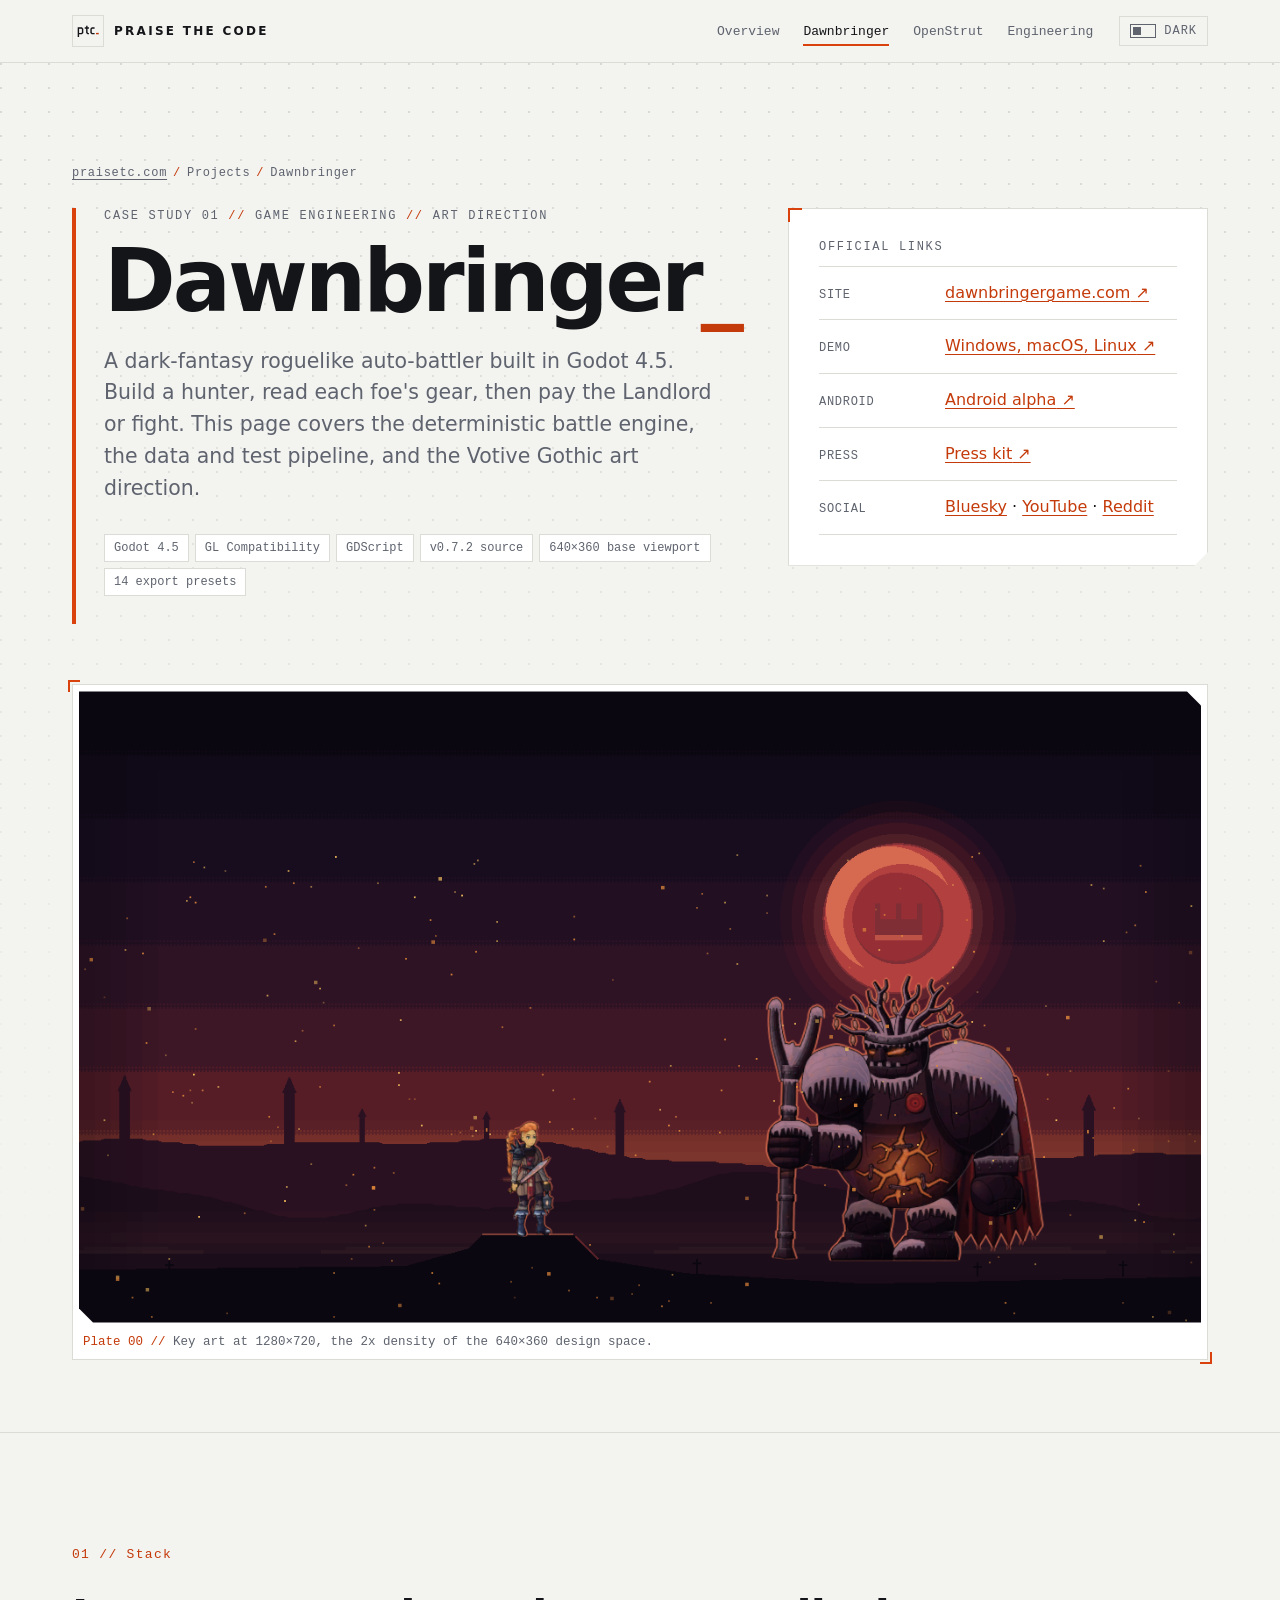
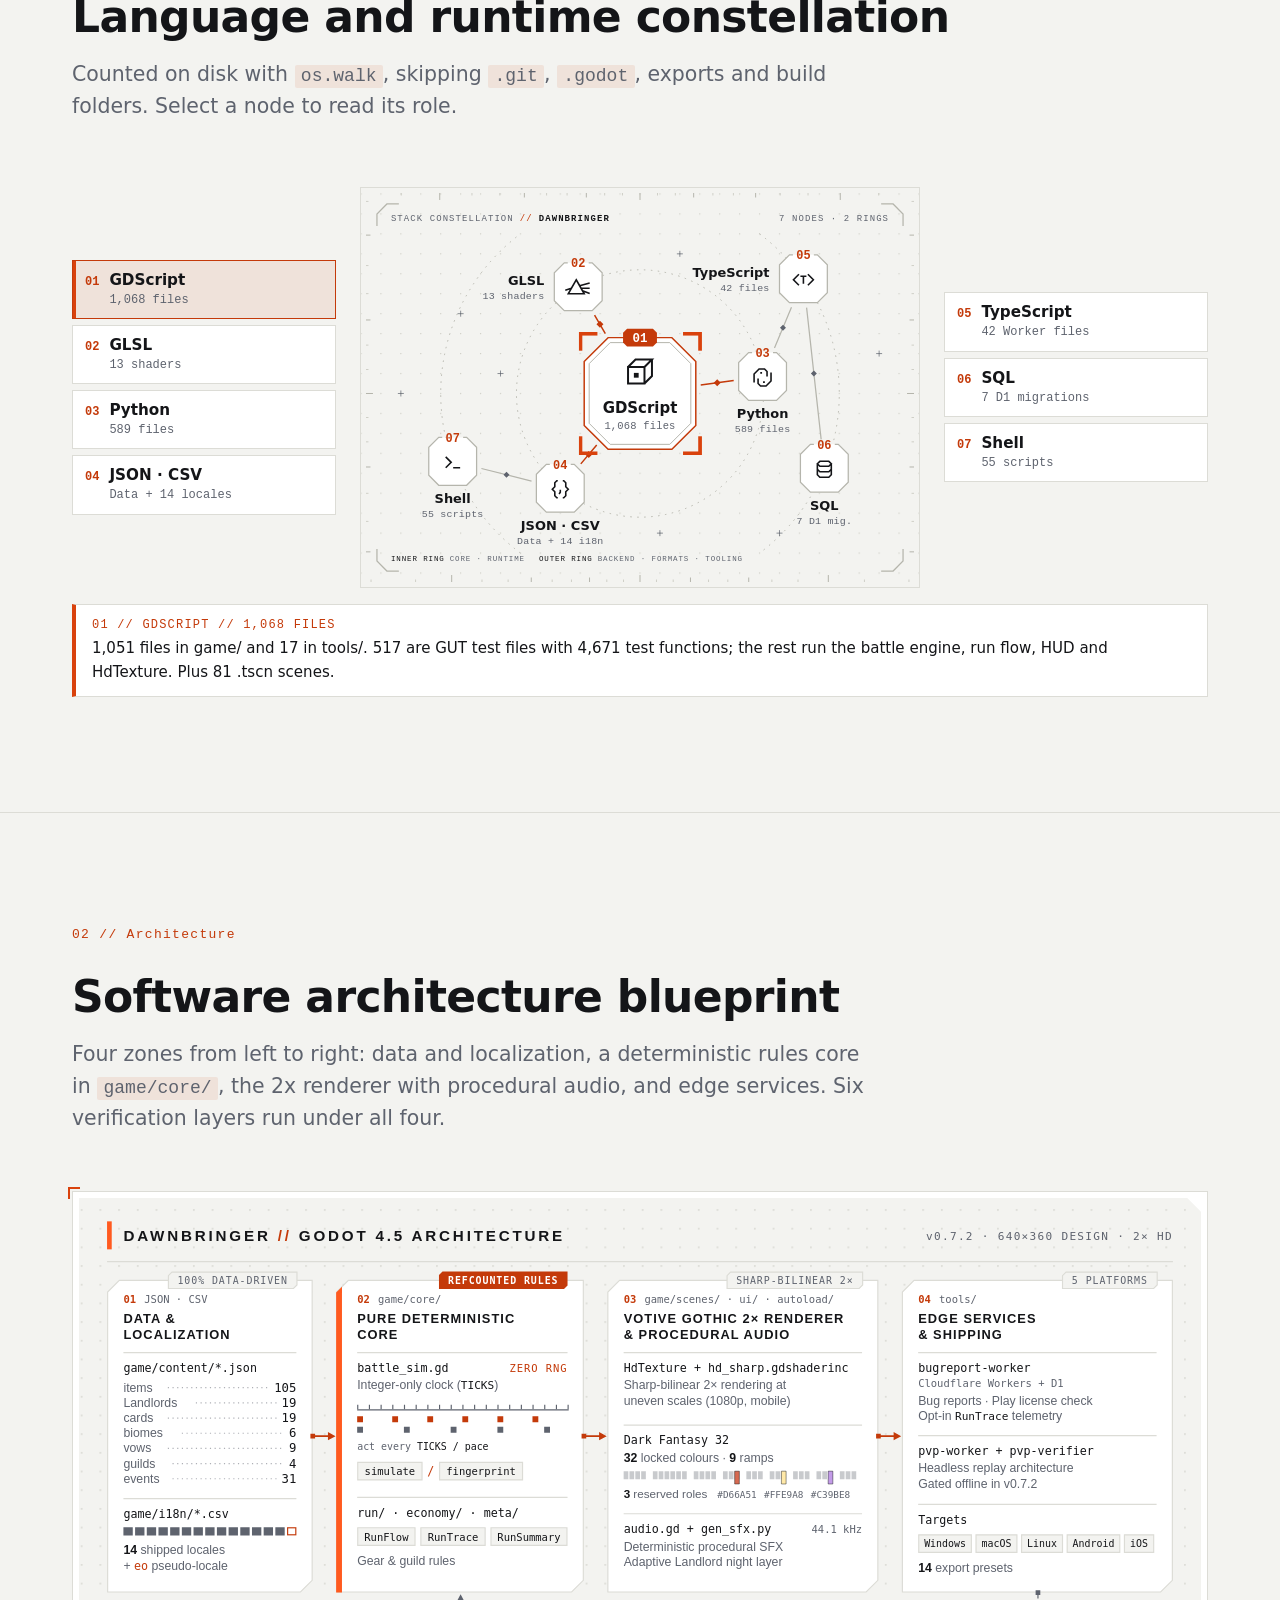
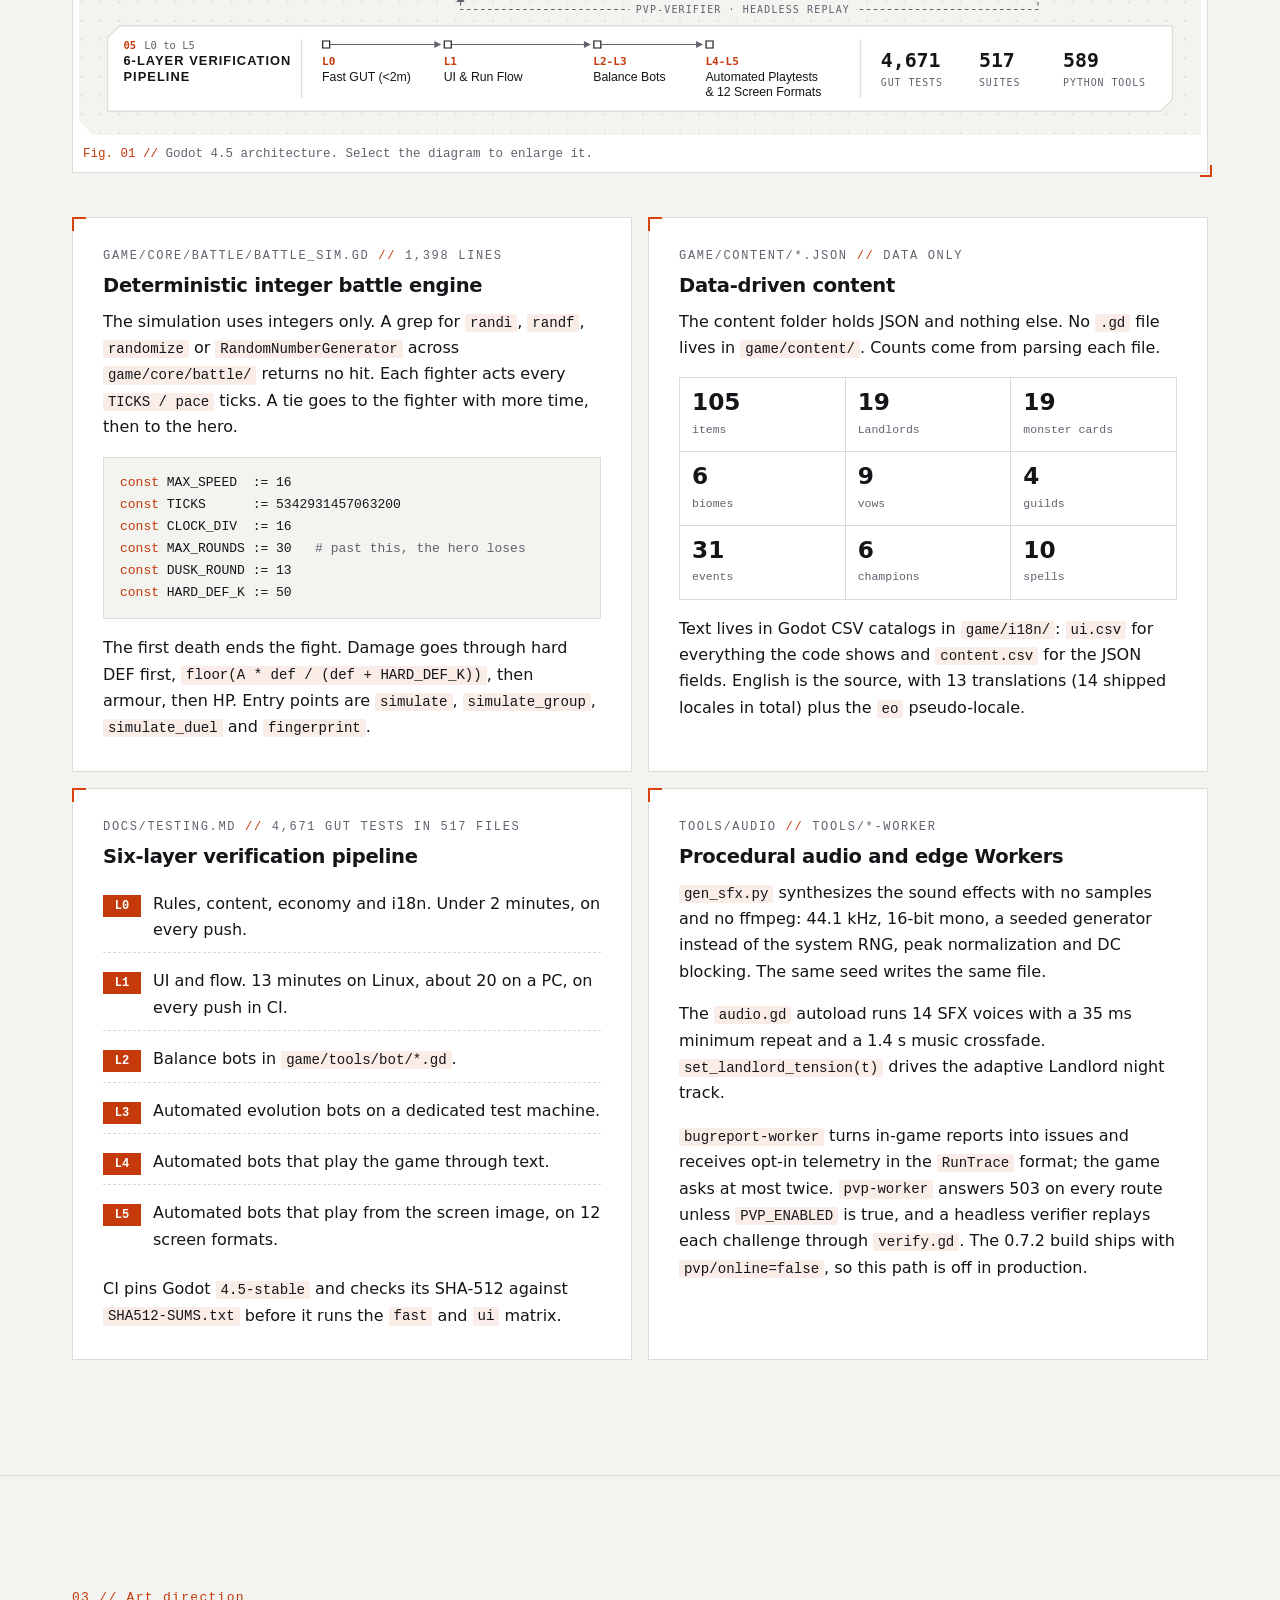
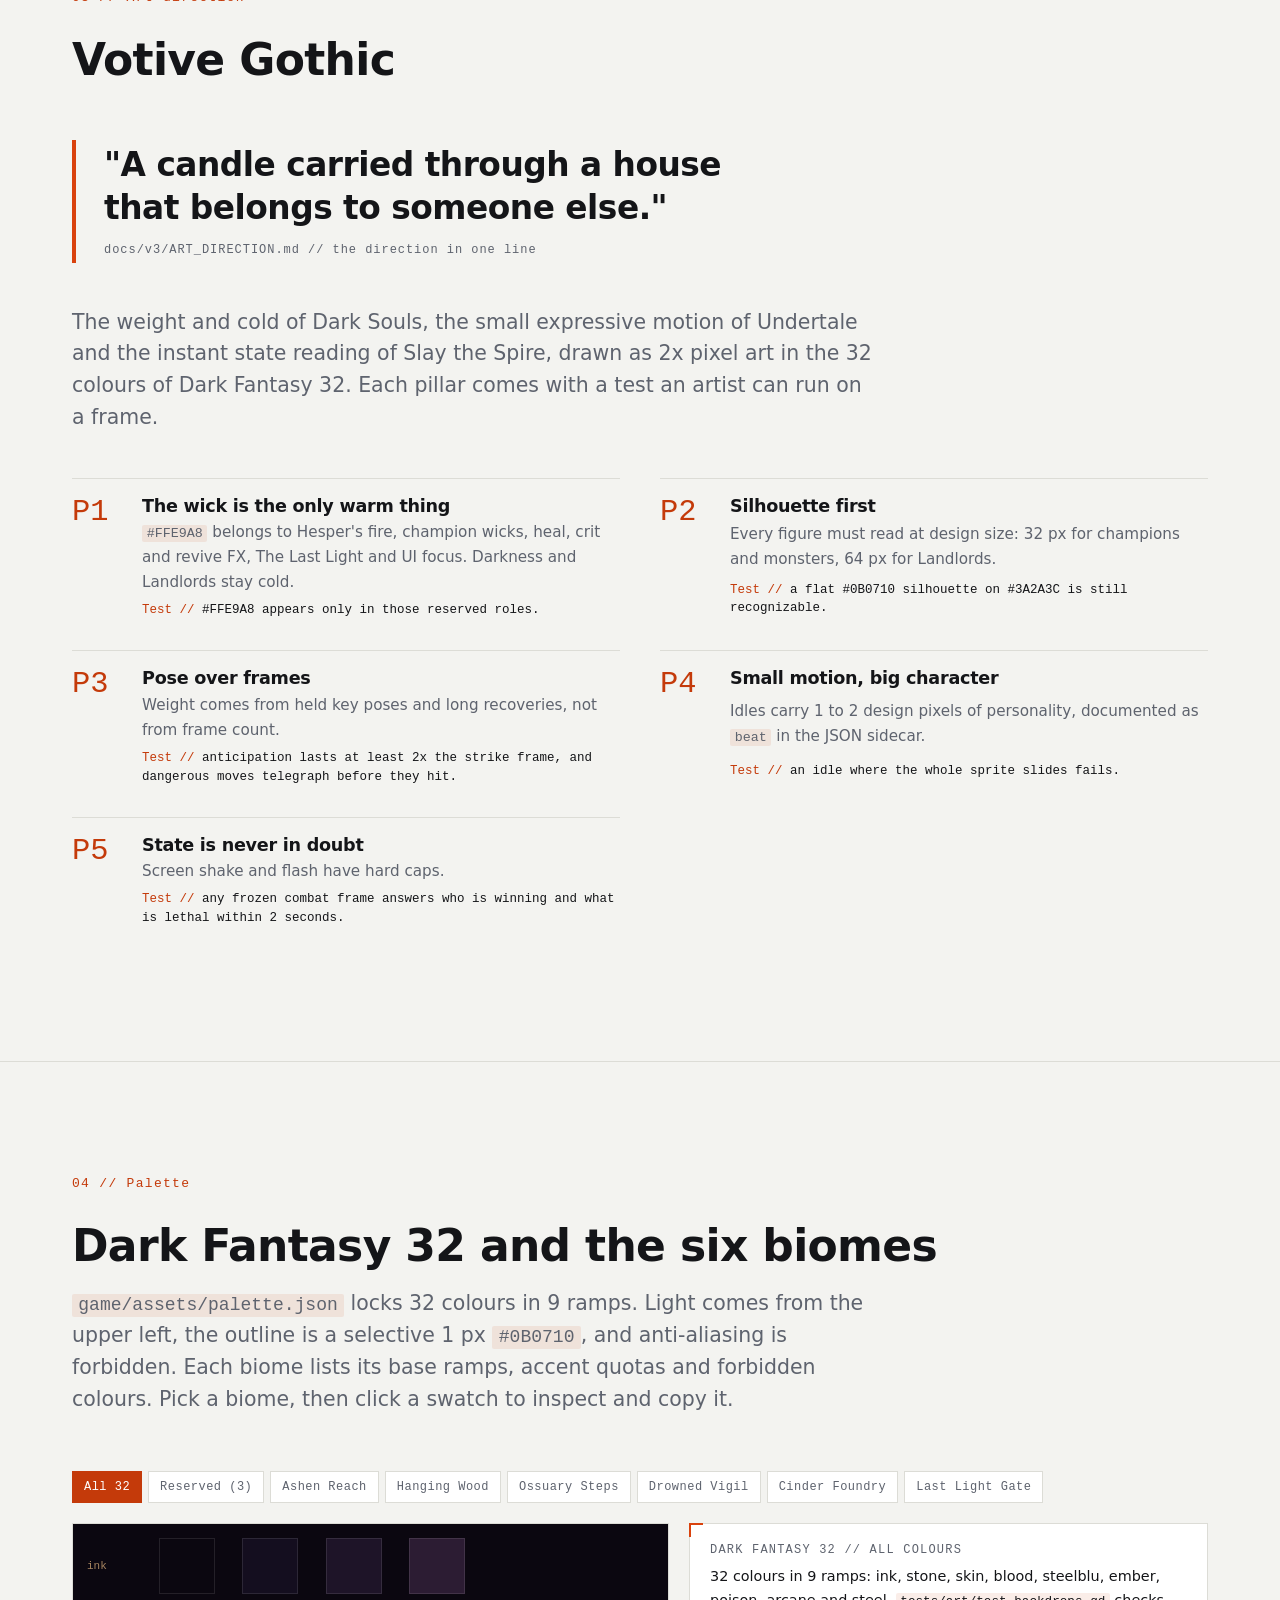
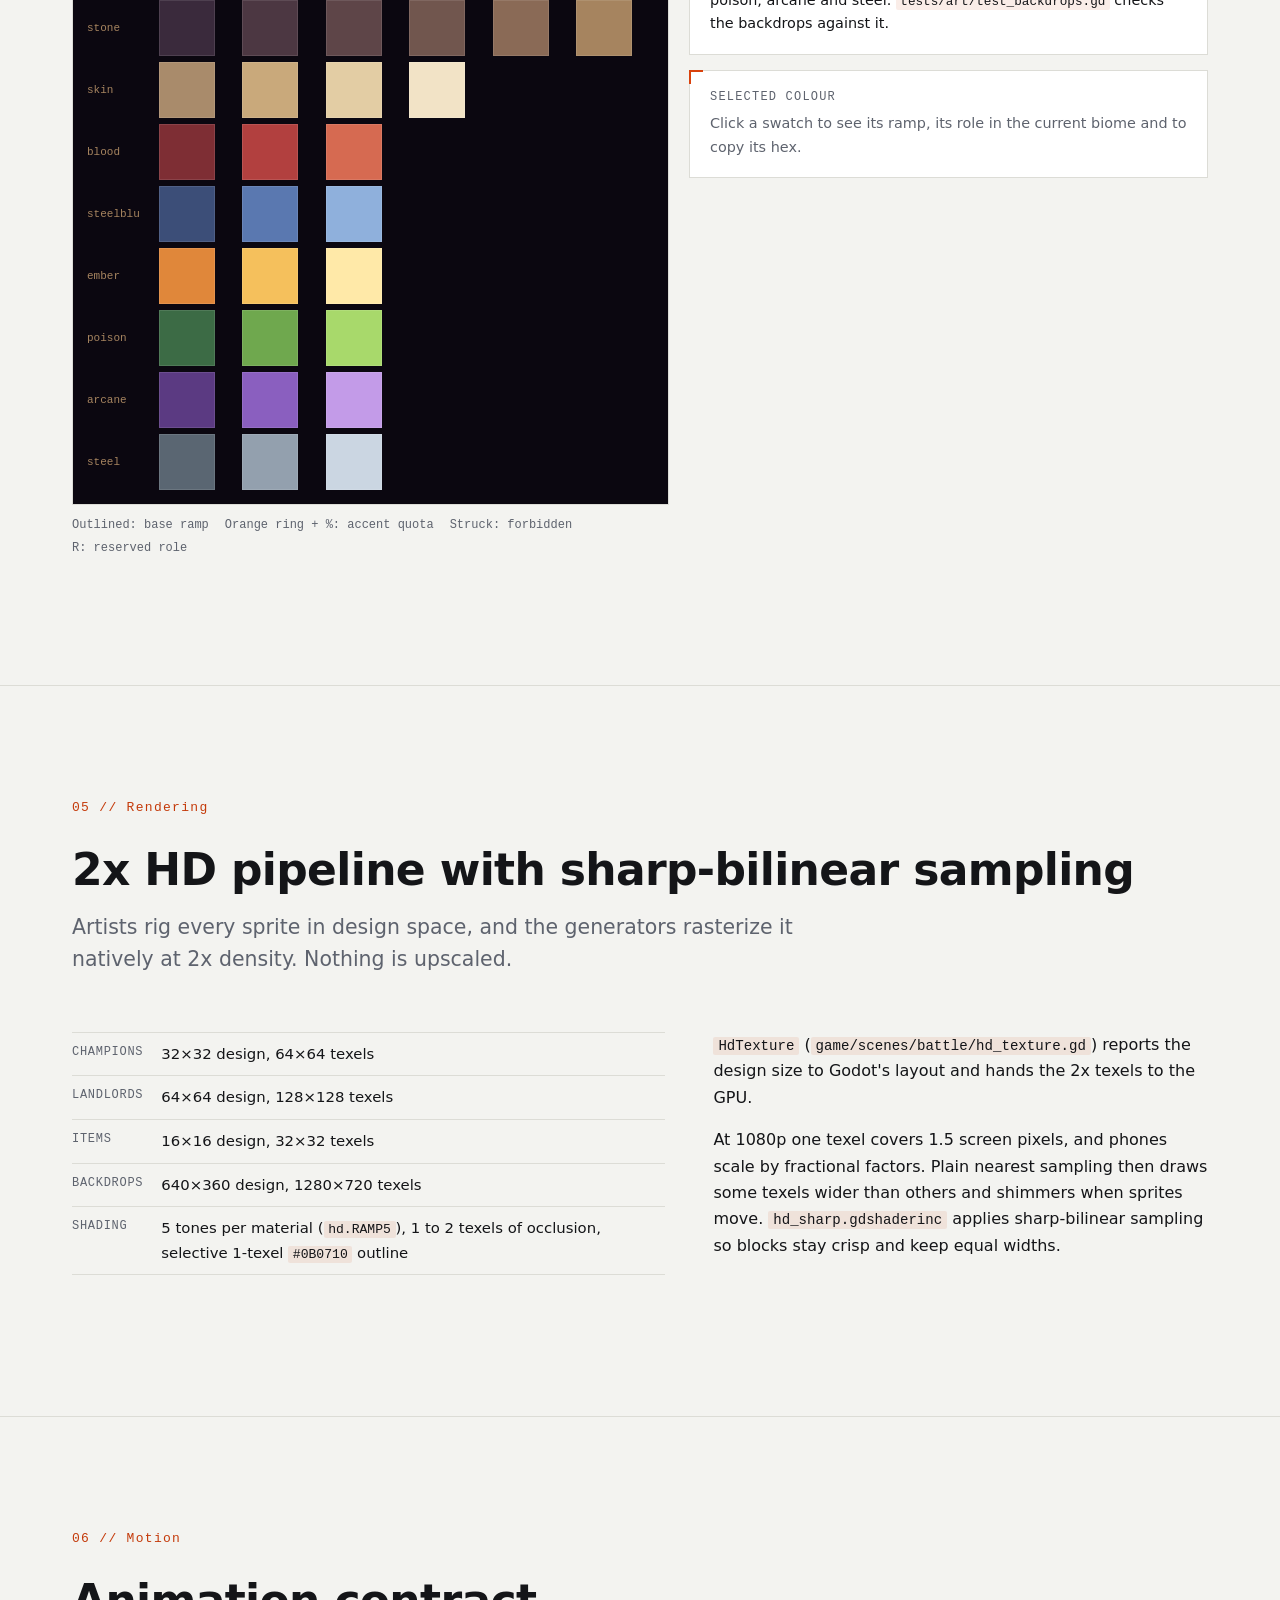
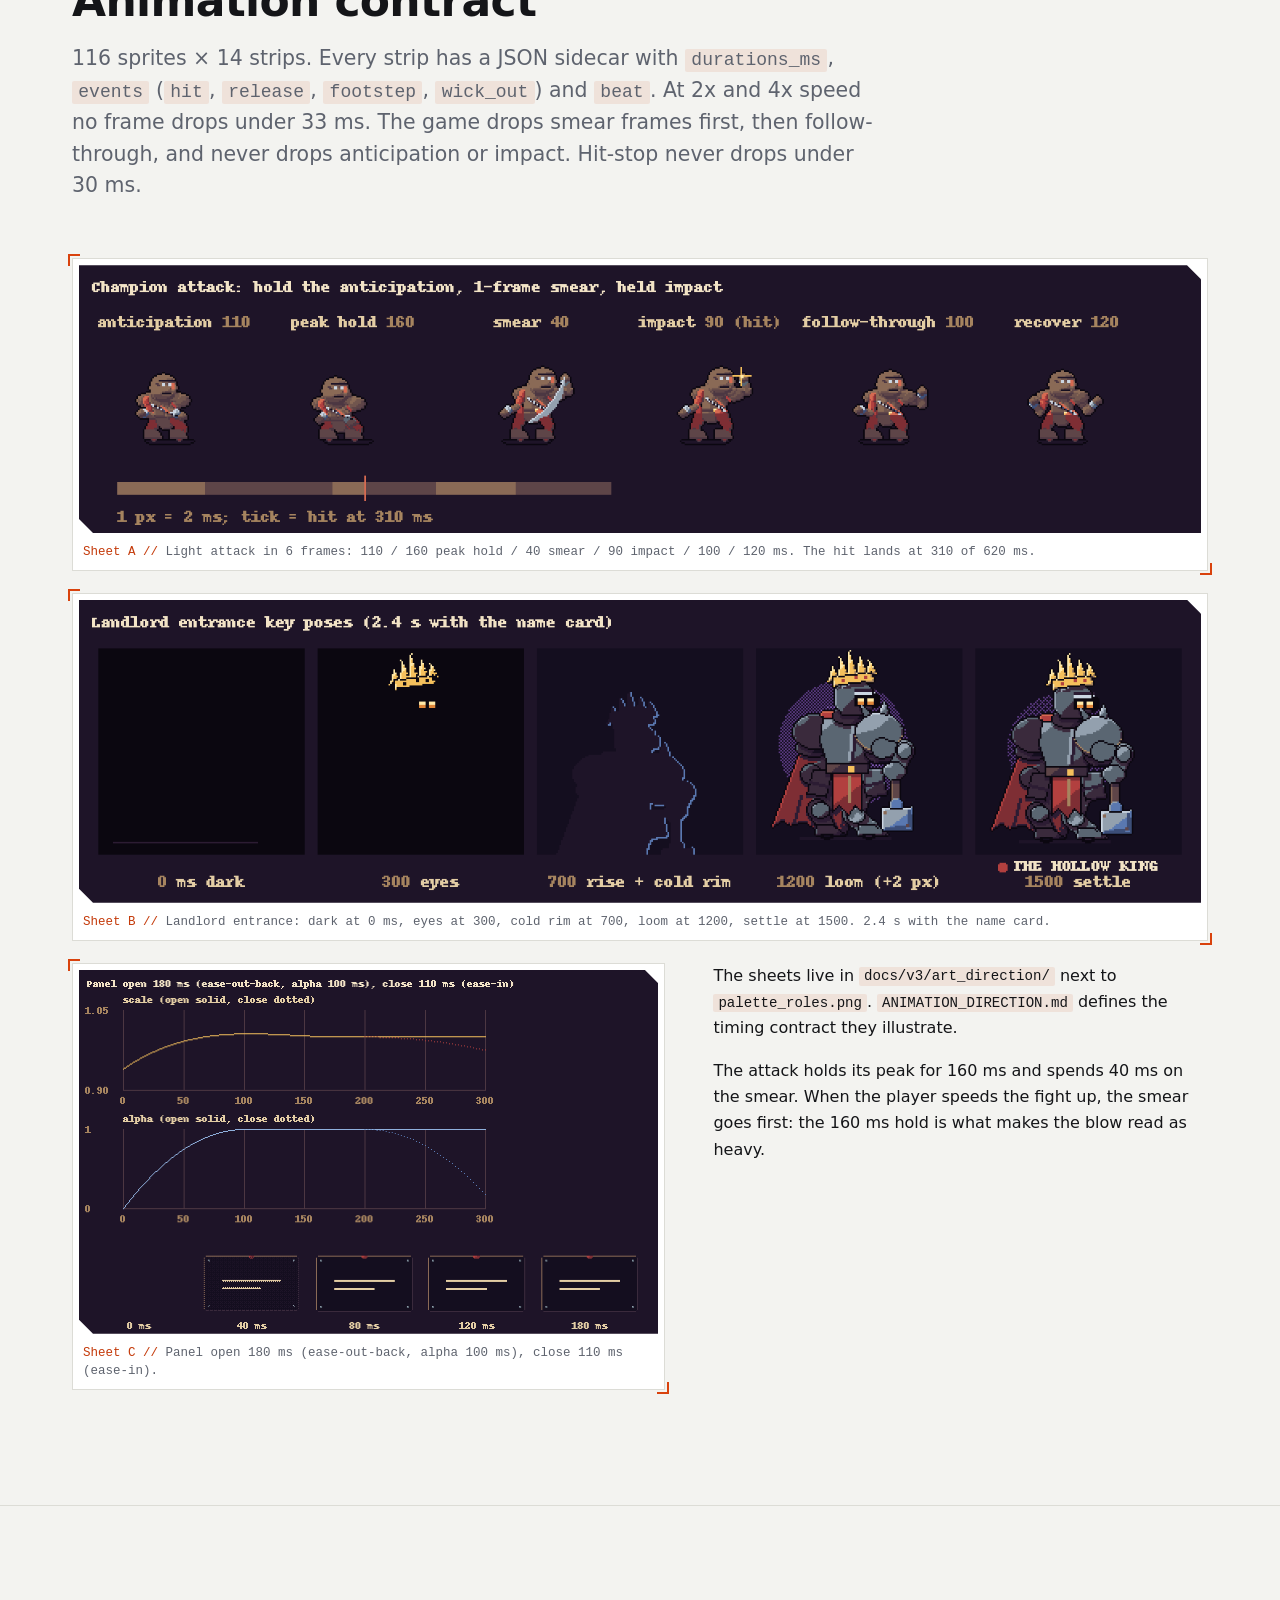
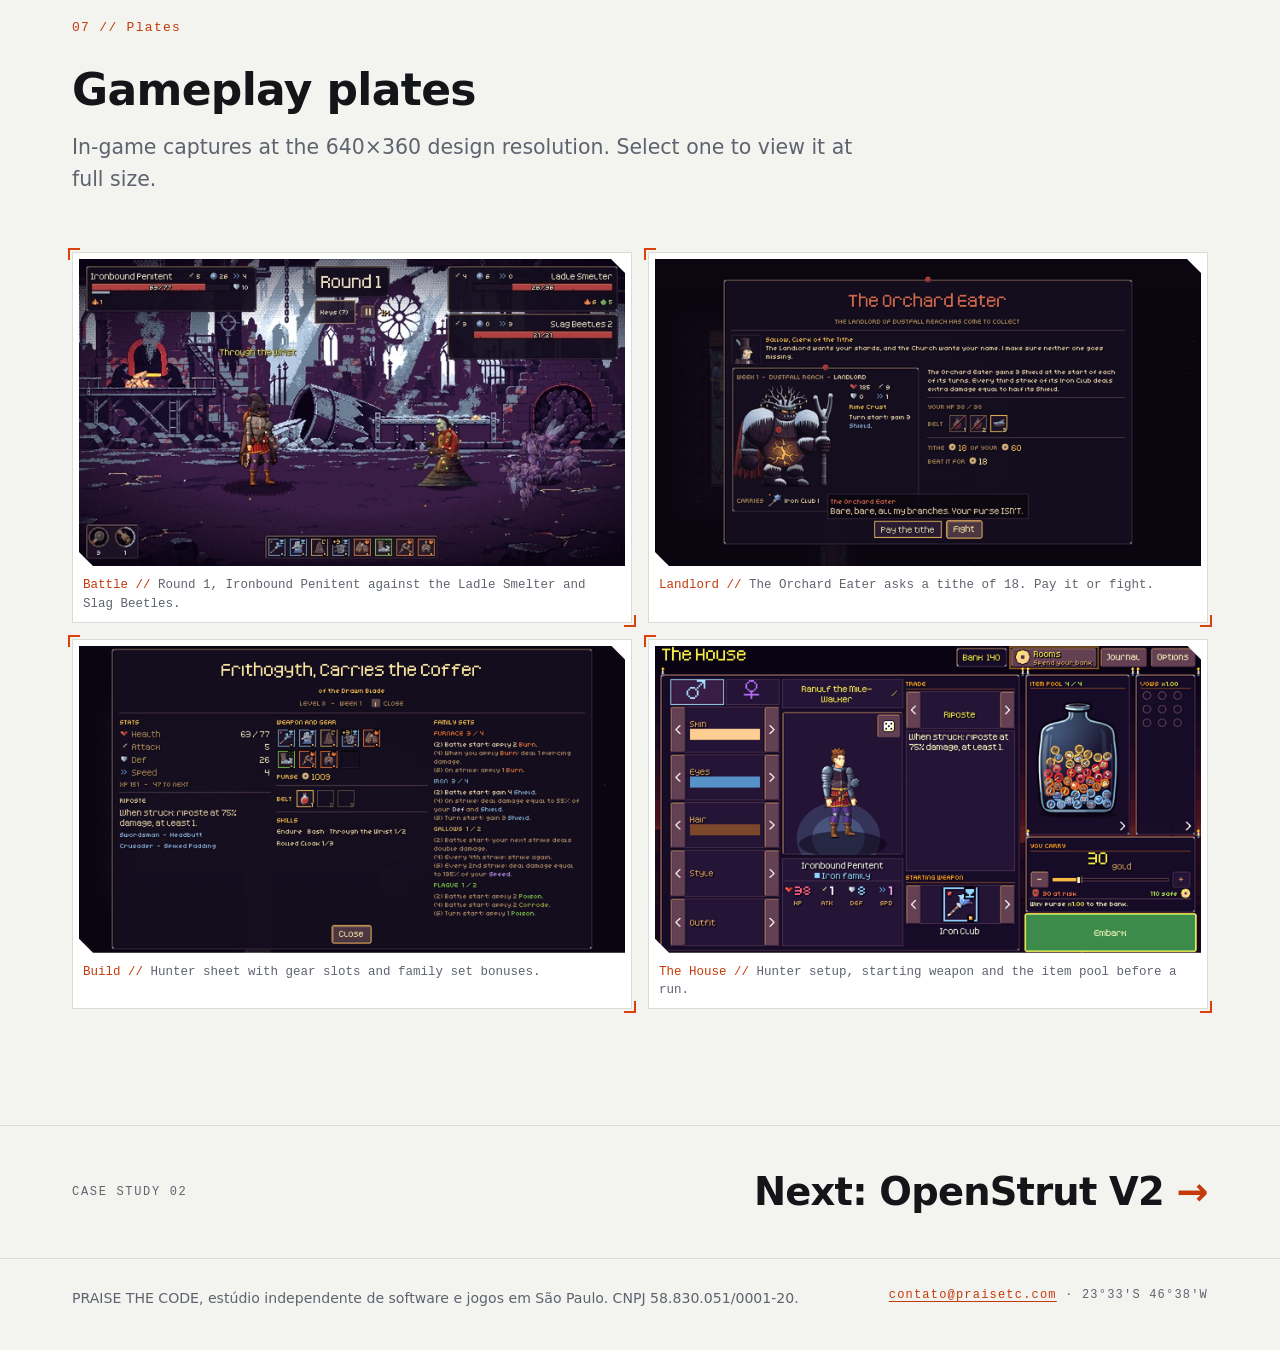
==== projects/dawnbringer/index.html @ f20037b8 "Publish Terminal PTC multi-page engineering and art portfolio Replaces the single-page placeholder w" ====
<!doctype html>
<html lang="en">
<head>
<meta charset="utf-8">
<meta name="viewport" content="width=device-width, initial-scale=1">
<script>try{var t=localStorage.getItem('ptc-theme');if(t=='dark'||t=='light')document.documentElement.dataset.theme=t}catch(e){}</script>
<title>Dawnbringer case study: deterministic engine and Votive Gothic art | Praise The Code</title>
<meta name="description" content="How Dawnbringer is built: an integer-only battle engine with zero RNG, JSON content, six test layers with 4,671 GUT tests, procedural audio and the Votive Gothic 2x pixel-art pipeline.">
<link rel="canonical" href="https://praisetc.com/projects/dawnbringer/">
<meta name="theme-color" content="#111214" media="(prefers-color-scheme: dark)">
<meta name="theme-color" content="#F3F3F0" media="(prefers-color-scheme: light)">
<meta property="og:type" content="article">
<meta property="og:site_name" content="Praise The Code">
<meta property="og:title" content="Dawnbringer case study">
<meta property="og:description" content="Integer-only battle engine, six test layers, procedural audio and the Votive Gothic art direction.">
<meta property="og:url" content="https://praisetc.com/projects/dawnbringer/">
<meta property="og:image" content="https://praisetc.com/assets/showcase/dawnbringer-hero.webp">
<meta property="og:image:width" content="1280">
<meta property="og:image:height" content="720">
<meta name="twitter:card" content="summary_large_image">
<link rel="icon" type="image/svg+xml" href="../../assets/favicon.svg">
<link rel="apple-touch-icon" href="../../assets/apple-touch-icon.png">
<link rel="stylesheet" href="../../assets/site.css">
<script src="../../assets/site.js" defer></script>
<script type="speculationrules">{"prerender":[{"where":{"href_matches":"/*"},"eagerness":"moderate"}]}</script>
</head>
<body>
<a class="skip" href="#main">Skip to content</a>
<header class="nav"><div class="wrap">
  <a class="brand" href="../../" aria-label="Praise The Code, overview"><img class="theme-dark" src="../../assets/mark-dark.svg" width="32" height="32" alt="ptc_ mark"><img class="theme-light" src="../../assets/mark-light.svg" width="32" height="32" alt="ptc_ mark"><span>Praise The Code</span></a>
  <nav class="links" aria-label="Main"><a href="../../">Overview</a><a href="./" aria-current="page">Dawnbringer</a><a href="../openstrut/">OpenStrut</a><a href="../engineering/">Engineering</a></nav>
  <button class="tog" type="button" aria-pressed="false"><i aria-hidden="true"></i>Dark</button>
</div></header>

<main id="main">
<section class="hero grid-bg">
  <div class="wrap">
    <nav aria-label="Breadcrumb"><ol class="crumbs"><li><a href="../../">praisetc.com</a></li><li>Projects</li><li aria-current="page">Dawnbringer</li></ol></nav>
    <div class="hero-g">
      <div class="rule">
        <p class="eye">Case study 01 <b>//</b> game engineering <b>//</b> art direction</p>
        <h1>Dawnbringer<span>_</span></h1>
        <p class="lead">A dark-fantasy roguelike auto-battler built in Godot 4.5. Build a hunter, read each foe's gear, then pay the Landlord or fight. This page covers the deterministic battle engine, the data and test pipeline, and the Votive Gothic art direction.</p>
        <ul class="chips" aria-label="Technical profile"><li>Godot 4.5</li><li>GL Compatibility</li><li>GDScript</li><li>v0.7.2 source</li><li>640×360 base viewport</li><li>14 export presets</li></ul>
      </div>
      <div class="card cut">
        <p class="eye">Official links</p>
        <ul class="rows">
          <li><span>Site</span><a class="ext" href="https://dawnbringergame.com/">dawnbringergame.com</a></li>
          <li><span>Demo</span><a class="ext" href="https://dawnbringergame.com/download/">Windows, macOS, Linux</a></li>
          <li><span>Android</span><a class="ext" href="https://dawnbringergame.com/beta/">Android alpha</a></li>
          <li><span>Press</span><a class="ext" href="https://dawnbringergame.com/presskit/">Press kit</a></li>
          <li><span>Social</span><span class="v"><a href="https://bsky.app/profile/dawnbringergame.bsky.social">Bluesky</a> · <a href="https://www.youtube.com/@dawnbringergame">YouTube</a> · <a href="https://www.reddit.com/r/Dawnbringer/">Reddit</a></span></li>
        </ul>
      </div>
    </div>
    <figure class="frame" style="margin-top:clamp(36px,5vw,60px)">
      <button class="zoom" type="button" data-zoom data-cap="Dawnbringer key art, 1280×720: a hunter faces the Landlord known as the Orchard Eater under a red moon."><img src="../../assets/showcase/dawnbringer-hero.webp" width="1280" height="720" fetchpriority="high" decoding="async" alt="Dawnbringer key art: a red-haired hunter faces a Landlord with a branch crown under a red moon."></button>
      <figcaption><b>Plate 00 //</b> Key art at 1280×720, the 2x density of the 640×360 design space.</figcaption>
    </figure>
  </div>
</section>

<section class="sec cv" id="stack" aria-labelledby="h-stack">
  <div class="wrap">
    <div class="sh"><p class="num">01 // Stack</p><h2 id="h-stack">Language and runtime constellation</h2><p class="lead">Counted on disk with <code>os.walk</code>, skipping <code>.git</code>, <code>.godot</code>, exports and build folders. Select a node to read its role.</p></div>
    <div class="const" data-picker data-active="01" style="--x:50;--y:51.5;--k:1.9">
      <ul class="leg leg-a" aria-label="Dawnbringer stack, nodes 01 to 04">
        <li><button type="button" aria-pressed="true" data-k="01" data-at="280,206,1.9" data-t="01 // GDScript // 1,068 files" data-d="1,051 files in game/ and 17 in tools/. 517 are GUT test files with 4,671 test functions; the rest run the battle engine, run flow, HUD and HdTexture. Plus 81 .tscn scenes."><b>01</b><span>GDScript</span><small>1,068 files</small></button></li>
        <li><button type="button" aria-pressed="false" data-k="02" data-at="218,99" data-t="02 // GLSL // 13 shaders" data-d="11 .gdshader and 2 .gdshaderinc files. hd_sharp.gdshaderinc samples the 2x art sharp-bilinear; hit_flash.gdshader and afterlife_sprite.gdshader drive combat feedback and colour grading."><b>02</b><span>GLSL</span><small>13 shaders</small></button></li>
        <li><button type="button" aria-pressed="false" data-k="03" data-at="403,189" data-t="03 // Python // 589 files" data-d="529 in tools/ and 16 in game/. 2x art generators (hd.py, gen_chars.py, gen_bosses.py, gen_backdrop.py), the seeded SFX synthesizer gen_sfx.py, the headless PvP verifier and art validators."><b>03</b><span>Python</span><small>589 files</small></button></li>
        <li><button type="button" aria-pressed="false" data-k="04" data-at="200,301" data-t="04 // JSON + CSV // data and i18n" data-d="game/content/ holds only JSON, no .gd file. game/i18n/ holds the Godot CSV catalogs ui.csv and content.csv: 14 shipped locales plus the eo pseudo-locale."><b>04</b><span>JSON · CSV</span><small>Data + 14 locales</small></button></li>
      </ul>
      <figure class="const-fig">
        <img class="theme-dark" src="../../assets/diagrams/constellation-dawnbringer-dark.svg" width="560" height="400" decoding="async" alt="Dawnbringer stack constellation: GDScript at the hub, GLSL, Python and JSON with CSV on the inner ring, TypeScript, SQL and Shell on the outer ring.">
        <img class="theme-light" src="../../assets/diagrams/constellation-dawnbringer-light.svg" width="560" height="400" decoding="async" alt="Dawnbringer stack constellation: GDScript at the hub, GLSL, Python and JSON with CSV on the inner ring, TypeScript, SQL and Shell on the outer ring.">
        <span class="ring" aria-hidden="true"><i></i></span>
      </figure>
      <ul class="leg leg-b" aria-label="Dawnbringer stack, nodes 05 to 07">
        <li><button type="button" aria-pressed="false" data-k="05" data-at="444,91" data-t="05 // TypeScript // 42 files" data-d="Cloudflare Workers in tools/bugreport-worker and tools/pvp-worker: bug reports, the Android licence check, opt-in telemetry and the weekly challenge queue."><b>05</b><span>TypeScript</span><small>42 Worker files</small></button></li>
        <li><button type="button" aria-pressed="false" data-k="06" data-at="465,281" data-t="06 // SQL // 7 D1 migrations" data-d="Migrations 0001 to 0006 for the bug-report Worker, plus 0001_pvp.sql for the PvP Worker. The client IP keys the rate limiter and is never stored."><b>06</b><span>SQL</span><small>7 D1 migrations</small></button></li>
        <li><button type="button" aria-pressed="false" data-k="07" data-at="92,274" data-t="07 // Shell // 55 scripts" data-d="tools/test/run_tests.sh runs the test layers with --fast, --ui, --dir and --godot. The other scripts drive CI and exports."><b>07</b><span>Shell</span><small>55 scripts</small></button></li>
      </ul>
      <p class="const-out" aria-live="polite"><b data-o="t">01 // GDScript // 1,068 files</b><span data-o="d">1,051 files in game/ and 17 in tools/. 517 are GUT test files with 4,671 test functions; the rest run the battle engine, run flow, HUD and HdTexture. Plus 81 .tscn scenes.</span></p>
    </div>
  </div>
</section>

<section class="sec cv" id="architecture" aria-labelledby="h-arch">
  <div class="wrap">
    <div class="sh"><p class="num">02 // Architecture</p><h2 id="h-arch">Software architecture blueprint</h2><p class="lead">Four zones from left to right: data and localization, a deterministic rules core in <code>game/core/</code>, the 2x renderer with procedural audio, and edge services. Six verification layers run under all four.</p></div>
    <figure class="frame">
      <button class="zoom" type="button" data-zoom data-cap="Dawnbringer architecture: data and localization, deterministic core, Votive Gothic 2x renderer with procedural audio, edge services, and the six-layer verification pipeline underneath.">
        <img class="theme-dark" src="../../assets/diagrams/dawnbringer-arch-dark.svg" width="960" height="460" decoding="async" alt="Dawnbringer architecture diagram with four zones and a six-layer verification pipeline underneath.">
        <img class="theme-light" src="../../assets/diagrams/dawnbringer-arch-light.svg" width="960" height="460" decoding="async" alt="Dawnbringer architecture diagram with four zones and a six-layer verification pipeline underneath.">
      </button>
      <figcaption><b>Fig. 01 //</b> Godot 4.5 architecture. Select the diagram to enlarge it.</figcaption>
    </figure>

    <div class="cards c2" style="margin-top:clamp(28px,4vw,44px)">
      <article class="card">
        <p class="eye">game/core/battle/battle_sim.gd <b>//</b> 1,398 lines</p>
        <h3>Deterministic integer battle engine</h3>
        <p>The simulation uses integers only. A grep for <code>randi</code>, <code>randf</code>, <code>randomize</code> or <code>RandomNumberGenerator</code> across <code>game/core/battle/</code> returns no hit. Each fighter acts every <code>TICKS / pace</code> ticks. A tie goes to the fighter with more time, then to the hero.</p>
        <pre class="code"><span class="k">const</span> MAX_SPEED  := 16
<span class="k">const</span> TICKS      := 5342931457063200
<span class="k">const</span> CLOCK_DIV  := 16
<span class="k">const</span> MAX_ROUNDS := 30   <span class="c"># past this, the hero loses</span>
<span class="k">const</span> DUSK_ROUND := 13
<span class="k">const</span> HARD_DEF_K := 50</pre>
        <p style="margin:16px 0 0">The first death ends the fight. Damage goes through hard DEF first, <code>floor(A * def / (def + HARD_DEF_K))</code>, then armour, then HP. Entry points are <code>simulate</code>, <code>simulate_group</code>, <code>simulate_duel</code> and <code>fingerprint</code>.</p>
      </article>
      <article class="card">
        <p class="eye">game/content/*.json <b>//</b> data only</p>
        <h3>Data-driven content</h3>
        <p>The content folder holds JSON and nothing else. No <code>.gd</code> file lives in <code>game/content/</code>. Counts come from parsing each file.</p>
        <ul class="stats">
          <li><b>105</b><span>items</span></li><li><b>19</b><span>Landlords</span></li><li><b>19</b><span>monster cards</span></li>
          <li><b>6</b><span>biomes</span></li><li><b>9</b><span>vows</span></li><li><b>4</b><span>guilds</span></li>
          <li><b>31</b><span>events</span></li><li><b>6</b><span>champions</span></li><li><b>10</b><span>spells</span></li>
        </ul>
        <p style="margin:16px 0 0">Text lives in Godot CSV catalogs in <code>game/i18n/</code>: <code>ui.csv</code> for everything the code shows and <code>content.csv</code> for the JSON fields. English is the source, with 13 translations (14 shipped locales in total) plus the <code>eo</code> pseudo-locale.</p>
      </article>
      <article class="card">
        <p class="eye">docs/TESTING.md <b>//</b> 4,671 GUT tests in 517 files</p>
        <h3>Six-layer verification pipeline</h3>
        <ol class="ladder">
          <li><b>L0</b><span>Rules, content, economy and i18n. Under 2 minutes, on every push.</span></li>
          <li><b>L1</b><span>UI and flow. 13 minutes on Linux, about 20 on a PC, on every push in CI.</span></li>
          <li><b>L2</b><span>Balance bots in <code>game/tools/bot/*.gd</code>.</span></li>
          <li><b>L3</b><span>Automated evolution bots on a dedicated test machine.</span></li>
          <li><b>L4</b><span>Automated bots that play the game through text.</span></li>
          <li><b>L5</b><span>Automated bots that play from the screen image, on 12 screen formats.</span></li>
        </ol>
        <p style="margin:14px 0 0">CI pins Godot <code>4.5-stable</code> and checks its SHA-512 against <code>SHA512-SUMS.txt</code> before it runs the <code>fast</code> and <code>ui</code> matrix.</p>
      </article>
      <article class="card">
        <p class="eye">tools/audio <b>//</b> tools/*-worker</p>
        <h3>Procedural audio and edge Workers</h3>
        <p><code>gen_sfx.py</code> synthesizes the sound effects with no samples and no ffmpeg: 44.1 kHz, 16-bit mono, a seeded generator instead of the system RNG, peak normalization and DC blocking. The same seed writes the same file.</p>
        <p>The <code>audio.gd</code> autoload runs 14 SFX voices with a 35 ms minimum repeat and a 1.4 s music crossfade. <code>set_landlord_tension(t)</code> drives the adaptive Landlord night track.</p>
        <p style="margin:0"><code>bugreport-worker</code> turns in-game reports into issues and receives opt-in telemetry in the <code>RunTrace</code> format; the game asks at most twice. <code>pvp-worker</code> answers 503 on every route unless <code>PVP_ENABLED</code> is true, and a headless verifier replays each challenge through <code>verify.gd</code>. The 0.7.2 build ships with <code>pvp/online=false</code>, so this path is off in production.</p>
      </article>
    </div>
  </div>
</section>

<section class="sec cv" id="art" aria-labelledby="h-art">
  <div class="wrap">
    <div class="sh"><p class="num">03 // Art direction</p><h2 id="h-art">Votive Gothic</h2></div>
    <blockquote>"A candle carried through a house that belongs to someone else."<cite>docs/v3/ART_DIRECTION.md // the direction in one line</cite></blockquote>
    <p class="lead" style="margin-bottom:clamp(28px,4vw,44px)">The weight and cold of Dark Souls, the small expressive motion of Undertale and the instant state reading of Slay the Spire, drawn as 2x pixel art in the 32 colours of Dark Fantasy 32. Each pillar comes with a test an artist can run on a frame.</p>
    <ol class="pill">
      <li><b>P1</b><h3>The wick is the only warm thing</h3><p><code>#FFE9A8</code> belongs to Hesper's fire, champion wicks, heal, crit and revive FX, The Last Light and UI focus. Darkness and Landlords stay cold.</p><p class="t">#FFE9A8 appears only in those reserved roles.</p></li>
      <li><b>P2</b><h3>Silhouette first</h3><p>Every figure must read at design size: 32 px for champions and monsters, 64 px for Landlords.</p><p class="t">a flat #0B0710 silhouette on #3A2A3C is still recognizable.</p></li>
      <li><b>P3</b><h3>Pose over frames</h3><p>Weight comes from held key poses and long recoveries, not from frame count.</p><p class="t">anticipation lasts at least 2x the strike frame, and dangerous moves telegraph before they hit.</p></li>
      <li><b>P4</b><h3>Small motion, big character</h3><p>Idles carry 1 to 2 design pixels of personality, documented as <code>beat</code> in the JSON sidecar.</p><p class="t">an idle where the whole sprite slides fails.</p></li>
      <li><b>P5</b><h3>State is never in doubt</h3><p>Screen shake and flash have hard caps.</p><p class="t">any frozen combat frame answers who is winning and what is lethal within 2 seconds.</p></li>
    </ol>
  </div>
</section>

<section class="sec cv" id="palette" aria-labelledby="h-pal">
  <div class="wrap">
    <div class="sh"><p class="num">04 // Palette</p><h2 id="h-pal">Dark Fantasy 32 and the six biomes</h2><p class="lead"><code>game/assets/palette.json</code> locks 32 colours in 9 ramps. Light comes from the upper left, the outline is a selective 1 px <code>#0B0710</code>, and anti-aliasing is forbidden. Each biome lists its base ramps, accent quotas and forbidden colours. Pick a biome, then click a swatch to inspect and copy it.</p></div>
    <div class="pal" data-pal>
      <div class="pal-f" role="group" aria-label="Filter the palette">
        <button type="button" data-f="all" aria-pressed="true">All 32</button>
        <button type="button" data-f="reserved" aria-pressed="false">Reserved (3)</button>
        <button type="button" data-f="ashen_reach" aria-pressed="false">Ashen Reach</button>
        <button type="button" data-f="hanging_wood" aria-pressed="false">Hanging Wood</button>
        <button type="button" data-f="ossuary_steps" aria-pressed="false">Ossuary Steps</button>
        <button type="button" data-f="drowned_vigil" aria-pressed="false">Drowned Vigil</button>
        <button type="button" data-f="cinder_foundry" aria-pressed="false">Cinder Foundry</button>
        <button type="button" data-f="last_light_gate" aria-pressed="false">Last Light Gate</button>
      </div>
      <div class="pal-b">
        <div>
          <div class="pal-g">
            <div class="pal-r"><span>ink</span><div><button class="sw" type="button" data-r="ink" data-h="#0B0710" style="--c:#0B0710" aria-label="#0B0710, ink 1"></button><button class="sw" type="button" data-r="ink" data-h="#140E1F" style="--c:#140E1F" aria-label="#140E1F, ink 2"></button><button class="sw" type="button" data-r="ink" data-h="#1E1428" style="--c:#1E1428" aria-label="#1E1428, ink 3"></button><button class="sw" type="button" data-r="ink" data-h="#2C1C33" style="--c:#2C1C33" aria-label="#2C1C33, ink 4"></button></div></div>
            <div class="pal-r"><span>stone</span><div><button class="sw" type="button" data-r="stone" data-h="#3A2A3C" style="--c:#3A2A3C" aria-label="#3A2A3C, stone 1"></button><button class="sw" type="button" data-r="stone" data-h="#4C3742" style="--c:#4C3742" aria-label="#4C3742, stone 2"></button><button class="sw" type="button" data-r="stone" data-h="#5E4548" style="--c:#5E4548" aria-label="#5E4548, stone 3"></button><button class="sw" type="button" data-r="stone" data-h="#71564E" style="--c:#71564E" aria-label="#71564E, stone 4"></button><button class="sw" type="button" data-r="stone" data-h="#8A6A56" style="--c:#8A6A56" aria-label="#8A6A56, stone 5"></button><button class="sw" type="button" data-r="stone" data-h="#A6845F" style="--c:#A6845F" aria-label="#A6845F, stone 6"></button></div></div>
            <div class="pal-r"><span>skin</span><div><button class="sw" type="button" data-r="skin" data-h="#A98B6B" style="--c:#A98B6B" aria-label="#A98B6B, skin 1"></button><button class="sw" type="button" data-r="skin" data-h="#C9A97B" style="--c:#C9A97B" aria-label="#C9A97B, skin 2"></button><button class="sw" type="button" data-r="skin" data-h="#E3CDA4" style="--c:#E3CDA4" aria-label="#E3CDA4, skin 3"></button><button class="sw" type="button" data-r="skin" data-h="#F2E3C6" style="--c:#F2E3C6" aria-label="#F2E3C6, skin 4"></button></div></div>
            <div class="pal-r"><span>blood</span><div><button class="sw" type="button" data-r="blood" data-h="#7E2E34" style="--c:#7E2E34" aria-label="#7E2E34, blood 1"></button><button class="sw" type="button" data-r="blood" data-h="#B2403F" style="--c:#B2403F" aria-label="#B2403F, blood 2"></button><button class="sw" type="button" data-r="blood" data-h="#D66A51" style="--c:#D66A51" aria-label="#D66A51, blood 3, reserved"></button></div></div>
            <div class="pal-r"><span>steelblu</span><div><button class="sw" type="button" data-r="steelblu" data-h="#3C4E78" style="--c:#3C4E78" aria-label="#3C4E78, steelblu 1"></button><button class="sw" type="button" data-r="steelblu" data-h="#5A78B0" style="--c:#5A78B0" aria-label="#5A78B0, steelblu 2"></button><button class="sw" type="button" data-r="steelblu" data-h="#8FB0DC" style="--c:#8FB0DC" aria-label="#8FB0DC, steelblu 3"></button></div></div>
            <div class="pal-r"><span>ember</span><div><button class="sw" type="button" data-r="ember" data-h="#E0873A" style="--c:#E0873A" aria-label="#E0873A, ember 1"></button><button class="sw" type="button" data-r="ember" data-h="#F5C05C" style="--c:#F5C05C" aria-label="#F5C05C, ember 2"></button><button class="sw" type="button" data-r="ember" data-h="#FFE9A8" style="--c:#FFE9A8" aria-label="#FFE9A8, ember 3, reserved"></button></div></div>
            <div class="pal-r"><span>poison</span><div><button class="sw" type="button" data-r="poison" data-h="#3C6B45" style="--c:#3C6B45" aria-label="#3C6B45, poison 1"></button><button class="sw" type="button" data-r="poison" data-h="#6FA84E" style="--c:#6FA84E" aria-label="#6FA84E, poison 2"></button><button class="sw" type="button" data-r="poison" data-h="#A8D96B" style="--c:#A8D96B" aria-label="#A8D96B, poison 3"></button></div></div>
            <div class="pal-r"><span>arcane</span><div><button class="sw" type="button" data-r="arcane" data-h="#5B3A82" style="--c:#5B3A82" aria-label="#5B3A82, arcane 1"></button><button class="sw" type="button" data-r="arcane" data-h="#8A5FBF" style="--c:#8A5FBF" aria-label="#8A5FBF, arcane 2"></button><button class="sw" type="button" data-r="arcane" data-h="#C39BE8" style="--c:#C39BE8" aria-label="#C39BE8, arcane 3, reserved"></button></div></div>
            <div class="pal-r"><span>steel</span><div><button class="sw" type="button" data-r="steel" data-h="#5A6672" style="--c:#5A6672" aria-label="#5A6672, steel 1"></button><button class="sw" type="button" data-r="steel" data-h="#93A0AE" style="--c:#93A0AE" aria-label="#93A0AE, steel 2"></button><button class="sw" type="button" data-r="steel" data-h="#CBD6E2" style="--c:#CBD6E2" aria-label="#CBD6E2, steel 3"></button></div></div>
          </div>
          <p class="legend-row" style="margin-top:12px"><span>Outlined: base ramp</span><span>Orange ring + %: accent quota</span><span>Struck: forbidden</span><span>R: reserved role</span></p>
        </div>
        <div class="pal-i" aria-live="polite">
          <div class="card" data-bio><h4>Dark Fantasy 32 // all colours</h4><p class="small" style="margin:0">32 colours in 9 ramps: ink, stone, skin, blood, steelblu, ember, poison, arcane and steel. <code>tests/art/test_backdrops.gd</code> checks the backdrops against it.</p></div>
          <div class="card" data-pick><h4>Selected colour</h4><p class="small mu" style="margin:0">Click a swatch to see its ramp, its role in the current biome and to copy its hex.</p></div>
        </div>
      </div>
    </div>
  </div>
</section>

<section class="sec cv" id="hd" aria-labelledby="h-hd">
  <div class="wrap">
    <div class="sh"><p class="num">05 // Rendering</p><h2 id="h-hd">2x HD pipeline with sharp-bilinear sampling</h2><p class="lead">Artists rig every sprite in design space, and the generators rasterize it natively at 2x density. Nothing is upscaled.</p></div>
    <div class="proj-g">
      <div>
        <dl class="kv" style="margin-top:0">
          <dt>Champions</dt><dd>32×32 design, 64×64 texels</dd>
          <dt>Landlords</dt><dd>64×64 design, 128×128 texels</dd>
          <dt>Items</dt><dd>16×16 design, 32×32 texels</dd>
          <dt>Backdrops</dt><dd>640×360 design, 1280×720 texels</dd>
          <dt>Shading</dt><dd>5 tones per material (<code>hd.RAMP5</code>), 1 to 2 texels of occlusion, selective 1-texel <code>#0B0710</code> outline</dd>
        </dl>
      </div>
      <div class="prose">
        <p><code>HdTexture</code> (<code>game/scenes/battle/hd_texture.gd</code>) reports the design size to Godot's layout and hands the 2x texels to the GPU.</p>
        <p>At 1080p one texel covers 1.5 screen pixels, and phones scale by fractional factors. Plain nearest sampling then draws some texels wider than others and shimmers when sprites move. <code>hd_sharp.gdshaderinc</code> applies sharp-bilinear sampling so blocks stay crisp and keep equal widths.</p>
      </div>
    </div>
  </div>
</section>

<section class="sec cv" id="motion" aria-labelledby="h-motion">
  <div class="wrap">
    <div class="sh"><p class="num">06 // Motion</p><h2 id="h-motion">Animation contract</h2><p class="lead">116 sprites × 14 strips. Every strip has a JSON sidecar with <code>durations_ms</code>, <code>events</code> (<code>hit</code>, <code>release</code>, <code>footstep</code>, <code>wick_out</code>) and <code>beat</code>. At 2x and 4x speed no frame drops under 33 ms. The game drops smear frames first, then follow-through, and never drops anticipation or impact. Hit-stop never drops under 30 ms.</p></div>
    <figure class="frame">
      <button class="zoom" type="button" data-zoom="px" data-cap="Champion light attack: anticipation 110 ms, peak hold 160, smear 40, impact 90 with the hit at 310 ms, follow-through 100, recover 120. 620 ms in total."><img src="../../assets/showcase/dawnbringer-attack-ref.webp" width="2816" height="672" loading="lazy" decoding="async" alt="Reference sheet of a champion light attack in six frames with a timing bar: 110, 160, 40, 90, 100 and 120 ms."></button>
      <figcaption><b>Sheet A //</b> Light attack in 6 frames: 110 / 160 peak hold / 40 smear / 90 impact / 100 / 120 ms. The hit lands at 310 of 620 ms.</figcaption>
    </figure>
    <figure class="frame" style="margin-top:22px">
      <button class="zoom" type="button" data-zoom="px" data-cap="Landlord entrance key poses: dark at 0 ms, eyes at 300, rise with a cold rim light at 700, loom at 1200, settle at 1500. 2.4 s with the name card."><img src="../../assets/showcase/dawnbringer-entrance-ref.webp" width="2784" height="752" loading="lazy" decoding="async" alt="Reference sheet of a Landlord entrance in five key poses, from darkness to the Hollow King settled with a name card."></button>
      <figcaption><b>Sheet B //</b> Landlord entrance: dark at 0 ms, eyes at 300, cold rim at 700, loom at 1200, settle at 1500. 2.4 s with the name card.</figcaption>
    </figure>
    <div class="proj-g" style="margin-top:22px">
      <figure class="frame">
        <button class="zoom" type="button" data-zoom="px" data-cap="UI panel motion: open in 180 ms with ease-out-back scale and 100 ms alpha, close in 110 ms with ease-in."><img src="../../assets/showcase/dawnbringer-ui-motion-ref.webp" width="2304" height="1448" loading="lazy" decoding="async" alt="Curves for a UI panel opening and closing: scale and alpha over 300 ms, with frames at 0, 40, 80, 120 and 180 ms."></button>
        <figcaption><b>Sheet C //</b> Panel open 180 ms (ease-out-back, alpha 100 ms), close 110 ms (ease-in).</figcaption>
      </figure>
      <div class="prose">
        <p>The sheets live in <code>docs/v3/art_direction/</code> next to <code>palette_roles.png</code>. <code>ANIMATION_DIRECTION.md</code> defines the timing contract they illustrate.</p>
        <p>The attack holds its peak for 160 ms and spends 40 ms on the smear. When the player speeds the fight up, the smear goes first: the 160 ms hold is what makes the blow read as heavy.</p>
      </div>
    </div>
  </div>
</section>

<section class="sec cv" id="plates" aria-labelledby="h-plates">
  <div class="wrap">
    <div class="sh"><p class="num">07 // Plates</p><h2 id="h-plates">Gameplay plates</h2><p class="lead">In-game captures at the 640×360 design resolution. Select one to view it at full size.</p></div>
    <div class="cards c2">
      <figure class="frame"><button class="zoom" type="button" data-zoom="px" data-cap="Round 1 in a ruined foundry: Ironbound Penitent against the Ladle Smelter and two Slag Beetles."><img src="../../assets/showcase/dawnbringer-battle.webp" width="640" height="360" loading="lazy" decoding="async" alt="Battle in a ruined foundry: the Ironbound Penitent faces the Ladle Smelter at round 1, with HP, DEF and speed bars."></button><figcaption><b>Battle //</b> Round 1, Ironbound Penitent against the Ladle Smelter and Slag Beetles.</figcaption></figure>
      <figure class="frame"><button class="zoom" type="button" data-zoom="px" data-cap="The Orchard Eater, Landlord of Dustfall Reach, asks a tithe of 18 from a purse of 60. Pay the tithe or fight."><img src="../../assets/showcase/dawnbringer-landlord.webp" width="640" height="360" loading="lazy" decoding="async" alt="Landlord screen: the Orchard Eater of Dustfall Reach with stats, a tithe of 18 and the buttons Pay the tithe and Fight."></button><figcaption><b>Landlord //</b> The Orchard Eater asks a tithe of 18. Pay it or fight.</figcaption></figure>
      <figure class="frame"><button class="zoom" type="button" data-zoom="px" data-cap="Hunter sheet for Frithogyth, Carries the Coffer: stats, weapon and gear slots, belt, skills and the Furnace, Iron, Gallows and Plague family sets."><img src="../../assets/showcase/dawnbringer-build.webp" width="640" height="360" loading="lazy" decoding="async" alt="Hunter sheet for Frithogyth with stats, gear slots, belt, skills and family set bonuses."></button><figcaption><b>Build //</b> Hunter sheet with gear slots and family set bonuses.</figcaption></figure>
      <figure class="frame"><button class="zoom" type="button" data-zoom="px" data-cap="The House before a run: hunter look, the Riposte bonus, the Iron Club starting weapon, the item pool jar and the gold the hunter carries."><img src="../../assets/showcase/dawnbringer-camp.webp" width="640" height="360" loading="lazy" decoding="async" alt="The House screen: hunter customization, starting bonus Riposte, starting weapon Iron Club, item pool jar and gold to carry."></button><figcaption><b>The House //</b> Hunter setup, starting weapon and the item pool before a run.</figcaption></figure>
    </div>
  </div>
</section>

<section class="sec" aria-label="Next project" style="padding:0">
  <div class="wrap next"><span class="eye" style="margin:0">Case study 02</span><a class="big" href="../openstrut/">Next: OpenStrut V2 <span aria-hidden="true">&#8594;</span></a></div>
</section>
</main>

<footer class="foot"><div class="wrap">
  <span lang="pt-BR">PRAISE THE CODE, estúdio independente de software e jogos em São Paulo. CNPJ 58.830.051/0001-20.</span>
  <span class="co"><a href="mailto:contato@praisetc.com">contato@praisetc.com</a> · 23°33'S 46°38'W</span>
</div></footer>
</body>
</html>
---- assets/site.css ----
/* Terminal PTC design system for praisetc.com. One file, no build step, no webfont.
   Colours come from marca/perfis/praisetc/atual/tokens.json. Theme follows the OS unless
   <html data-theme="dark|light"> is set by the inline head script or the toggle in site.js. */
:root{color-scheme:light dark;--bg:light-dark(#F3F3F0,#111214);--sf:light-dark(#FFFFFF,#1A1C20);--ln:light-dark(#DCDCD6,#2C3038);--fg:light-dark(#141518,#F3F4F6);--mu:light-dark(#5E636E,#8E95A2);--ac:light-dark(#C43A0A,#FF5A1F);--on:light-dark(#FFFFFF,#111214);--bar:light-dark(#D9420D,#FF5A1F);--ln2:color-mix(in srgb,var(--fg) 22%,var(--bg));--tint:color-mix(in srgb,var(--ac) 9%,#0000);--sans:'Segoe UI',Inter,system-ui,sans-serif;--mono:'Cascadia Mono','JetBrains Mono',ui-monospace,Consolas,monospace;--w:1200px;--g:20px;--cut:14px;}
:root[data-theme=dark]{color-scheme:dark}
:root[data-theme=light]{color-scheme:light}
@supports not (color:light-dark(#000,#fff)){:root{--bg:#F3F3F0;--sf:#FFFFFF;--ln:#DCDCD6;--fg:#141518;--mu:#5E636E;--ac:#C43A0A;--on:#FFFFFF;--bar:#D9420D;--ln2:#B5B5AE;--tint:rgba(196,58,10,.09)}@media (prefers-color-scheme:dark){:root:not([data-theme=light]){--bg:#111214;--sf:#1A1C20;--ln:#2C3038;--fg:#F3F4F6;--mu:#8E95A2;--ac:#FF5A1F;--on:#111214;--bar:#FF5A1F;--ln2:#3E4450;--tint:rgba(255,90,31,.09)}}:root[data-theme=dark]{--bg:#111214;--sf:#1A1C20;--ln:#2C3038;--fg:#F3F4F6;--mu:#8E95A2;--ac:#FF5A1F;--on:#111214;--bar:#FF5A1F;--ln2:#3E4450;--tint:rgba(255,90,31,.09)}}
*,*::before,*::after{box-sizing:border-box}
html{scroll-padding-top:84px}
body{margin:0;background:var(--bg);color:var(--fg);font:16px/1.65 var(--sans);overflow-x:clip}
figure{margin:0}
img{max-width:100%;height:auto;display:block}
a{color:var(--ac);text-underline-offset:3px;text-decoration-thickness:1px}
a:hover{text-decoration-thickness:2px}
:focus-visible{outline:2px solid var(--ac);outline-offset:3px}
p{margin:0 0 1em}
h1,h2,h3,h4{margin:0;line-height:1.12;font-weight:650;letter-spacing:-.015em;text-wrap:balance}
code{font:.88em/1.4 var(--mono);background:var(--tint);padding:.08em .35em;border-radius:2px;overflow-wrap:anywhere}
ul,ol{margin:0;padding:0;list-style:none}
button{font:inherit;color:inherit}
.skip{position:absolute;left:12px;top:-60px;z-index:50;background:var(--ac);color:var(--on);padding:8px 14px;font:13px var(--mono)}
.skip:focus{top:12px}
.sr{position:absolute;width:1px;height:1px;overflow:hidden;clip-path:inset(50%);white-space:nowrap}
.wrap{max-width:var(--w);margin:0 auto;padding-inline:var(--g)}
@media (min-width:760px){:root{--g:32px}}
.theme-dark{display:none}
@media (prefers-color-scheme:dark){:root:not([data-theme=light]) .theme-dark{display:block}:root:not([data-theme=light]) .theme-light{display:none}}
:root[data-theme=dark] .theme-dark{display:block}
:root[data-theme=dark] .theme-light{display:none}
.nav{position:sticky;top:0;z-index:20;background:color-mix(in srgb,var(--bg) 94%,#0000);border-bottom:1px solid var(--ln)}
.nav .wrap{display:flex;align-items:center;gap:16px;min-height:62px;flex-wrap:wrap}
.brand{display:flex;align-items:center;gap:10px;color:var(--fg);text-decoration:none;font:600 12px/1 var(--sans);letter-spacing:.19em;text-transform:uppercase;white-space:nowrap}
.brand img{width:32px;height:32px;border:1px solid var(--ln)}
.links{display:flex;gap:4px;margin-left:auto;font:13px/1 var(--mono)}
.links a{color:var(--mu);text-decoration:none;padding:10px 10px;position:relative}
.links a:hover,.links a[aria-current]{color:var(--fg)}
.links a[aria-current]::after{content:"";position:absolute;left:10px;right:10px;bottom:2px;height:2px;background:var(--bar)}
.tog{display:inline-flex;align-items:center;gap:8px;background:none;border:1px solid var(--ln);padding:7px 10px;font:12px/1 var(--mono);letter-spacing:.08em;text-transform:uppercase;color:var(--mu);cursor:pointer}
.tog i{width:26px;height:14px;border:1px solid currentColor;position:relative}
.tog i::after{content:"";position:absolute;top:2px;left:2px;width:8px;height:8px;background:var(--mu);transition:transform .18s}
.tog[aria-pressed=true] i::after{transform:translateX(12px);background:var(--bar)}
@media (max-width:759px){.nav .wrap{gap:0 12px;padding-top:8px}.tog{margin-left:auto}.links{order:3;width:calc(100% + 2*var(--g));margin:0 calc(-1*var(--g));padding:0 var(--g);justify-content:space-between;gap:0;font-size:12px;overflow-x:auto;scrollbar-width:none;border-top:1px solid var(--ln)}.links a{padding:12px 4px;white-space:nowrap}}
.eye{font:12px/1.4 var(--mono);letter-spacing:.14em;text-transform:uppercase;color:var(--mu);margin:0 0 14px}
.eye b{color:var(--ac);font-weight:400}
.lead{font-size:clamp(1.08rem,1.6vw,1.3rem);line-height:1.55;color:var(--mu);max-width:62ch}
.mu{color:var(--mu)}
.mono{font-family:var(--mono)}
.prose{max-width:68ch}
.small{font-size:.9rem}
.sec{padding:clamp(64px,9vw,120px) 0;border-top:1px solid var(--ln);contain:layout style}
.cv{content-visibility:auto;contain-intrinsic-size:auto 900px}
.sh{display:grid;gap:18px;margin-bottom:clamp(32px,5vw,56px)}
.sh h2{font-size:clamp(1.75rem,3.6vw,2.75rem)}
.sh .lead{margin:0}
.num{font:13px/1 var(--mono);color:var(--ac);letter-spacing:.1em}
.grid-bg{position:relative;isolation:isolate}
.grid-bg::before{content:"";position:absolute;inset:0;z-index:-1;background:radial-gradient(circle at 1px 1px,var(--ln2) 1px,#0000 1.4px) 0 0/24px 24px;mask:linear-gradient(180deg,#000,#0000 92%);opacity:.55}
.hero{padding:clamp(48px,8vw,104px) 0 clamp(40px,6vw,72px)}
.hero-g{display:grid;grid-template-columns:minmax(0,1fr);gap:clamp(32px,5vw,64px);align-items:start}
@media (min-width:980px){.hero-g{grid-template-columns:minmax(0,1.55fr) minmax(0,1fr)}}
.rule{border-left:4px solid var(--bar);padding-left:clamp(16px,2.4vw,28px)}
.hero h1{font-size:clamp(2.6rem,7.4vw,5.4rem);line-height:.98;letter-spacing:-.035em;margin:0 0 22px}
.hero h1 span{color:var(--ac)}
.hero .lead{margin:0 0 30px}
.crumbs{font:12px/1.4 var(--mono);letter-spacing:.06em;color:var(--mu);margin:0 0 26px;display:flex;flex-wrap:wrap;gap:6px}
.crumbs a{color:var(--mu)}
.crumbs li+li::before{content:"/";color:var(--ac);margin-right:6px}
.chips{display:flex;flex-wrap:wrap;gap:6px;margin:0 0 28px}
.chips li{font:12px/1 var(--mono);border:1px solid var(--ln);padding:7px 9px;color:var(--mu);background:var(--sf)}
.acts{display:flex;flex-wrap:wrap;gap:10px}
.btn{--under:var(--bg);display:inline-flex;align-items:center;gap:10px;position:relative;padding:13px 18px;font:13px/1 var(--mono);letter-spacing:.06em;text-transform:uppercase;text-decoration:none;border:1px solid var(--ln2);color:var(--fg);background:#0000;cursor:pointer;transition:transform .15s}
.btn::after,.cut::after{content:"";position:absolute;right:-1px;bottom:-1px;width:11px;height:11px;background:linear-gradient(135deg,#0000 50%,var(--ln2) 0 calc(50% + 1px),var(--under) 0)}
.btn:hover{transform:translateY(-1px);text-decoration:none}
.btn.p{background:var(--ac);border-color:var(--ac);color:var(--on)}
.btn.p::after{background:linear-gradient(135deg,#0000 50%,var(--under) 50%)}
.btn .ar{transition:transform .15s}
.btn:hover .ar{transform:translateX(3px)}
a.ext:not(.btn)::after{content:" \2197"}
.btn.ext::before{content:"\2197";order:2}
.card{--under:var(--bg);position:relative;background:var(--sf);border:1px solid var(--ln);padding:clamp(20px,2.6vw,30px);contain:layout style;min-width:0}
.card::before{content:"";position:absolute;left:-1px;top:-1px;width:14px;height:14px;border-left:2px solid var(--bar);border-top:2px solid var(--bar)}
.card.cut{clip-path:polygon(0 0,100% 0,100% calc(100% - var(--cut)),calc(100% - var(--cut)) 100%,0 100%)}
.card h3{font-size:1.22rem;margin:0 0 12px}
.card .eye{margin-bottom:10px}
.cards{display:grid;grid-template-columns:minmax(0,1fr);gap:16px}
@media (min-width:600px){.c2,.c4{grid-template-columns:repeat(2,minmax(0,1fr))}}
@media (min-width:1080px){.c4{grid-template-columns:repeat(4,minmax(0,1fr))}}
.frame{position:relative;border:1px solid var(--ln);background:var(--sf);padding:6px;min-width:0}
.frame::before,.frame::after{content:"";position:absolute;width:12px;height:12px;border:0 solid var(--bar);pointer-events:none}
.frame::before{left:-5px;top:-5px;border-left-width:2px;border-top-width:2px}
.frame::after{right:-5px;bottom:-5px;border-right-width:2px;border-bottom-width:2px}
.frame img{width:100%;clip-path:polygon(0 0,calc(100% - var(--cut)) 0,100% var(--cut),100% 100%,var(--cut) 100%,0 calc(100% - var(--cut)))}
.frame figcaption,.cap{font:12.5px/1.5 var(--mono);color:var(--mu);padding:10px 4px 2px}
.frame figcaption b,.cap b{color:var(--ac);font-weight:400}
.zoom{display:block;width:100%;padding:0;border:0;background:none;cursor:zoom-in;position:relative}
.zoom::after{content:"+ Enlarge";position:absolute;right:10px;top:10px;font:11px/1 var(--mono);letter-spacing:.08em;text-transform:uppercase;padding:7px 9px;background:var(--bg);color:var(--fg);border:1px solid var(--ln);opacity:0;transform:translateY(-3px);transition:opacity .15s,transform .15s}
.zoom:hover::after,.zoom:focus-visible::after{opacity:1;transform:none}
@media (hover:none){.zoom::after{opacity:1;transform:none}}
.tele{display:grid;grid-template-columns:repeat(2,minmax(0,1fr));gap:1px;border:1px solid var(--ln);background:var(--ln)}
.tele li{padding:18px 18px 16px;background:var(--sf);min-width:0}
.tele li:last-child{grid-column:1/-1}
.tele b{display:block;font:600 clamp(1.6rem,3vw,2.2rem)/1.05 var(--sans);letter-spacing:-.02em;font-variant-numeric:tabular-nums}
.tele span{display:block;font:12px/1.4 var(--mono);color:var(--mu);margin-top:8px}
.tele small{display:block;font:11px/1.3 var(--mono);color:var(--ac);letter-spacing:.08em;text-transform:uppercase;margin-top:6px}
@media (min-width:980px){.tele{grid-template-columns:repeat(5,minmax(0,1fr))}.tele li:last-child{grid-column:auto}}
.spec{display:grid;grid-template-columns:max-content minmax(0,1fr);gap:9px 20px;margin:0;font-size:.94rem}
.spec dt,.kv dt,.rows span,.cmp tbody th{font:400 12px/1.8 var(--mono);color:var(--mu);letter-spacing:.06em;text-transform:uppercase}
.spec dd{margin:0;min-width:0;overflow-wrap:anywhere}
.mark{width:88px;height:88px;border:1px solid var(--ln);margin-bottom:22px}
.proj-h{display:flex;align-items:flex-end;gap:clamp(14px,3vw,28px);margin-bottom:clamp(28px,4vw,44px);flex-wrap:wrap}
.idx{font:300 clamp(3.5rem,9vw,6.5rem)/.8 var(--mono);color:var(--ac);letter-spacing:-.06em}
.proj-h h2{font-size:clamp(2rem,4.6vw,3.4rem);letter-spacing:-.03em}
.proj-h .eye{margin:0 0 10px}
.proj-g{display:grid;grid-template-columns:minmax(0,1fr);gap:clamp(24px,4vw,48px);align-items:start}
.proj-g>*,.hero-g>*,.pal-b>*,.contact>*{min-width:0}
@media (min-width:980px){.proj-g{grid-template-columns:minmax(0,1.2fr) minmax(0,1fr)}}
.kv{display:grid;grid-template-columns:max-content minmax(0,1fr);gap:0;border-top:1px solid var(--ln);margin:22px 0 26px;font-size:.93rem}
.kv dt,.kv dd{padding:9px 0;border-bottom:1px solid var(--ln);margin:0}
.kv dt{padding-right:18px}
.kv dd{min-width:0;overflow-wrap:anywhere}
.const{display:grid;gap:14px 18px;grid-template-columns:repeat(2,minmax(0,1fr));grid-template-areas:"f f" "o o" "a b";margin-top:clamp(36px,5vw,64px)}
.const-fig{grid-area:f;position:relative;border:1px solid var(--ln);max-width:560px;width:100%;justify-self:center}
.leg-a{grid-area:a}.leg-b{grid-area:b}
.leg{display:grid;gap:6px;align-content:start}
.leg button{display:grid;grid-template-columns:auto minmax(0,1fr);gap:2px 10px;align-items:baseline;width:100%;text-align:left;padding:10px 12px;border:1px solid var(--ln);background:var(--sf);cursor:pointer;transition:border-color .15s,background-color .15s}
.leg button:hover{border-color:var(--ln2)}
.leg button[aria-pressed=true]{border-color:var(--ac);background:var(--tint);box-shadow:inset 3px 0 0 var(--bar)}
.leg b{font:600 12px/1 var(--mono);color:var(--ac);grid-row:span 2;padding-top:3px}
.leg span{font-weight:600;font-size:.95rem;line-height:1.25;min-width:0;overflow-wrap:anywhere}
.leg small{font:12px/1.35 var(--mono);color:var(--mu);grid-column:2}
.const-out{grid-area:o;margin:0;min-height:7.6em;border:1px solid var(--ln);border-left:4px solid var(--bar);padding:12px 16px;background:var(--sf);font-size:.94rem;line-height:1.55}
.const-out b{display:block;font:12px/1.4 var(--mono);letter-spacing:.1em;text-transform:uppercase;color:var(--ac);font-weight:400;margin-bottom:4px}
.ring{position:absolute;inset:0;container-type:size;pointer-events:none}
.ring i{position:absolute;left:0;top:0;width:11.6cqw;aspect-ratio:1;opacity:0;transform:translate(calc(var(--x,50)*1cqw - 50%),calc(var(--y,51.5)*1cqh - 50%)) scale(var(--k,1));transition:transform .42s cubic-bezier(.2,.7,.2,1),opacity .2s;border:2px solid var(--bar);mask:conic-gradient(at 10px 10px,#0000 75%,#000 0) 0 0/calc(100% - 10px) calc(100% - 10px)}
.const[data-active] .ring i{opacity:1}
@media (min-width:980px){.const{grid-template-columns:minmax(0,1fr) minmax(0,560px) minmax(0,1fr);grid-template-areas:"a f b" "o o o";gap:16px 24px}.const-out{min-height:5.4em}.leg{align-content:center}}
@media (max-width:420px){.leg button{padding:9px 10px}.leg span{font-size:.9rem}}
.pal{display:grid;grid-template-columns:minmax(0,1fr);gap:20px}
.pal-f{display:flex;flex-wrap:wrap;gap:6px}
.pal-f button,.tabs button{font:12px/1 var(--mono);letter-spacing:.04em;padding:9px 11px;border:1px solid var(--ln);background:var(--sf);color:var(--mu);cursor:pointer}
.pal-f button[aria-pressed=true],.tabs button[aria-pressed=true]{color:var(--on);background:var(--ac);border-color:var(--ac)}
.pal-b{display:grid;grid-template-columns:minmax(0,1fr);gap:20px}
@media (min-width:980px){.pal-b{grid-template-columns:minmax(0,1.15fr) minmax(0,1fr);align-items:start}}
.pal-g{display:grid;gap:6px;background:#0B0710;padding:14px;border:1px solid var(--ln)}
.pal-r{display:grid;grid-template-columns:64px minmax(0,1fr);align-items:center;gap:8px}
.pal-r>span{font:11px/1 var(--mono);color:#A6845F}
.pal-r>div{display:grid;grid-template-columns:repeat(6,minmax(0,1fr));gap:6px}
.sw{position:relative;aspect-ratio:1;max-height:56px;border:1px solid rgb(255 255 255/.1);padding:0;background:var(--c);cursor:pointer;transition:opacity .2s,transform .2s;outline-offset:2px}
.sw:hover{transform:scale(1.06)}
.sw:focus-visible{outline:2px solid #F2E3C6}
.sw[data-q]::after{content:attr(data-q);position:absolute;right:2px;bottom:2px;font:600 9.5px/1 var(--mono);padding:2px 4px;background:#F2E3C6;color:#0B0710;white-space:nowrap;pointer-events:none}
.sw.is-base{box-shadow:0 0 0 2px #0B0710,0 0 0 3px #E3CDA4}
.sw.is-hot{box-shadow:0 0 0 2px #0B0710,0 0 0 4px #FF5A1F;z-index:1}
.sw.is-dim{opacity:.42}
.sw.is-off{opacity:.16}
.sw.is-off::before{content:"";position:absolute;inset:0;background:linear-gradient(135deg,#0000 calc(50% - 1px),#F2E3C6 0 calc(50% + 1px),#0000 0)}
.sw.is-sel{transform:scale(1.1);z-index:2;outline:2px solid #F2E3C6}
.pal-i{min-height:300px;display:grid;gap:14px;align-content:start}
.pal-i h4{font:12px/1.4 var(--mono);letter-spacing:.1em;text-transform:uppercase;color:var(--mu);font-weight:400;margin-bottom:6px}
.pal-i .card{padding:18px 20px}
.pick{display:grid;grid-template-columns:64px minmax(0,1fr) auto;gap:14px;align-items:center}
.pick i{width:64px;height:64px;background:var(--c,#0B0710);border:1px solid var(--ln)}
.pick strong{font:600 1.2rem/1.2 var(--mono);display:block}
.legend-row{display:flex;flex-wrap:wrap;gap:6px 16px;font:12px/1.4 var(--mono);color:var(--mu)}
.code{font:13px/1.7 var(--mono);background:var(--bg);border:1px solid var(--ln);padding:14px 16px;margin:16px 0 0;overflow-x:auto;white-space:pre;color:var(--fg)}
.code .k{color:var(--ac)}.code .c{color:var(--mu)}
.ladder{display:grid;gap:6px;margin-top:14px}
.ladder li{display:grid;grid-template-columns:38px minmax(0,1fr);gap:12px;align-items:baseline;padding:9px 0;border-bottom:1px dashed var(--ln)}
.ladder li:last-child{border-bottom:0}
.ladder b{font:600 12px/1 var(--mono);color:var(--on);background:var(--ac);padding:5px 6px;text-align:center}
.stats{display:grid;grid-template-columns:repeat(3,minmax(0,1fr));gap:1px;background:var(--ln);border:1px solid var(--ln);margin-top:14px}
.stats li{background:var(--sf);padding:12px 12px 10px;min-width:0}
.stats b{display:block;font:600 1.45rem/1.05 var(--sans);font-variant-numeric:tabular-nums}
.stats span{font:11.5px/1.3 var(--mono);color:var(--mu)}
.dots li{position:relative;padding-left:18px;margin:7px 0}
.dots li::before{content:"";position:absolute;left:0;top:.62em;width:7px;height:7px;background:var(--bar)}
.pill{display:grid;gap:12px}
.pill li{display:grid;grid-template-columns:52px minmax(0,1fr);gap:4px 18px;padding:18px 0;border-top:1px solid var(--ln)}
.pill li>b{font:300 1.9rem/1 var(--mono);color:var(--ac);grid-row:span 3}
.pill h3{font-size:1.1rem}
.pill p{margin:0;color:var(--mu);font-size:.95rem}
.pill .t{font:12.5px/1.5 var(--mono);color:var(--fg);margin-top:2px}
.pill .t::before{content:"Test // ";color:var(--ac)}
@media (min-width:980px){.pill{grid-template-columns:repeat(2,minmax(0,1fr));column-gap:40px}}
blockquote{margin:0 0 clamp(28px,4vw,44px);padding:4px 0 4px clamp(16px,2.4vw,28px);border-left:4px solid var(--bar);font-size:clamp(1.35rem,2.8vw,2.05rem);line-height:1.3;font-weight:600;letter-spacing:-.015em;max-width:30ch}
blockquote cite{display:block;font:12px/1.4 var(--mono);color:var(--mu);font-style:normal;letter-spacing:.08em;margin-top:12px;font-weight:400}
.tabs{display:flex;flex-wrap:wrap;gap:6px;padding:14px 14px 0;margin-bottom:14px}
.cmp-w{border:1px solid var(--ln);background:var(--sf)}
.cmp{width:100%;border-collapse:collapse;font-size:.92rem;table-layout:fixed}
.cmp th,.cmp td{padding:12px 14px;border-bottom:1px solid var(--ln);text-align:left;vertical-align:top;overflow-wrap:anywhere}
.cmp tr:last-child>*{border-bottom:0}
.cmp thead th{font:12px/1.4 var(--mono);letter-spacing:.04em;color:var(--mu);font-weight:400}
.cmp tbody th{width:22%}
.cmp [data-m]{transition:opacity .2s,background-color .2s}
.cmp .on{background:var(--tint)}
.cmp thead .on{color:var(--ac);box-shadow:inset 0 3px 0 var(--bar)}
@media (min-width:760px){.cmp [data-m]:not(.on){opacity:.5}}
@media (max-width:759px){.cmp [data-m]:not(.on){display:none}.cmp tbody th{width:34%}}
.perf{table-layout:auto}.perf th,.perf td{padding:9px 8px;white-space:nowrap}.perf tbody th{width:auto;overflow-wrap:normal}
.bars{display:grid;grid-template-columns:minmax(0,1fr);gap:14px;margin-top:8px}
.bars li{display:grid;grid-template-columns:minmax(0,1fr);gap:6px;min-width:0}
.bars .lb{display:flex;justify-content:space-between;gap:12px;font:12.5px/1.4 var(--mono);color:var(--mu);flex-wrap:wrap}
.bars .lb b{color:var(--fg);font-weight:600}
.bars .tr{height:16px;background:var(--bg);border:1px solid var(--ln);position:relative}
.bars .tr i{position:absolute;left:0;top:0;bottom:0;width:var(--v);min-width:3px;background:var(--bar)}
.bars .tr.mu i{background:var(--ln2)}
.plates{display:grid;gap:14px}
.stage{aspect-ratio:16/9;background:#0B0C0E;display:grid;place-items:center;overflow:hidden}
.stage img{width:100%;height:100%;object-fit:contain;clip-path:none}
.thumbs{display:grid;grid-template-columns:repeat(3,minmax(0,1fr));gap:8px}
@media (min-width:760px){.thumbs{grid-template-columns:repeat(6,minmax(0,1fr))}}
.thumbs button{padding:4px;border:1px solid var(--ln);background:var(--sf);cursor:pointer;text-align:left;display:grid;gap:6px;transition:border-color .15s}
.thumbs button[aria-pressed=true]{border-color:var(--ac);box-shadow:inset 0 -3px 0 var(--bar)}
.thumbs img{aspect-ratio:16/9;object-fit:cover;width:100%}
.thumbs span{font:11px/1.3 var(--mono);color:var(--mu);padding:0 4px 4px}
.thumbs b{color:var(--ac);font-weight:400}
.warn{border:1px solid var(--ac);border-left-width:6px;background:var(--tint);padding:clamp(20px,3vw,30px)}
.warn h3{font-size:1.2rem;margin-bottom:10px}
.wc{display:grid;gap:8px}
@media (min-width:760px){.wc{grid-template-columns:repeat(2,minmax(0,1fr))}}
.wc button{display:grid;grid-template-columns:56px minmax(0,1fr) auto;gap:14px;align-items:center;padding:10px;border:1px solid var(--ln);background:var(--sf);cursor:pointer;text-align:left}
.wc button[aria-pressed=true]{border-color:var(--ac);box-shadow:inset 3px 0 0 var(--bar)}
.wc i{height:40px;display:grid;place-items:center;font:600 15px/1 var(--sans);font-style:normal;background:var(--b);color:var(--f);border:1px solid var(--ln)}
.wc span{font:12px/1.45 var(--mono);color:var(--mu);min-width:0}
.wc span b{display:block;color:var(--fg);font-weight:600}
.wc em{font:600 13px/1 var(--mono);font-style:normal;color:var(--fg);text-align:right}
.wc em small{display:block;color:var(--ac);font-weight:400;margin-top:4px}
.wc-out{margin-top:12px;min-height:150px;padding:22px;background:var(--b,#111214);color:var(--f,#F3F4F6);border:1px solid var(--ln);display:grid;align-content:center;gap:6px}
.wc-out strong{font:650 clamp(1.4rem,3vw,2rem)/1.1 var(--sans)}
.wc-out span{font:13px/1.4 var(--mono);opacity:.95}
.marks{display:grid;grid-template-columns:repeat(2,minmax(0,1fr));gap:12px}
.marks img{width:100%;border:1px solid var(--ln)}
.next{display:flex;justify-content:space-between;align-items:center;gap:12px 16px;flex-wrap:wrap;padding-block:clamp(28px,4vw,44px)}
.next a.big{font:650 clamp(1.35rem,3.4vw,2.4rem)/1.15 var(--sans);letter-spacing:-.02em;color:var(--fg);text-decoration:none;min-width:0}
.next a.big span{color:var(--ac);display:inline-block;transition:transform .2s}
.next a.big:hover span{transform:translateX(6px)}
.contact{display:grid;grid-template-columns:minmax(0,1fr);gap:clamp(28px,4vw,56px)}
@media (min-width:980px){.contact{grid-template-columns:repeat(2,minmax(0,1fr))}}
.rows li{display:grid;grid-template-columns:110px minmax(0,1fr);gap:16px;padding:13px 0;border-bottom:1px solid var(--ln);align-items:baseline}
@media (max-width:599px){.rows li{grid-template-columns:76px minmax(0,1fr);gap:12px}}
.rows li:first-child{border-top:1px solid var(--ln)}
.rows a{overflow-wrap:anywhere}
.rows .v{font:inherit;text-transform:none;letter-spacing:0;color:var(--fg)}
.rows .v.mono{font-family:var(--mono);font-size:.95rem}
.foot{border-top:1px solid var(--ln);padding:28px 0 40px;color:var(--mu);font-size:.88rem}
.foot .wrap{display:flex;justify-content:space-between;gap:12px 24px;flex-wrap:wrap}
.foot .co{font:12px/1.4 var(--mono);letter-spacing:.1em}
dialog.lb{position:fixed;inset:0;margin:0;padding:clamp(12px,3vw,40px);width:100%;height:100%;max-width:none;max-height:none;border:0;background:#0000;color:#F3F4F6;overflow:auto}
dialog.lb::backdrop{background:rgb(9 10 12/.9)}
dialog.lb[open]{display:grid;place-items:center}
dialog.lb figure{max-width:min(1600px,100%);display:grid;gap:10px;animation:lbin .2s ease-out}
dialog.lb img{max-height:calc(100vh - 150px);width:auto;max-width:100%;margin:0 auto;background:#111214;border:1px solid #2C3038}
dialog.lb figcaption{font:13px/1.5 var(--mono);color:#8E95A2;max-width:90ch}
dialog.lb .x{position:fixed;top:12px;right:12px;font:12px/1 var(--mono);padding:10px 12px;background:#1A1C20;color:#F3F4F6;border:1px solid #2C3038;cursor:pointer}
@keyframes lbin{from{opacity:0;transform:scale(.98)}to{opacity:1;transform:none}}
@media (prefers-reduced-motion:reduce){*,*::before,*::after{transition:none!important;animation:none!important;scroll-behavior:auto!important}}
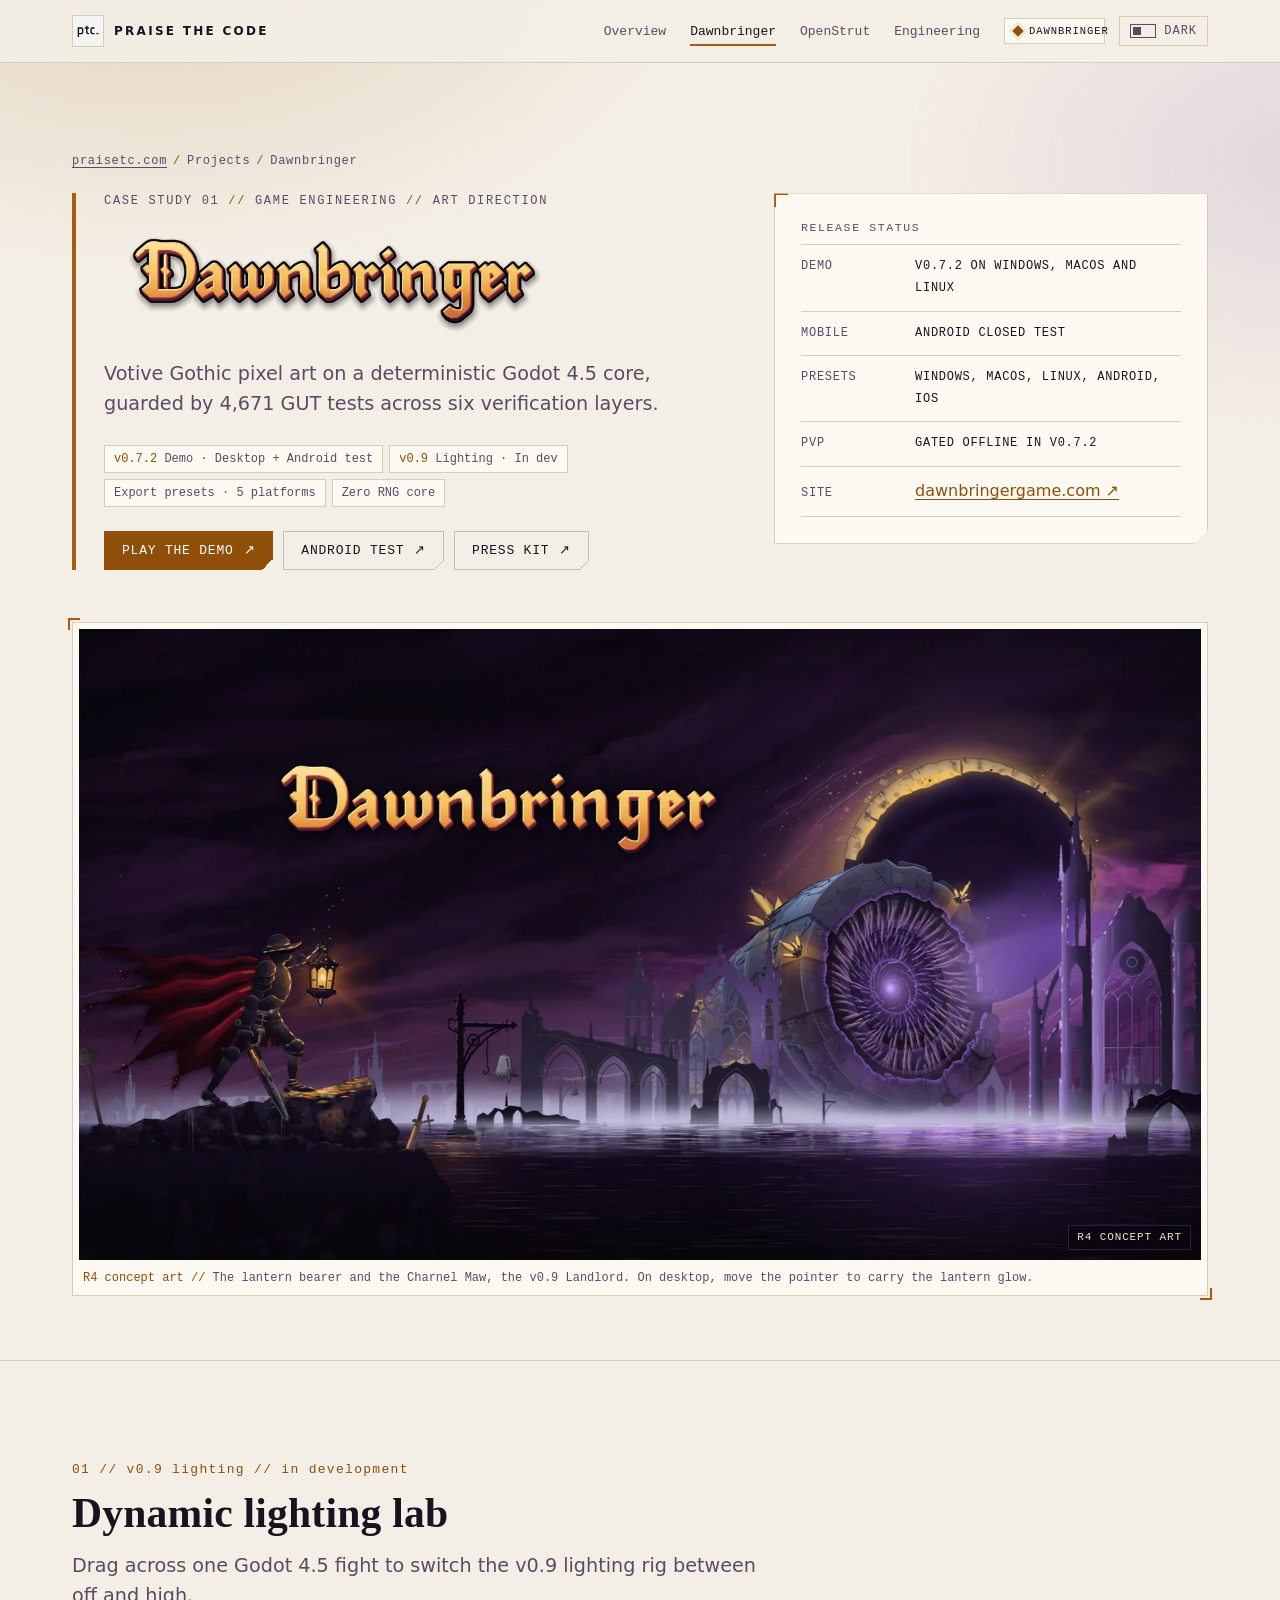
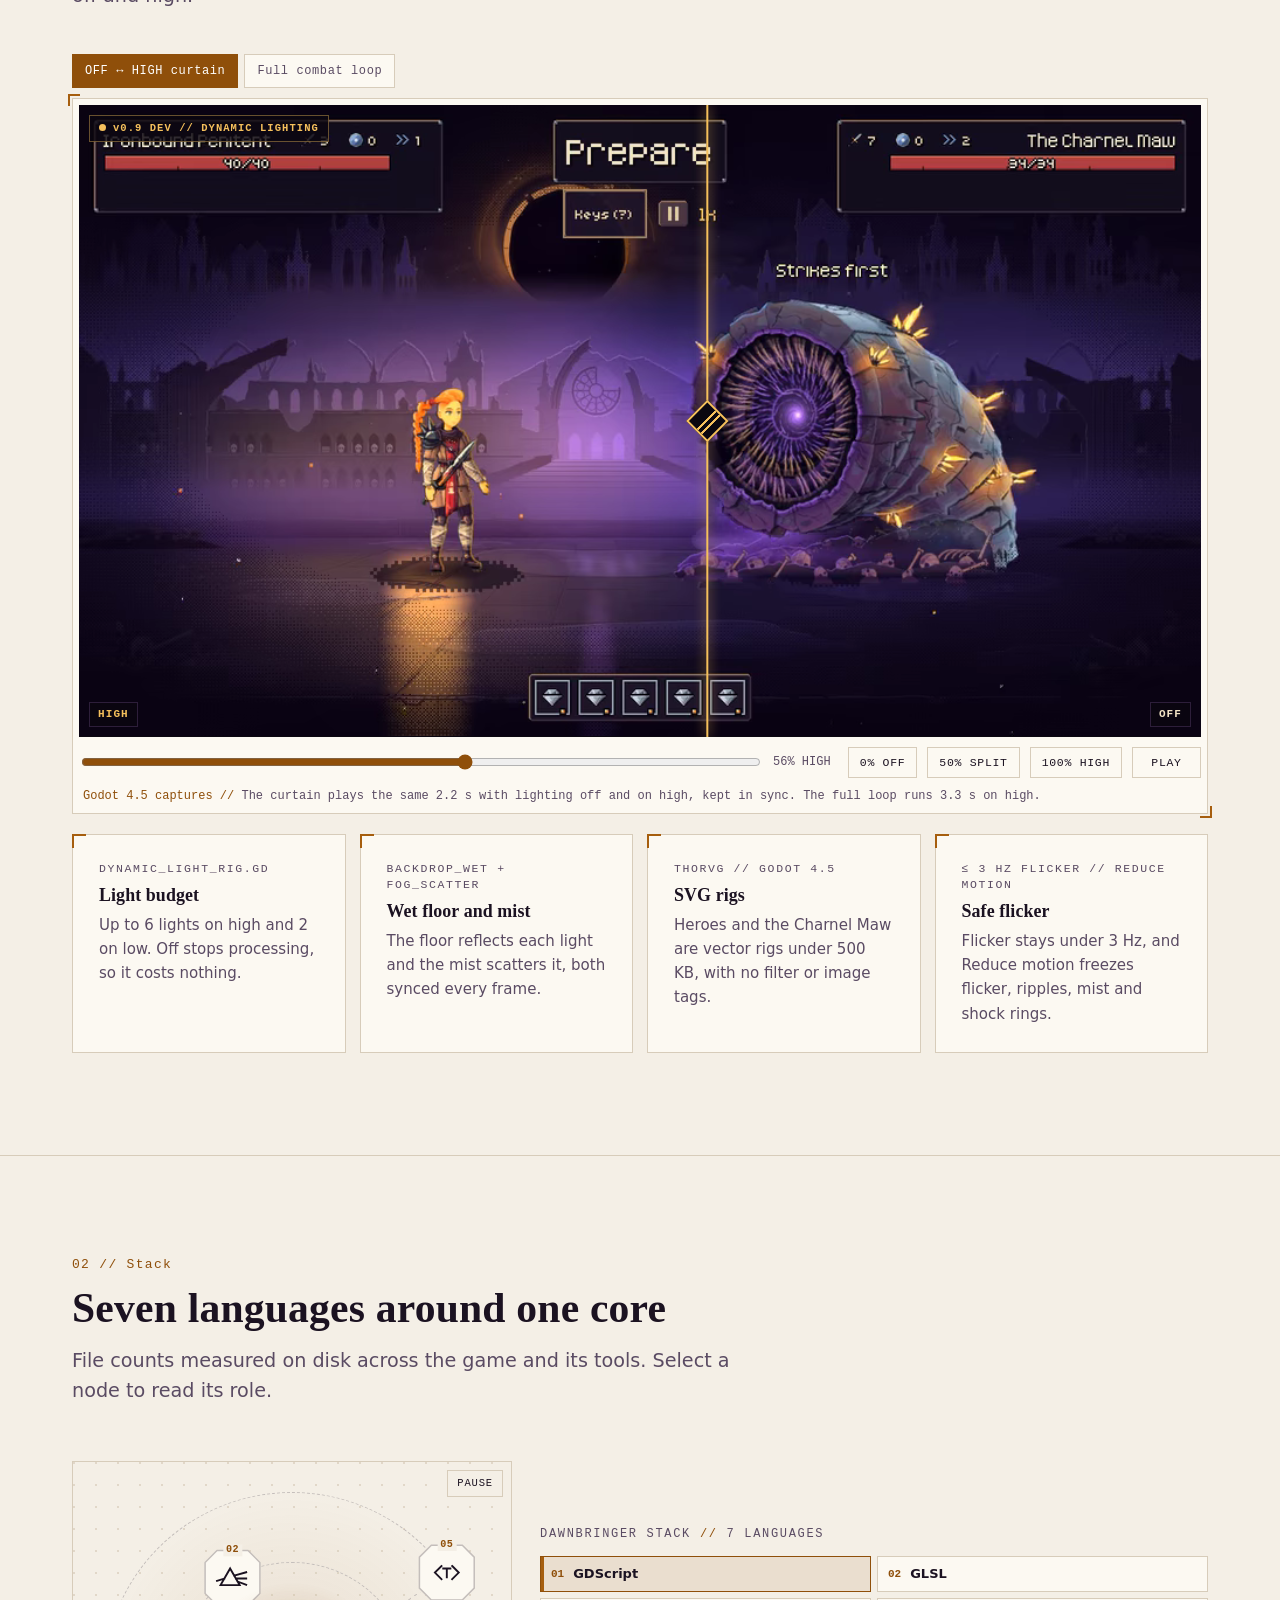
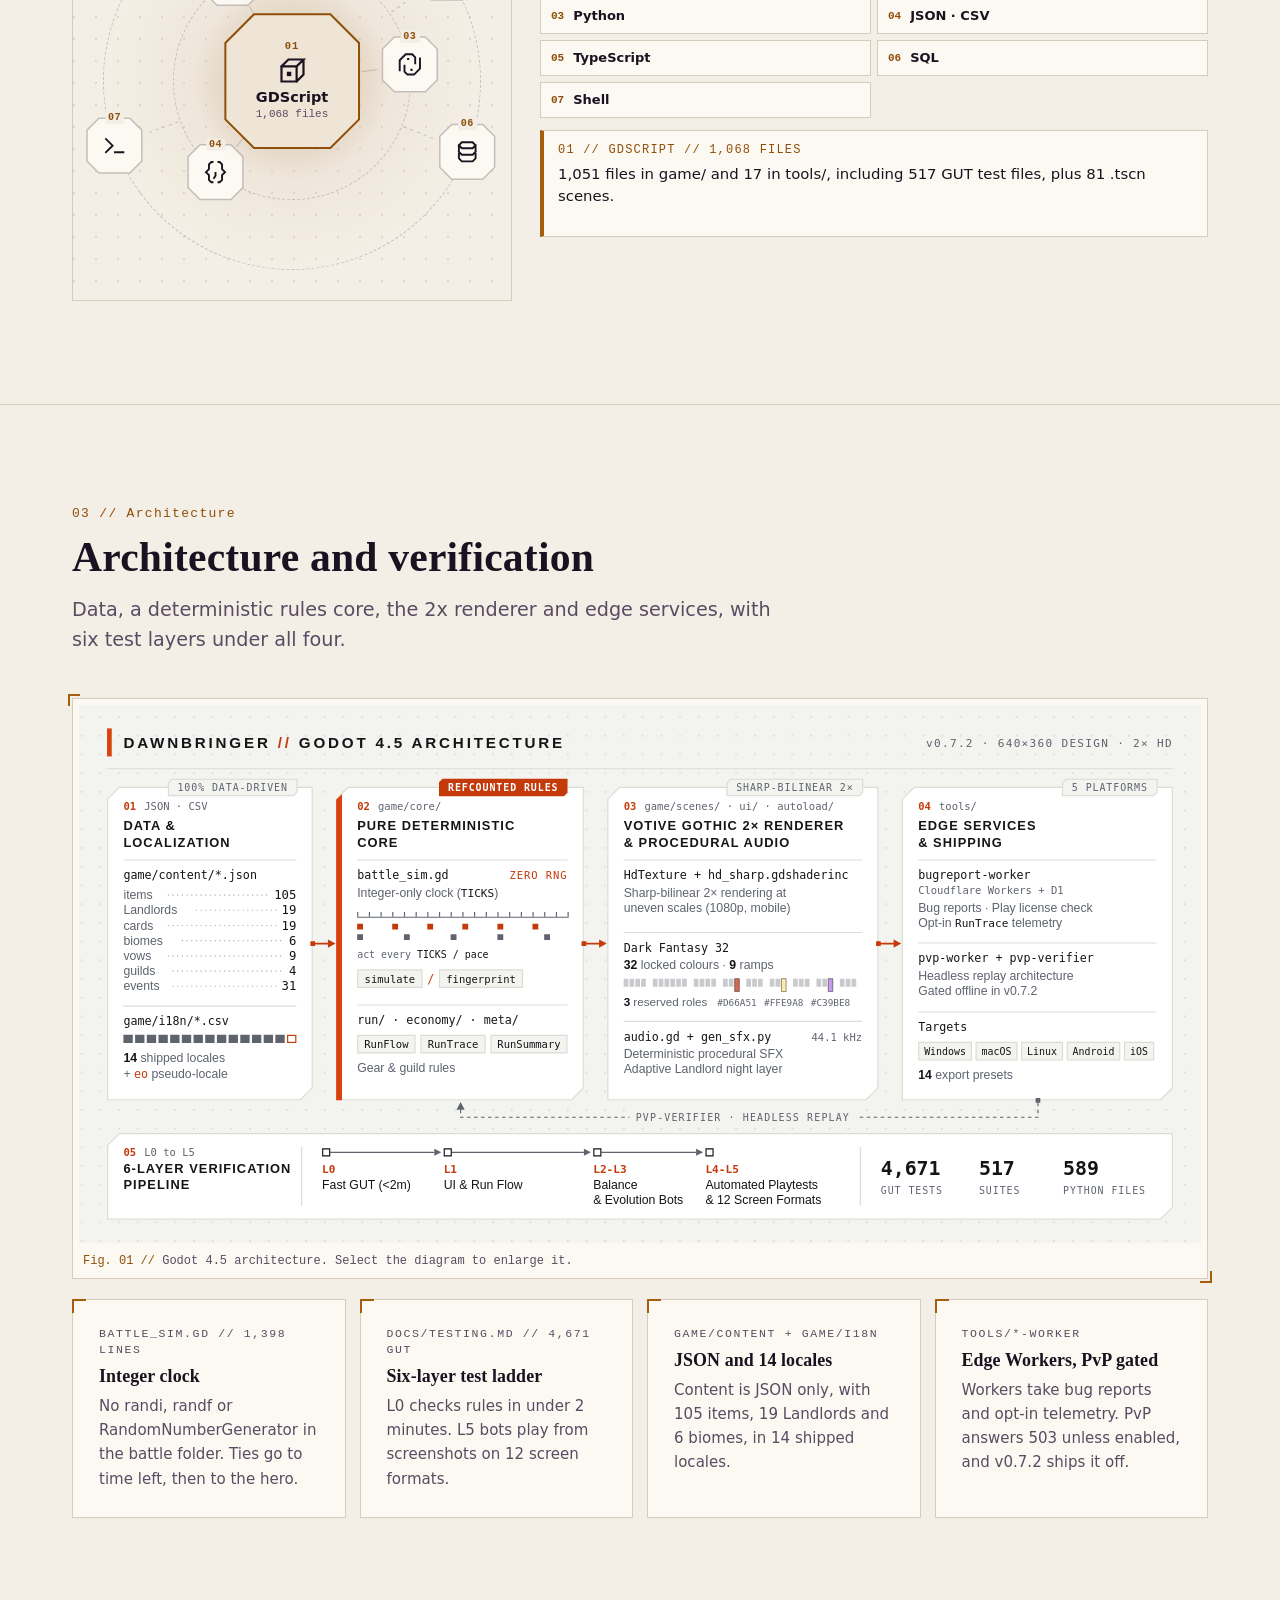
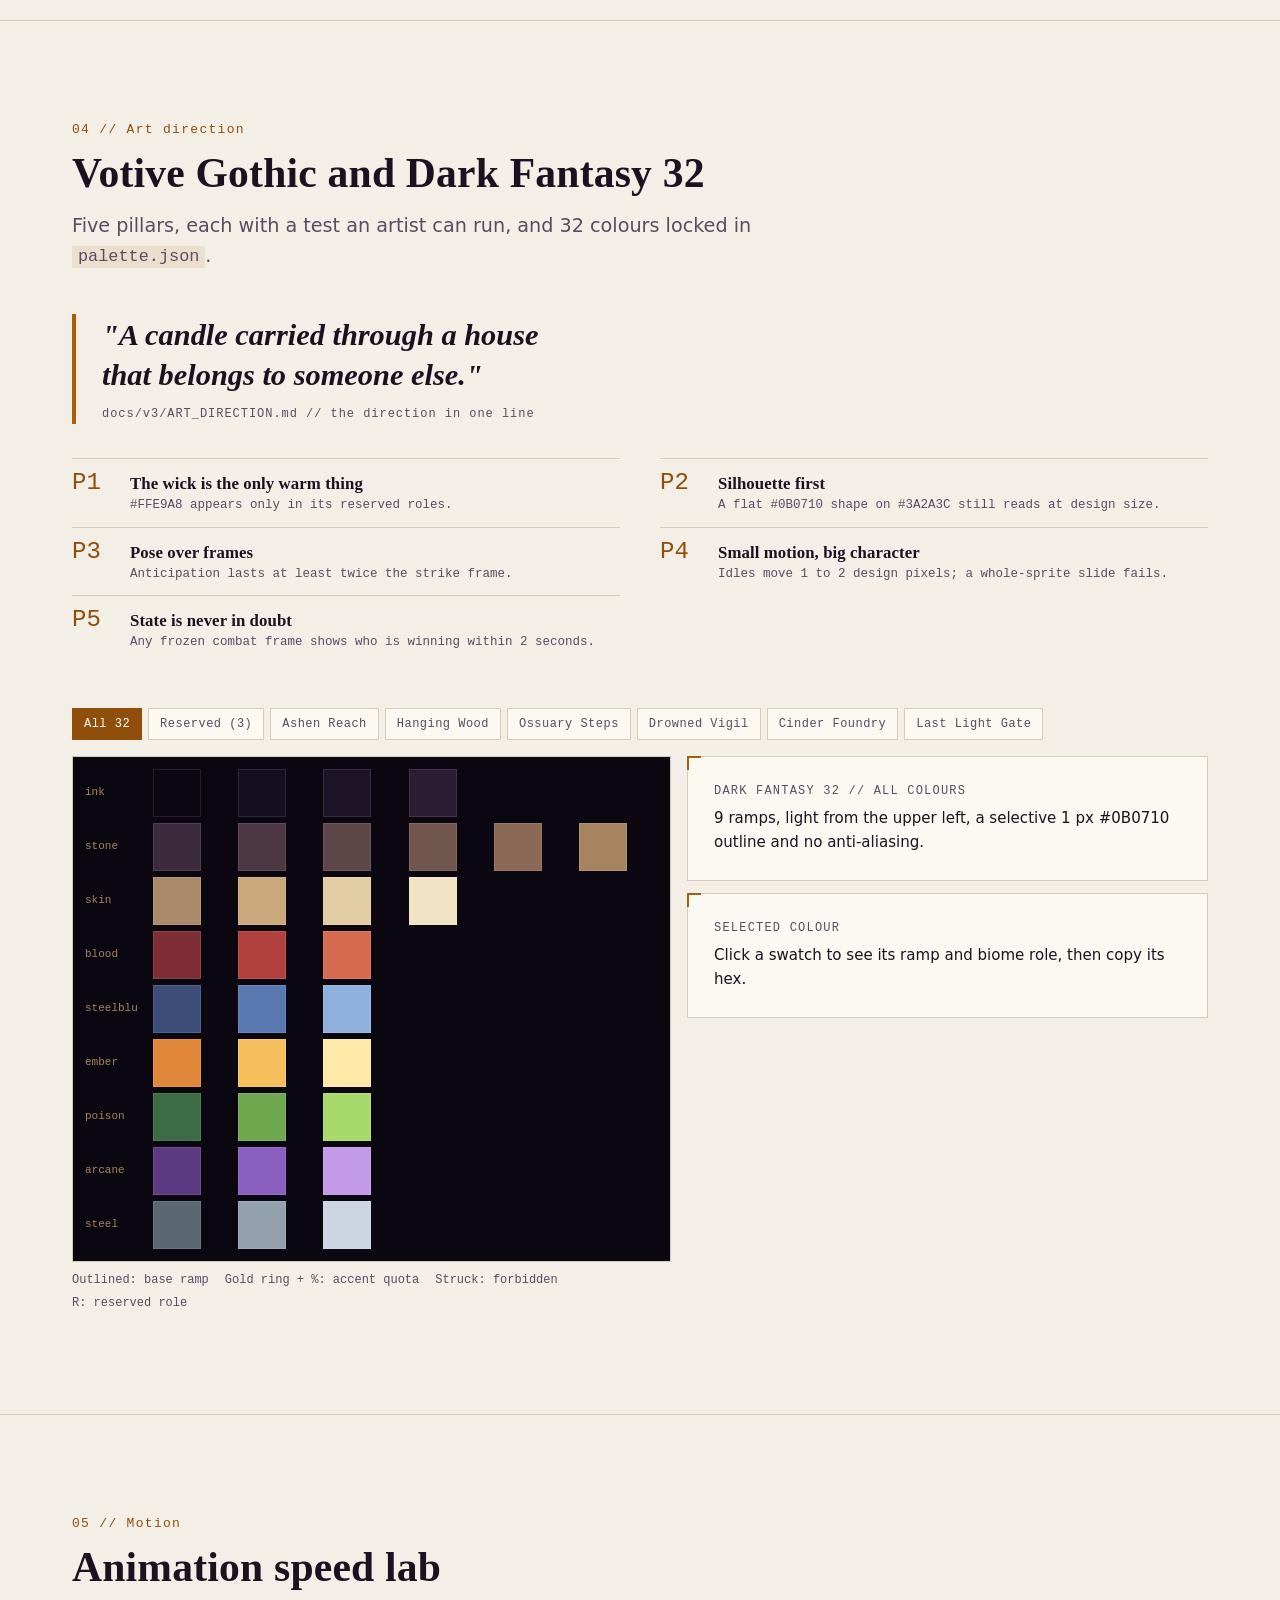
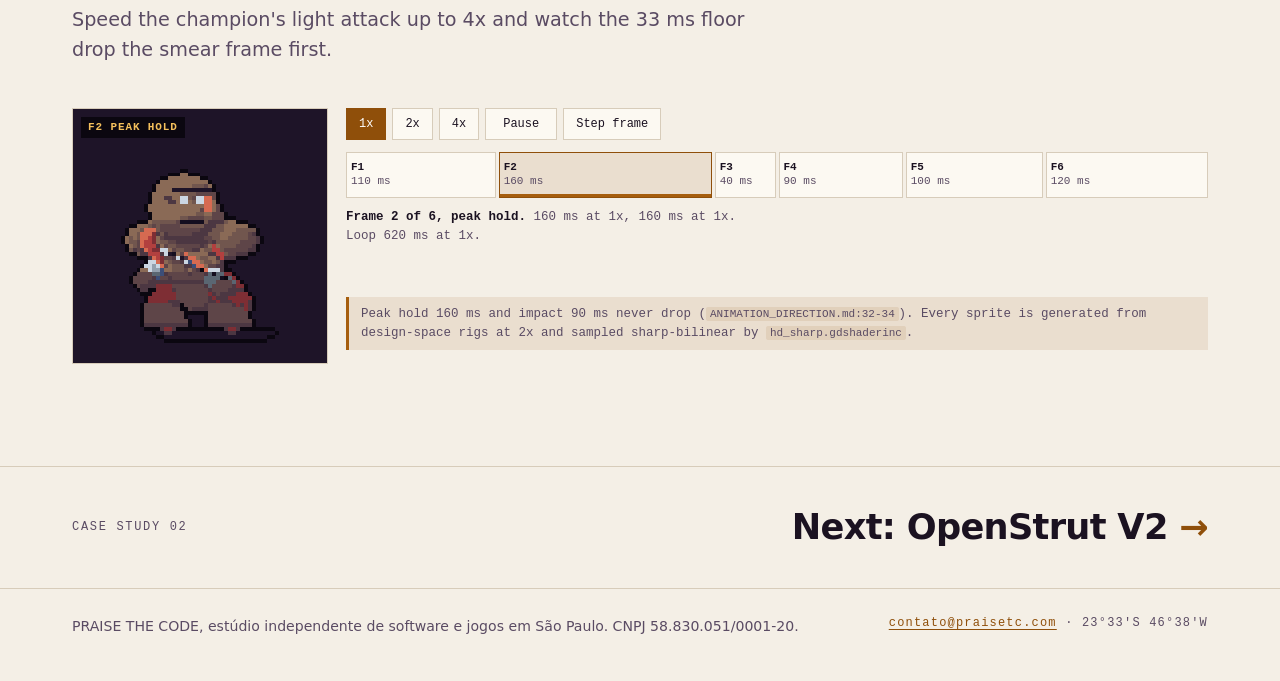
==== commit bf7b4689: "Show the projects in motion: loops, orbits and a live OpenStrut, with less text The V1 read like a l" ====
--- a/projects/dawnbringer/index.html
+++ b/projects/dawnbringer/index.html
@@ -1,22 +1,22 @@
 <!doctype html>
-<html lang="en">
+<html lang="en" data-world="dawnbringer" data-fixed>
 <head>
 <meta charset="utf-8">
 <meta name="viewport" content="width=device-width, initial-scale=1">
-<script>try{var t=localStorage.getItem('ptc-theme');if(t=='dark'||t=='light')document.documentElement.dataset.theme=t}catch(e){}</script>
-<title>Dawnbringer case study: deterministic engine and Votive Gothic art | Praise The Code</title>
-<meta name="description" content="How Dawnbringer is built: an integer-only battle engine with zero RNG, JSON content, six test layers with 4,671 GUT tests, procedural audio and the Votive Gothic 2x pixel-art pipeline.">
+<script>document.documentElement.classList.add('js');try{var t=localStorage.getItem('ptc-theme');if(t=='dark'||t=='light')document.documentElement.dataset.theme=t}catch(e){}</script>
+<title>Dawnbringer case study: deterministic engine, v0.9 lighting and Votive Gothic art | Praise The Code</title>
+<meta name="description" content="How Dawnbringer is built: an integer-only Godot 4.5 battle engine, six test layers with 4,671 GUT tests, the v0.9 dynamic lighting in development and the Votive Gothic art direction.">
 <link rel="canonical" href="https://praisetc.com/projects/dawnbringer/">
-<meta name="theme-color" content="#111214" media="(prefers-color-scheme: dark)">
-<meta name="theme-color" content="#F3F3F0" media="(prefers-color-scheme: light)">
+<meta name="theme-color" content="#0B0710" media="(prefers-color-scheme: dark)">
+<meta name="theme-color" content="#F4EFE6" media="(prefers-color-scheme: light)">
 <meta property="og:type" content="article">
 <meta property="og:site_name" content="Praise The Code">
 <meta property="og:title" content="Dawnbringer case study">
-<meta property="og:description" content="Integer-only battle engine, six test layers, procedural audio and the Votive Gothic art direction.">
+<meta property="og:description" content="Integer-only battle engine, six test layers, v0.9 dynamic lighting in development and the Votive Gothic art direction.">
 <meta property="og:url" content="https://praisetc.com/projects/dawnbringer/">
-<meta property="og:image" content="https://praisetc.com/assets/showcase/dawnbringer-hero.webp">
-<meta property="og:image:width" content="1280">
-<meta property="og:image:height" content="720">
+<meta property="og:image" content="https://praisetc.com/assets/showcase/dawnbringer-concept.webp">
+<meta property="og:image:width" content="1600">
+<meta property="og:image:height" content="900">
 <meta name="twitter:card" content="summary_large_image">
 <link rel="icon" type="image/svg+xml" href="../../assets/favicon.svg">
 <link rel="apple-touch-icon" href="../../assets/apple-touch-icon.png">
@@ -24,71 +24,124 @@
 <script src="../../assets/site.js" defer></script>
 <script type="speculationrules">{"prerender":[{"where":{"href_matches":"/*"},"eagerness":"moderate"}]}</script>
 </head>
-<body>
+<body class="w-db">
+<div class="atmo" aria-hidden="true"><i class="a-st"></i><i class="a-db"></i><i class="a-os"></i></div>
 <a class="skip" href="#main">Skip to content</a>
-<header class="nav"><div class="wrap">
+<header class="nav"><span class="prog" aria-hidden="true"></span><div class="wrap">
   <a class="brand" href="../../" aria-label="Praise The Code, overview"><img class="theme-dark" src="../../assets/mark-dark.svg" width="32" height="32" alt="ptc_ mark"><img class="theme-light" src="../../assets/mark-light.svg" width="32" height="32" alt="ptc_ mark"><span>Praise The Code</span></a>
   <nav class="links" aria-label="Main"><a href="../../">Overview</a><a href="./" aria-current="page">Dawnbringer</a><a href="../openstrut/">OpenStrut</a><a href="../engineering/">Engineering</a></nav>
+  <span class="world-pill"><i aria-hidden="true"></i><span class="sr">Visual world: </span><span>DAWNBRINGER</span></span>
   <button class="tog" type="button" aria-pressed="false"><i aria-hidden="true"></i>Dark</button>
 </div></header>
 
 <main id="main">
-<section class="hero grid-bg">
+<section class="hero">
   <div class="wrap">
     <nav aria-label="Breadcrumb"><ol class="crumbs"><li><a href="../../">praisetc.com</a></li><li>Projects</li><li aria-current="page">Dawnbringer</li></ol></nav>
     <div class="hero-g">
       <div class="rule">
         <p class="eye">Case study 01 <b>//</b> game engineering <b>//</b> art direction</p>
-        <h1>Dawnbringer<span>_</span></h1>
-        <p class="lead">A dark-fantasy roguelike auto-battler built in Godot 4.5. Build a hunter, read each foe's gear, then pay the Landlord or fight. This page covers the deterministic battle engine, the data and test pipeline, and the Votive Gothic art direction.</p>
-        <ul class="chips" aria-label="Technical profile"><li>Godot 4.5</li><li>GL Compatibility</li><li>GDScript</li><li>v0.7.2 source</li><li>640×360 base viewport</li><li>14 export presets</li></ul>
-      </div>
-      <div class="card cut">
-        <p class="eye">Official links</p>
+        <h1 class="h-logo"><img src="../../assets/showcase/dawnbringer-logo.webp" width="720" height="180" decoding="async" alt="Dawnbringer"></h1>
+        <p class="lead">Votive Gothic pixel art on a deterministic Godot 4.5 core, guarded by 4,671 GUT tests across six verification layers.</p>
+        <ul class="chips" aria-label="Status">
+          <li><b>v0.7.2</b> Demo · Desktop + Android test</li>
+          <li><b>v0.9</b> Lighting · In dev</li>
+          <li>Export presets · 5 platforms</li>
+          <li>Zero RNG core</li>
+        </ul>
+        <div class="acts"><a class="btn p ext" href="https://dawnbringergame.com/download/">Play the demo</a><a class="btn ext" href="https://dawnbringergame.com/beta/">Android test</a><a class="btn ext" href="https://dawnbringergame.com/presskit/">Press kit</a></div>
+      </div>
+      <aside class="card cut" aria-label="Release status">
+        <p class="eye">Release status</p>
         <ul class="rows">
+          <li><span>Demo</span><span class="v">v0.7.2 on Windows, macOS and Linux</span></li>
+          <li><span>Mobile</span><span class="v">Android closed test</span></li>
+          <li><span>Presets</span><span class="v">Windows, macOS, Linux, Android, iOS</span></li>
+          <li><span>PvP</span><span class="v">Gated offline in v0.7.2</span></li>
           <li><span>Site</span><a class="ext" href="https://dawnbringergame.com/">dawnbringergame.com</a></li>
-          <li><span>Demo</span><a class="ext" href="https://dawnbringergame.com/download/">Windows, macOS, Linux</a></li>
-          <li><span>Android</span><a class="ext" href="https://dawnbringergame.com/beta/">Android alpha</a></li>
-          <li><span>Press</span><a class="ext" href="https://dawnbringergame.com/presskit/">Press kit</a></li>
-          <li><span>Social</span><span class="v"><a href="https://bsky.app/profile/dawnbringergame.bsky.social">Bluesky</a> · <a href="https://www.youtube.com/@dawnbringergame">YouTube</a> · <a href="https://www.reddit.com/r/Dawnbringer/">Reddit</a></span></li>
         </ul>
-      </div>
-    </div>
-    <figure class="frame" style="margin-top:clamp(36px,5vw,60px)">
-      <button class="zoom" type="button" data-zoom data-cap="Dawnbringer key art, 1280×720: a hunter faces the Landlord known as the Orchard Eater under a red moon."><img src="../../assets/showcase/dawnbringer-hero.webp" width="1280" height="720" fetchpriority="high" decoding="async" alt="Dawnbringer key art: a red-haired hunter faces a Landlord with a branch crown under a red moon."></button>
-      <figcaption><b>Plate 00 //</b> Key art at 1280×720, the 2x density of the 640×360 design space.</figcaption>
+      </aside>
+    </div>
+    <figure class="frame" style="margin-top:clamp(30px,4.5vw,52px)">
+      <div class="lantern" data-lantern><img src="../../assets/showcase/dawnbringer-concept.webp" width="1600" height="900" fetchpriority="high" decoding="async" alt="Dawnbringer R4 concept art: a knight with a lantern and a red cape faces the Charnel Maw across flooded ruins under a broken eclipse."><span class="glow" aria-hidden="true"></span><span class="tagline">R4 CONCEPT ART</span></div>
+      <figcaption><b>R4 concept art //</b> The lantern bearer and the Charnel Maw, the v0.9 Landlord. On desktop, move the pointer to carry the lantern glow.</figcaption>
     </figure>
   </div>
 </section>
 
+<section class="sec cv" id="lighting" aria-labelledby="h-light">
+  <div class="wrap">
+    <div class="sh"><p class="num">01 // v0.9 lighting // in development</p><h2 id="h-light">Dynamic lighting lab</h2><p class="lead">Drag across one Godot 4.5 fight to switch the v0.9 lighting rig between off and high.</p></div>
+    <div class="tabs" role="tablist" aria-label="Lighting demos">
+      <button type="button" role="tab" id="t-l1" aria-controls="p-l1" aria-selected="true">OFF ↔ HIGH curtain</button>
+      <button type="button" role="tab" id="t-l2" aria-controls="p-l2" aria-selected="false" tabindex="-1">Full combat loop</button>
+    </div>
+    <figure class="frame">
+      <div id="p-l1" role="tabpanel" aria-labelledby="t-l1">
+        <div data-vid data-cur>
+          <div class="cur" style="--pos:56%">
+            <video class="lo" width="960" height="540" poster="../../assets/showcase/dawnbringer-v09-off-poster.webp" muted loop playsinline preload="metadata" aria-label="The same fight with dynamic lighting off."><source src="../../assets/showcase/dawnbringer-v09-compare-off.mp4" type="video/mp4"><source src="../../assets/showcase/dawnbringer-v09-compare-off.webm" type="video/webm"></video>
+            <video class="hi" width="960" height="540" poster="../../assets/showcase/dawnbringer-v09-poster.webp" muted loop playsinline preload="metadata" aria-label="The same fight with dynamic lighting on high: wet floor reflections, mist and rim light."><source src="../../assets/showcase/dawnbringer-v09-compare-high.mp4" type="video/mp4"><source src="../../assets/showcase/dawnbringer-v09-compare-high.webm" type="video/webm"></video>
+            <span class="cur-line" aria-hidden="true"></span>
+            <span class="badge"><i></i>v0.9 DEV // DYNAMIC LIGHTING</span>
+            <span class="cur-lab l" aria-hidden="true">HIGH</span><span class="cur-lab r" aria-hidden="true">OFF</span>
+          </div>
+          <div class="cur-bar">
+            <label class="sr" for="cur-r">Share of the frame with lighting on high</label>
+            <input id="cur-r" type="range" min="5" max="95" value="56">
+            <output for="cur-r">56% HIGH</output>
+            <button type="button" data-pos="0">0% OFF</button><button type="button" data-pos="50">50% SPLIT</button><button type="button" data-pos="100">100% HIGH</button><button type="button" data-play>Play</button>
+          </div>
+        </div>
+      </div>
+      <div id="p-l2" role="tabpanel" aria-labelledby="t-l2" hidden>
+        <div class="stage" data-vid>
+          <video width="960" height="540" poster="../../assets/showcase/dawnbringer-v09-poster.webp" muted loop playsinline preload="metadata" aria-label="v0.9 combat loop: Prepare, Penance thorns, a blocked first round, then a sword counter in round two."><source src="../../assets/showcase/dawnbringer-v09-loop.mp4" type="video/mp4"><source src="../../assets/showcase/dawnbringer-v09-loop.webm" type="video/webm"></video>
+          <span class="badge"><i></i>v0.9 DEV // DYNAMIC LIGHTING</span>
+          <div class="vid-ctl"><button type="button" data-play>Play</button></div>
+        </div>
+      </div>
+      <figcaption><b>Godot 4.5 captures //</b> The curtain plays the same 2.2 s with lighting off and on high, kept in sync. The full loop runs 3.3 s on high.</figcaption>
+    </figure>
+    <div class="cards c4" style="margin-top:20px">
+      <article class="card"><p class="eye">dynamic_light_rig.gd</p><h3>Light budget</h3><p>Up to 6 lights on high and 2 on low. Off stops processing, so it costs nothing.</p></article>
+      <article class="card"><p class="eye">backdrop_wet + fog_scatter</p><h3>Wet floor and mist</h3><p>The floor reflects each light and the mist scatters it, both synced every frame.</p></article>
+      <article class="card"><p class="eye">ThorVG // Godot 4.5</p><h3>SVG rigs</h3><p>Heroes and the Charnel Maw are vector rigs under 500 KB, with no filter or image tags.</p></article>
+      <article class="card"><p class="eye">≤ 3 Hz flicker // Reduce motion</p><h3>Safe flicker</h3><p>Flicker stays under 3 Hz, and Reduce motion freezes flicker, ripples, mist and shock rings.</p></article>
+    </div>
+  </div>
+</section>
+
 <section class="sec cv" id="stack" aria-labelledby="h-stack">
   <div class="wrap">
-    <div class="sh"><p class="num">01 // Stack</p><h2 id="h-stack">Language and runtime constellation</h2><p class="lead">Counted on disk with <code>os.walk</code>, skipping <code>.git</code>, <code>.godot</code>, exports and build folders. Select a node to read its role.</p></div>
-    <div class="const" data-picker data-active="01" style="--x:50;--y:51.5;--k:1.9">
-      <ul class="leg leg-a" aria-label="Dawnbringer stack, nodes 01 to 04">
-        <li><button type="button" aria-pressed="true" data-k="01" data-at="280,206,1.9" data-t="01 // GDScript // 1,068 files" data-d="1,051 files in game/ and 17 in tools/. 517 are GUT test files with 4,671 test functions; the rest run the battle engine, run flow, HUD and HdTexture. Plus 81 .tscn scenes."><b>01</b><span>GDScript</span><small>1,068 files</small></button></li>
-        <li><button type="button" aria-pressed="false" data-k="02" data-at="218,99" data-t="02 // GLSL // 13 shaders" data-d="11 .gdshader and 2 .gdshaderinc files. hd_sharp.gdshaderinc samples the 2x art sharp-bilinear; hit_flash.gdshader and afterlife_sprite.gdshader drive combat feedback and colour grading."><b>02</b><span>GLSL</span><small>13 shaders</small></button></li>
-        <li><button type="button" aria-pressed="false" data-k="03" data-at="403,189" data-t="03 // Python // 589 files" data-d="529 in tools/ and 16 in game/. 2x art generators (hd.py, gen_chars.py, gen_bosses.py, gen_backdrop.py), the seeded SFX synthesizer gen_sfx.py, the headless PvP verifier and art validators."><b>03</b><span>Python</span><small>589 files</small></button></li>
-        <li><button type="button" aria-pressed="false" data-k="04" data-at="200,301" data-t="04 // JSON + CSV // data and i18n" data-d="game/content/ holds only JSON, no .gd file. game/i18n/ holds the Godot CSV catalogs ui.csv and content.csv: 14 shipped locales plus the eo pseudo-locale."><b>04</b><span>JSON · CSV</span><small>Data + 14 locales</small></button></li>
-      </ul>
-      <figure class="const-fig">
-        <img class="theme-dark" src="../../assets/diagrams/constellation-dawnbringer-dark.svg" width="560" height="400" decoding="async" alt="Dawnbringer stack constellation: GDScript at the hub, GLSL, Python and JSON with CSV on the inner ring, TypeScript, SQL and Shell on the outer ring.">
-        <img class="theme-light" src="../../assets/diagrams/constellation-dawnbringer-light.svg" width="560" height="400" decoding="async" alt="Dawnbringer stack constellation: GDScript at the hub, GLSL, Python and JSON with CSV on the inner ring, TypeScript, SQL and Shell on the outer ring.">
-        <span class="ring" aria-hidden="true"><i></i></span>
-      </figure>
-      <ul class="leg leg-b" aria-label="Dawnbringer stack, nodes 05 to 07">
-        <li><button type="button" aria-pressed="false" data-k="05" data-at="444,91" data-t="05 // TypeScript // 42 files" data-d="Cloudflare Workers in tools/bugreport-worker and tools/pvp-worker: bug reports, the Android licence check, opt-in telemetry and the weekly challenge queue."><b>05</b><span>TypeScript</span><small>42 Worker files</small></button></li>
-        <li><button type="button" aria-pressed="false" data-k="06" data-at="465,281" data-t="06 // SQL // 7 D1 migrations" data-d="Migrations 0001 to 0006 for the bug-report Worker, plus 0001_pvp.sql for the PvP Worker. The client IP keys the rate limiter and is never stored."><b>06</b><span>SQL</span><small>7 D1 migrations</small></button></li>
-        <li><button type="button" aria-pressed="false" data-k="07" data-at="92,274" data-t="07 // Shell // 55 scripts" data-d="tools/test/run_tests.sh runs the test layers with --fast, --ui, --dir and --godot. The other scripts drive CI and exports."><b>07</b><span>Shell</span><small>55 scripts</small></button></li>
-      </ul>
-      <p class="const-out" aria-live="polite"><b data-o="t">01 // GDScript // 1,068 files</b><span data-o="d">1,051 files in game/ and 17 in tools/. 517 are GUT test files with 4,671 test functions; the rest run the battle engine, run flow, HUD and HdTexture. Plus 81 .tscn scenes.</span></p>
+    <div class="sh"><p class="num">02 // Stack</p><h2 id="h-stack">Seven languages around one core</h2><p class="lead">File counts measured on disk across the game and its tools. Select a node to read its role.</p></div>
+    <div class="orbit" data-orbit>
+      <div class="orbit-wrap"><div class="orbit-stage">
+        <div class="orb-ring r1">
+          <span class="orb-arm" style="--a:-120deg"><button class="orb" type="button" data-k="02" data-icon="prism" data-name="GLSL" data-sub="13 shaders" data-d="11 .gdshader and 2 .gdshaderinc files. hit_flash.gdshader and afterlife_sprite.gdshader drive combat feedback.">02</button></span>
+          <span class="orb-arm" style="--a:-8deg"><button class="orb" type="button" data-k="03" data-icon="hooks" data-name="Python" data-sub="589 files" data-d="529 in tools/: the 2x art generators, the seeded SFX synthesizer gen_sfx.py and the headless PvP verifier.">03</button></span>
+          <span class="orb-arm" style="--a:130deg"><button class="orb" type="button" data-k="04" data-icon="braces" data-name="JSON · CSV" data-sub="Data + 14 i18n" data-d="game/content/ holds only JSON, no .gd file. game/i18n/ holds CSV catalogs for 14 shipped locales.">04</button></span>
+        </div>
+        <div class="orb-ring r2">
+          <span class="orb-arm" style="--a:-35deg"><button class="orb" type="button" data-k="05" data-icon="ts" data-name="TypeScript" data-sub="42 files" data-d="Cloudflare Workers for bug reports, the Android licence check, opt-in telemetry and the weekly PvP queue.">05</button></span>
+          <span class="orb-arm" style="--a:22deg"><button class="orb" type="button" data-k="06" data-icon="db" data-name="SQL" data-sub="7 D1 migrations" data-d="Seven D1 migrations for the two Workers. The client IP keys the rate limiter and is never stored.">06</button></span>
+          <span class="orb-arm" style="--a:160deg"><button class="orb" type="button" data-k="07" data-icon="shell" data-name="Shell" data-sub="55 scripts" data-d="tools/test/run_tests.sh runs the test layers with --fast and --ui. The other scripts drive CI and exports.">07</button></span>
+        </div>
+        <button class="orb-hub" type="button" data-k="01" data-icon="cube" data-name="GDScript" data-sub="1,068 files" data-d="1,051 files in game/ and 17 in tools/, including 517 GUT test files, plus 81 .tscn scenes.">01 GDScript</button>
+        <button class="orb-tog" type="button" aria-pressed="false" aria-label="Pause the orbit">Pause</button>
+      </div></div>
+      <div class="orbit-panel">
+        <p class="eye">Dawnbringer stack <b>//</b> 7 languages</p>
+        <div class="orb-chips" role="group" aria-label="Dawnbringer stack nodes" style="--rows:4"></div>
+        <p class="const-out" aria-live="polite"><b data-o="t">01 // GDScript // 1,068 files</b><span data-o="d">1,051 files in game/ and 17 in tools/, including 517 GUT test files, plus 81 .tscn scenes.</span></p>
+      </div>
     </div>
   </div>
 </section>
 
 <section class="sec cv" id="architecture" aria-labelledby="h-arch">
   <div class="wrap">
-    <div class="sh"><p class="num">02 // Architecture</p><h2 id="h-arch">Software architecture blueprint</h2><p class="lead">Four zones from left to right: data and localization, a deterministic rules core in <code>game/core/</code>, the 2x renderer with procedural audio, and edge services. Six verification layers run under all four.</p></div>
+    <div class="sh"><p class="num">03 // Architecture</p><h2 id="h-arch">Architecture and verification</h2><p class="lead">Data, a deterministic rules core, the 2x renderer and edge services, with six test layers under all four.</p></div>
     <figure class="frame">
       <button class="zoom" type="button" data-zoom data-cap="Dawnbringer architecture: data and localization, deterministic core, Votive Gothic 2x renderer with procedural audio, edge services, and the six-layer verification pipeline underneath.">
         <img class="theme-dark" src="../../assets/diagrams/dawnbringer-arch-dark.svg" width="960" height="460" decoding="async" alt="Dawnbringer architecture diagram with four zones and a six-layer verification pipeline underneath.">
@@ -96,73 +149,26 @@
       </button>
       <figcaption><b>Fig. 01 //</b> Godot 4.5 architecture. Select the diagram to enlarge it.</figcaption>
     </figure>
-
-    <div class="cards c2" style="margin-top:clamp(28px,4vw,44px)">
-      <article class="card">
-        <p class="eye">game/core/battle/battle_sim.gd <b>//</b> 1,398 lines</p>
-        <h3>Deterministic integer battle engine</h3>
-        <p>The simulation uses integers only. A grep for <code>randi</code>, <code>randf</code>, <code>randomize</code> or <code>RandomNumberGenerator</code> across <code>game/core/battle/</code> returns no hit. Each fighter acts every <code>TICKS / pace</code> ticks. A tie goes to the fighter with more time, then to the hero.</p>
-        <pre class="code"><span class="k">const</span> MAX_SPEED  := 16
-<span class="k">const</span> TICKS      := 5342931457063200
-<span class="k">const</span> CLOCK_DIV  := 16
-<span class="k">const</span> MAX_ROUNDS := 30   <span class="c"># past this, the hero loses</span>
-<span class="k">const</span> DUSK_ROUND := 13
-<span class="k">const</span> HARD_DEF_K := 50</pre>
-        <p style="margin:16px 0 0">The first death ends the fight. Damage goes through hard DEF first, <code>floor(A * def / (def + HARD_DEF_K))</code>, then armour, then HP. Entry points are <code>simulate</code>, <code>simulate_group</code>, <code>simulate_duel</code> and <code>fingerprint</code>.</p>
-      </article>
-      <article class="card">
-        <p class="eye">game/content/*.json <b>//</b> data only</p>
-        <h3>Data-driven content</h3>
-        <p>The content folder holds JSON and nothing else. No <code>.gd</code> file lives in <code>game/content/</code>. Counts come from parsing each file.</p>
-        <ul class="stats">
-          <li><b>105</b><span>items</span></li><li><b>19</b><span>Landlords</span></li><li><b>19</b><span>monster cards</span></li>
-          <li><b>6</b><span>biomes</span></li><li><b>9</b><span>vows</span></li><li><b>4</b><span>guilds</span></li>
-          <li><b>31</b><span>events</span></li><li><b>6</b><span>champions</span></li><li><b>10</b><span>spells</span></li>
-        </ul>
-        <p style="margin:16px 0 0">Text lives in Godot CSV catalogs in <code>game/i18n/</code>: <code>ui.csv</code> for everything the code shows and <code>content.csv</code> for the JSON fields. English is the source, with 13 translations (14 shipped locales in total) plus the <code>eo</code> pseudo-locale.</p>
-      </article>
-      <article class="card">
-        <p class="eye">docs/TESTING.md <b>//</b> 4,671 GUT tests in 517 files</p>
-        <h3>Six-layer verification pipeline</h3>
-        <ol class="ladder">
-          <li><b>L0</b><span>Rules, content, economy and i18n. Under 2 minutes, on every push.</span></li>
-          <li><b>L1</b><span>UI and flow. 13 minutes on Linux, about 20 on a PC, on every push in CI.</span></li>
-          <li><b>L2</b><span>Balance bots in <code>game/tools/bot/*.gd</code>.</span></li>
-          <li><b>L3</b><span>Automated evolution bots on a dedicated test machine.</span></li>
-          <li><b>L4</b><span>Automated bots that play the game through text.</span></li>
-          <li><b>L5</b><span>Automated bots that play from the screen image, on 12 screen formats.</span></li>
-        </ol>
-        <p style="margin:14px 0 0">CI pins Godot <code>4.5-stable</code> and checks its SHA-512 against <code>SHA512-SUMS.txt</code> before it runs the <code>fast</code> and <code>ui</code> matrix.</p>
-      </article>
-      <article class="card">
-        <p class="eye">tools/audio <b>//</b> tools/*-worker</p>
-        <h3>Procedural audio and edge Workers</h3>
-        <p><code>gen_sfx.py</code> synthesizes the sound effects with no samples and no ffmpeg: 44.1 kHz, 16-bit mono, a seeded generator instead of the system RNG, peak normalization and DC blocking. The same seed writes the same file.</p>
-        <p>The <code>audio.gd</code> autoload runs 14 SFX voices with a 35 ms minimum repeat and a 1.4 s music crossfade. <code>set_landlord_tension(t)</code> drives the adaptive Landlord night track.</p>
-        <p style="margin:0"><code>bugreport-worker</code> turns in-game reports into issues and receives opt-in telemetry in the <code>RunTrace</code> format; the game asks at most twice. <code>pvp-worker</code> answers 503 on every route unless <code>PVP_ENABLED</code> is true, and a headless verifier replays each challenge through <code>verify.gd</code>. The 0.7.2 build ships with <code>pvp/online=false</code>, so this path is off in production.</p>
-      </article>
+    <div class="cards c4" style="margin-top:20px">
+      <article class="card"><p class="eye">battle_sim.gd // 1,398 lines</p><h3>Integer clock</h3><p>No randi, randf or RandomNumberGenerator in the battle folder. Ties go to time left, then to the hero.</p></article>
+      <article class="card"><p class="eye">docs/TESTING.md // 4,671 GUT</p><h3>Six-layer test ladder</h3><p>L0 checks rules in under 2 minutes. L5 bots play from screenshots on 12 screen formats.</p></article>
+      <article class="card"><p class="eye">game/content + game/i18n</p><h3>JSON and 14 locales</h3><p>Content is JSON only, with 105 items, 19 Landlords and 6 biomes, in 14 shipped locales.</p></article>
+      <article class="card"><p class="eye">tools/*-worker</p><h3>Edge Workers, PvP gated</h3><p>Workers take bug reports and opt-in telemetry. PvP answers 503 unless enabled, and v0.7.2 ships it off.</p></article>
     </div>
   </div>
 </section>
 
 <section class="sec cv" id="art" aria-labelledby="h-art">
   <div class="wrap">
-    <div class="sh"><p class="num">03 // Art direction</p><h2 id="h-art">Votive Gothic</h2></div>
+    <div class="sh"><p class="num">04 // Art direction</p><h2 id="h-art">Votive Gothic and Dark Fantasy 32</h2><p class="lead">Five pillars, each with a test an artist can run, and 32 colours locked in <code>palette.json</code>.</p></div>
     <blockquote>"A candle carried through a house that belongs to someone else."<cite>docs/v3/ART_DIRECTION.md // the direction in one line</cite></blockquote>
-    <p class="lead" style="margin-bottom:clamp(28px,4vw,44px)">The weight and cold of Dark Souls, the small expressive motion of Undertale and the instant state reading of Slay the Spire, drawn as 2x pixel art in the 32 colours of Dark Fantasy 32. Each pillar comes with a test an artist can run on a frame.</p>
     <ol class="pill">
-      <li><b>P1</b><h3>The wick is the only warm thing</h3><p><code>#FFE9A8</code> belongs to Hesper's fire, champion wicks, heal, crit and revive FX, The Last Light and UI focus. Darkness and Landlords stay cold.</p><p class="t">#FFE9A8 appears only in those reserved roles.</p></li>
-      <li><b>P2</b><h3>Silhouette first</h3><p>Every figure must read at design size: 32 px for champions and monsters, 64 px for Landlords.</p><p class="t">a flat #0B0710 silhouette on #3A2A3C is still recognizable.</p></li>
-      <li><b>P3</b><h3>Pose over frames</h3><p>Weight comes from held key poses and long recoveries, not from frame count.</p><p class="t">anticipation lasts at least 2x the strike frame, and dangerous moves telegraph before they hit.</p></li>
-      <li><b>P4</b><h3>Small motion, big character</h3><p>Idles carry 1 to 2 design pixels of personality, documented as <code>beat</code> in the JSON sidecar.</p><p class="t">an idle where the whole sprite slides fails.</p></li>
-      <li><b>P5</b><h3>State is never in doubt</h3><p>Screen shake and flash have hard caps.</p><p class="t">any frozen combat frame answers who is winning and what is lethal within 2 seconds.</p></li>
+      <li><b>P1</b><h3>The wick is the only warm thing</h3><p>#FFE9A8 appears only in its reserved roles.</p></li>
+      <li><b>P2</b><h3>Silhouette first</h3><p>A flat #0B0710 shape on #3A2A3C still reads at design size.</p></li>
+      <li><b>P3</b><h3>Pose over frames</h3><p>Anticipation lasts at least twice the strike frame.</p></li>
+      <li><b>P4</b><h3>Small motion, big character</h3><p>Idles move 1 to 2 design pixels; a whole-sprite slide fails.</p></li>
+      <li><b>P5</b><h3>State is never in doubt</h3><p>Any frozen combat frame shows who is winning within 2 seconds.</p></li>
     </ol>
-  </div>
-</section>
-
-<section class="sec cv" id="palette" aria-labelledby="h-pal">
-  <div class="wrap">
-    <div class="sh"><p class="num">04 // Palette</p><h2 id="h-pal">Dark Fantasy 32 and the six biomes</h2><p class="lead"><code>game/assets/palette.json</code> locks 32 colours in 9 ramps. Light comes from the upper left, the outline is a selective 1 px <code>#0B0710</code>, and anti-aliasing is forbidden. Each biome lists its base ramps, accent quotas and forbidden colours. Pick a biome, then click a swatch to inspect and copy it.</p></div>
     <div class="pal" data-pal>
       <div class="pal-f" role="group" aria-label="Filter the palette">
         <button type="button" data-f="all" aria-pressed="true">All 32</button>
@@ -180,77 +186,39 @@
             <div class="pal-r"><span>ink</span><div><button class="sw" type="button" data-r="ink" data-h="#0B0710" style="--c:#0B0710" aria-label="#0B0710, ink 1"></button><button class="sw" type="button" data-r="ink" data-h="#140E1F" style="--c:#140E1F" aria-label="#140E1F, ink 2"></button><button class="sw" type="button" data-r="ink" data-h="#1E1428" style="--c:#1E1428" aria-label="#1E1428, ink 3"></button><button class="sw" type="button" data-r="ink" data-h="#2C1C33" style="--c:#2C1C33" aria-label="#2C1C33, ink 4"></button></div></div>
             <div class="pal-r"><span>stone</span><div><button class="sw" type="button" data-r="stone" data-h="#3A2A3C" style="--c:#3A2A3C" aria-label="#3A2A3C, stone 1"></button><button class="sw" type="button" data-r="stone" data-h="#4C3742" style="--c:#4C3742" aria-label="#4C3742, stone 2"></button><button class="sw" type="button" data-r="stone" data-h="#5E4548" style="--c:#5E4548" aria-label="#5E4548, stone 3"></button><button class="sw" type="button" data-r="stone" data-h="#71564E" style="--c:#71564E" aria-label="#71564E, stone 4"></button><button class="sw" type="button" data-r="stone" data-h="#8A6A56" style="--c:#8A6A56" aria-label="#8A6A56, stone 5"></button><button class="sw" type="button" data-r="stone" data-h="#A6845F" style="--c:#A6845F" aria-label="#A6845F, stone 6"></button></div></div>
             <div class="pal-r"><span>skin</span><div><button class="sw" type="button" data-r="skin" data-h="#A98B6B" style="--c:#A98B6B" aria-label="#A98B6B, skin 1"></button><button class="sw" type="button" data-r="skin" data-h="#C9A97B" style="--c:#C9A97B" aria-label="#C9A97B, skin 2"></button><button class="sw" type="button" data-r="skin" data-h="#E3CDA4" style="--c:#E3CDA4" aria-label="#E3CDA4, skin 3"></button><button class="sw" type="button" data-r="skin" data-h="#F2E3C6" style="--c:#F2E3C6" aria-label="#F2E3C6, skin 4"></button></div></div>
-            <div class="pal-r"><span>blood</span><div><button class="sw" type="button" data-r="blood" data-h="#7E2E34" style="--c:#7E2E34" aria-label="#7E2E34, blood 1"></button><button class="sw" type="button" data-r="blood" data-h="#B2403F" style="--c:#B2403F" aria-label="#B2403F, blood 2"></button><button class="sw" type="button" data-r="blood" data-h="#D66A51" style="--c:#D66A51" aria-label="#D66A51, blood 3, reserved"></button></div></div>
+            <div class="pal-r"><span>blood</span><div><button class="sw" type="button" data-r="blood" data-h="#7E2E34" style="--c:#7E2E34" aria-label="#7E2E34, blood 1"></button><button class="sw" type="button" data-r="blood" data-h="#B2403F" style="--c:#B2403F" aria-label="#B2403F, blood 2"></button><button class="sw" type="button" data-r="blood" data-h="#D66A51" style="--c:#D66A51" aria-label="#D66A51, blood 3"></button></div></div>
             <div class="pal-r"><span>steelblu</span><div><button class="sw" type="button" data-r="steelblu" data-h="#3C4E78" style="--c:#3C4E78" aria-label="#3C4E78, steelblu 1"></button><button class="sw" type="button" data-r="steelblu" data-h="#5A78B0" style="--c:#5A78B0" aria-label="#5A78B0, steelblu 2"></button><button class="sw" type="button" data-r="steelblu" data-h="#8FB0DC" style="--c:#8FB0DC" aria-label="#8FB0DC, steelblu 3"></button></div></div>
-            <div class="pal-r"><span>ember</span><div><button class="sw" type="button" data-r="ember" data-h="#E0873A" style="--c:#E0873A" aria-label="#E0873A, ember 1"></button><button class="sw" type="button" data-r="ember" data-h="#F5C05C" style="--c:#F5C05C" aria-label="#F5C05C, ember 2"></button><button class="sw" type="button" data-r="ember" data-h="#FFE9A8" style="--c:#FFE9A8" aria-label="#FFE9A8, ember 3, reserved"></button></div></div>
+            <div class="pal-r"><span>ember</span><div><button class="sw" type="button" data-r="ember" data-h="#E0873A" style="--c:#E0873A" aria-label="#E0873A, ember 1"></button><button class="sw" type="button" data-r="ember" data-h="#F5C05C" style="--c:#F5C05C" aria-label="#F5C05C, ember 2"></button><button class="sw" type="button" data-r="ember" data-h="#FFE9A8" style="--c:#FFE9A8" aria-label="#FFE9A8, ember 3"></button></div></div>
             <div class="pal-r"><span>poison</span><div><button class="sw" type="button" data-r="poison" data-h="#3C6B45" style="--c:#3C6B45" aria-label="#3C6B45, poison 1"></button><button class="sw" type="button" data-r="poison" data-h="#6FA84E" style="--c:#6FA84E" aria-label="#6FA84E, poison 2"></button><button class="sw" type="button" data-r="poison" data-h="#A8D96B" style="--c:#A8D96B" aria-label="#A8D96B, poison 3"></button></div></div>
-            <div class="pal-r"><span>arcane</span><div><button class="sw" type="button" data-r="arcane" data-h="#5B3A82" style="--c:#5B3A82" aria-label="#5B3A82, arcane 1"></button><button class="sw" type="button" data-r="arcane" data-h="#8A5FBF" style="--c:#8A5FBF" aria-label="#8A5FBF, arcane 2"></button><button class="sw" type="button" data-r="arcane" data-h="#C39BE8" style="--c:#C39BE8" aria-label="#C39BE8, arcane 3, reserved"></button></div></div>
+            <div class="pal-r"><span>arcane</span><div><button class="sw" type="button" data-r="arcane" data-h="#5B3A82" style="--c:#5B3A82" aria-label="#5B3A82, arcane 1"></button><button class="sw" type="button" data-r="arcane" data-h="#8A5FBF" style="--c:#8A5FBF" aria-label="#8A5FBF, arcane 2"></button><button class="sw" type="button" data-r="arcane" data-h="#C39BE8" style="--c:#C39BE8" aria-label="#C39BE8, arcane 3"></button></div></div>
             <div class="pal-r"><span>steel</span><div><button class="sw" type="button" data-r="steel" data-h="#5A6672" style="--c:#5A6672" aria-label="#5A6672, steel 1"></button><button class="sw" type="button" data-r="steel" data-h="#93A0AE" style="--c:#93A0AE" aria-label="#93A0AE, steel 2"></button><button class="sw" type="button" data-r="steel" data-h="#CBD6E2" style="--c:#CBD6E2" aria-label="#CBD6E2, steel 3"></button></div></div>
           </div>
-          <p class="legend-row" style="margin-top:12px"><span>Outlined: base ramp</span><span>Orange ring + %: accent quota</span><span>Struck: forbidden</span><span>R: reserved role</span></p>
+          <p class="legend-row"><span>Outlined: base ramp</span><span>Gold ring + %: accent quota</span><span>Struck: forbidden</span><span>R: reserved role</span></p>
         </div>
         <div class="pal-i" aria-live="polite">
-          <div class="card" data-bio><h4>Dark Fantasy 32 // all colours</h4><p class="small" style="margin:0">32 colours in 9 ramps: ink, stone, skin, blood, steelblu, ember, poison, arcane and steel. <code>tests/art/test_backdrops.gd</code> checks the backdrops against it.</p></div>
-          <div class="card" data-pick><h4>Selected colour</h4><p class="small mu" style="margin:0">Click a swatch to see its ramp, its role in the current biome and to copy its hex.</p></div>
-        </div>
-      </div>
-    </div>
-  </div>
-</section>
-
-<section class="sec cv" id="hd" aria-labelledby="h-hd">
-  <div class="wrap">
-    <div class="sh"><p class="num">05 // Rendering</p><h2 id="h-hd">2x HD pipeline with sharp-bilinear sampling</h2><p class="lead">Artists rig every sprite in design space, and the generators rasterize it natively at 2x density. Nothing is upscaled.</p></div>
-    <div class="proj-g">
+          <div class="card" data-bio><h4>Dark Fantasy 32 // all colours</h4><p class="small">9 ramps, light from the upper left, a selective 1 px #0B0710 outline and no anti-aliasing.</p></div>
+          <div class="card" data-pick><h4>Selected colour</h4><p class="small">Click a swatch to see its ramp and biome role, then copy its hex.</p></div>
+        </div>
+      </div>
+    </div>
+  </div>
+</section>
+
+<section class="sec cv" id="motion" aria-labelledby="h-motion">
+  <div class="wrap">
+    <div class="sh"><p class="num">05 // Motion</p><h2 id="h-motion">Animation speed lab</h2><p class="lead">Speed the champion's light attack up to 4x and watch the 33 ms floor drop the smear frame first.</p></div>
+    <div class="alab" data-alab>
+      <div class="alab-vp" role="img" aria-label="Champion light attack, six pixel-art frames"><b>F1 ANTICIPATION</b></div>
       <div>
-        <dl class="kv" style="margin-top:0">
-          <dt>Champions</dt><dd>32×32 design, 64×64 texels</dd>
-          <dt>Landlords</dt><dd>64×64 design, 128×128 texels</dd>
-          <dt>Items</dt><dd>16×16 design, 32×32 texels</dd>
-          <dt>Backdrops</dt><dd>640×360 design, 1280×720 texels</dd>
-          <dt>Shading</dt><dd>5 tones per material (<code>hd.RAMP5</code>), 1 to 2 texels of occlusion, selective 1-texel <code>#0B0710</code> outline</dd>
-        </dl>
-      </div>
-      <div class="prose">
-        <p><code>HdTexture</code> (<code>game/scenes/battle/hd_texture.gd</code>) reports the design size to Godot's layout and hands the 2x texels to the GPU.</p>
-        <p>At 1080p one texel covers 1.5 screen pixels, and phones scale by fractional factors. Plain nearest sampling then draws some texels wider than others and shimmers when sprites move. <code>hd_sharp.gdshaderinc</code> applies sharp-bilinear sampling so blocks stay crisp and keep equal widths.</p>
-      </div>
-    </div>
-  </div>
-</section>
-
-<section class="sec cv" id="motion" aria-labelledby="h-motion">
-  <div class="wrap">
-    <div class="sh"><p class="num">06 // Motion</p><h2 id="h-motion">Animation contract</h2><p class="lead">116 sprites × 14 strips. Every strip has a JSON sidecar with <code>durations_ms</code>, <code>events</code> (<code>hit</code>, <code>release</code>, <code>footstep</code>, <code>wick_out</code>) and <code>beat</code>. At 2x and 4x speed no frame drops under 33 ms. The game drops smear frames first, then follow-through, and never drops anticipation or impact. Hit-stop never drops under 30 ms.</p></div>
-    <figure class="frame">
-      <button class="zoom" type="button" data-zoom="px" data-cap="Champion light attack: anticipation 110 ms, peak hold 160, smear 40, impact 90 with the hit at 310 ms, follow-through 100, recover 120. 620 ms in total."><img src="../../assets/showcase/dawnbringer-attack-ref.webp" width="2816" height="672" loading="lazy" decoding="async" alt="Reference sheet of a champion light attack in six frames with a timing bar: 110, 160, 40, 90, 100 and 120 ms."></button>
-      <figcaption><b>Sheet A //</b> Light attack in 6 frames: 110 / 160 peak hold / 40 smear / 90 impact / 100 / 120 ms. The hit lands at 310 of 620 ms.</figcaption>
-    </figure>
-    <figure class="frame" style="margin-top:22px">
-      <button class="zoom" type="button" data-zoom="px" data-cap="Landlord entrance key poses: dark at 0 ms, eyes at 300, rise with a cold rim light at 700, loom at 1200, settle at 1500. 2.4 s with the name card."><img src="../../assets/showcase/dawnbringer-entrance-ref.webp" width="2784" height="752" loading="lazy" decoding="async" alt="Reference sheet of a Landlord entrance in five key poses, from darkness to the Hollow King settled with a name card."></button>
-      <figcaption><b>Sheet B //</b> Landlord entrance: dark at 0 ms, eyes at 300, cold rim at 700, loom at 1200, settle at 1500. 2.4 s with the name card.</figcaption>
-    </figure>
-    <div class="proj-g" style="margin-top:22px">
-      <figure class="frame">
-        <button class="zoom" type="button" data-zoom="px" data-cap="UI panel motion: open in 180 ms with ease-out-back scale and 100 ms alpha, close in 110 ms with ease-in."><img src="../../assets/showcase/dawnbringer-ui-motion-ref.webp" width="2304" height="1448" loading="lazy" decoding="async" alt="Curves for a UI panel opening and closing: scale and alpha over 300 ms, with frames at 0, 40, 80, 120 and 180 ms."></button>
-        <figcaption><b>Sheet C //</b> Panel open 180 ms (ease-out-back, alpha 100 ms), close 110 ms (ease-in).</figcaption>
-      </figure>
-      <div class="prose">
-        <p>The sheets live in <code>docs/v3/art_direction/</code> next to <code>palette_roles.png</code>. <code>ANIMATION_DIRECTION.md</code> defines the timing contract they illustrate.</p>
-        <p>The attack holds its peak for 160 ms and spends 40 ms on the smear. When the player speeds the fight up, the smear goes first: the 160 ms hold is what makes the blow read as heavy.</p>
-      </div>
-    </div>
-  </div>
-</section>
-
-<section class="sec cv" id="plates" aria-labelledby="h-plates">
-  <div class="wrap">
-    <div class="sh"><p class="num">07 // Plates</p><h2 id="h-plates">Gameplay plates</h2><p class="lead">In-game captures at the 640×360 design resolution. Select one to view it at full size.</p></div>
-    <div class="cards c2">
-      <figure class="frame"><button class="zoom" type="button" data-zoom="px" data-cap="Round 1 in a ruined foundry: Ironbound Penitent against the Ladle Smelter and two Slag Beetles."><img src="../../assets/showcase/dawnbringer-battle.webp" width="640" height="360" loading="lazy" decoding="async" alt="Battle in a ruined foundry: the Ironbound Penitent faces the Ladle Smelter at round 1, with HP, DEF and speed bars."></button><figcaption><b>Battle //</b> Round 1, Ironbound Penitent against the Ladle Smelter and Slag Beetles.</figcaption></figure>
-      <figure class="frame"><button class="zoom" type="button" data-zoom="px" data-cap="The Orchard Eater, Landlord of Dustfall Reach, asks a tithe of 18 from a purse of 60. Pay the tithe or fight."><img src="../../assets/showcase/dawnbringer-landlord.webp" width="640" height="360" loading="lazy" decoding="async" alt="Landlord screen: the Orchard Eater of Dustfall Reach with stats, a tithe of 18 and the buttons Pay the tithe and Fight."></button><figcaption><b>Landlord //</b> The Orchard Eater asks a tithe of 18. Pay it or fight.</figcaption></figure>
-      <figure class="frame"><button class="zoom" type="button" data-zoom="px" data-cap="Hunter sheet for Frithogyth, Carries the Coffer: stats, weapon and gear slots, belt, skills and the Furnace, Iron, Gallows and Plague family sets."><img src="../../assets/showcase/dawnbringer-build.webp" width="640" height="360" loading="lazy" decoding="async" alt="Hunter sheet for Frithogyth with stats, gear slots, belt, skills and family set bonuses."></button><figcaption><b>Build //</b> Hunter sheet with gear slots and family set bonuses.</figcaption></figure>
-      <figure class="frame"><button class="zoom" type="button" data-zoom="px" data-cap="The House before a run: hunter look, the Riposte bonus, the Iron Club starting weapon, the item pool jar and the gold the hunter carries."><img src="../../assets/showcase/dawnbringer-camp.webp" width="640" height="360" loading="lazy" decoding="async" alt="The House screen: hunter customization, starting bonus Riposte, starting weapon Iron Club, item pool jar and gold to carry."></button><figcaption><b>The House //</b> Hunter setup, starting weapon and the item pool before a run.</figcaption></figure>
+        <div class="alab-c" role="group" aria-label="Playback">
+          <button type="button" data-speed="1" aria-pressed="true">1x</button><button type="button" data-speed="2" aria-pressed="false">2x</button><button type="button" data-speed="4" aria-pressed="false">4x</button><button type="button" data-play>Pause</button><button type="button" data-stepf>Step frame</button>
+        </div>
+        <div class="alab-tl" role="group" aria-label="Frames, width by duration">
+          <button type="button" style="--w:110"><b>F1</b><span>110 ms</span></button><button type="button" style="--w:160"><b>F2</b><span>160 ms</span></button><button type="button" style="--w:40"><b>F3</b><span>40 ms</span></button><button type="button" style="--w:90"><b>F4</b><span>90 ms</span></button><button type="button" style="--w:100"><b>F5</b><span>100 ms</span></button><button type="button" style="--w:120"><b>F6</b><span>120 ms</span></button>
+        </div>
+        <p class="alab-out" aria-live="polite"><b>Frame 1 of 6, anticipation.</b> 110 ms at 1x. The hit lands at 310 of 620 ms.</p>
+        <p class="note">Peak hold 160 ms and impact 90 ms never drop (<code>ANIMATION_DIRECTION.md:32-34</code>). Every sprite is generated from design-space rigs at 2x and sampled sharp-bilinear by <code>hd_sharp.gdshaderinc</code>.</p>
+      </div>
     </div>
   </div>
 </section>
--- a/assets/site.css
+++ b/assets/site.css
@@ -1,23 +1,41 @@
-/* Terminal PTC design system for praisetc.com. One file, no build step, no webfont.
-   Colours come from marca/perfis/praisetc/atual/tokens.json. Theme follows the OS unless
-   <html data-theme="dark|light"> is set by the inline head script or the toggle in site.js. */
-:root{color-scheme:light dark;--bg:light-dark(#F3F3F0,#111214);--sf:light-dark(#FFFFFF,#1A1C20);--ln:light-dark(#DCDCD6,#2C3038);--fg:light-dark(#141518,#F3F4F6);--mu:light-dark(#5E636E,#8E95A2);--ac:light-dark(#C43A0A,#FF5A1F);--on:light-dark(#FFFFFF,#111214);--bar:light-dark(#D9420D,#FF5A1F);--ln2:color-mix(in srgb,var(--fg) 22%,var(--bg));--tint:color-mix(in srgb,var(--ac) 9%,#0000);--sans:'Segoe UI',Inter,system-ui,sans-serif;--mono:'Cascadia Mono','JetBrains Mono',ui-monospace,Consolas,monospace;--w:1200px;--g:20px;--cut:14px;}
+/* praisetc.com styles. One file, no build step, no webfont.
+   Three visual worlds: <html data-world="studio|dawnbringer|openstrut">. Home switches world on scroll
+   (site.js); case studies fix one. Theme follows the OS unless <html data-theme="dark|light"> is set
+   by the inline head script or the toggle. A world change only swaps colours, never sizes or fonts,
+   so it cannot shift layout. */
+:root{color-scheme:light dark;--bg:light-dark(#F3F3F0,#111214);--sf:light-dark(#FFFFFF,#1A1C20);--ln:light-dark(#DCDCD6,#2C3038);--fg:light-dark(#141518,#F3F4F6);--mu:light-dark(#5E636E,#8E95A2);--ac:light-dark(#C43A0A,#FF5A1F);--ac2:light-dark(#9A2D08,#FF8A5B);--bar:light-dark(#D9420D,#FF5A1F);--on:light-dark(#FFFFFF,#111214);--ln2:color-mix(in srgb,var(--fg) 22%,var(--bg));--tint:color-mix(in srgb,var(--ac) 10%,#0000);--sans:'Segoe UI',Inter,system-ui,sans-serif;--mono:'Cascadia Mono','JetBrains Mono',ui-monospace,Consolas,monospace;--disp:'Palatino Linotype','Book Antiqua',Palatino,Georgia,serif;--w:1200px;--g:20px;--cut:14px;--spring:cubic-bezier(.34,1.56,.64,1)}
+:root[data-world=dawnbringer]{--bg:light-dark(#F4EFE6,#0B0710);--sf:light-dark(#FCF9F2,#140E1F);--ln:light-dark(#D7CCBA,#2D1E3A);--fg:light-dark(#1B1221,#F2E3C6);--mu:light-dark(#5A4B63,#B39FA8);--ac:light-dark(#8F4F0A,#F5C05C);--ac2:light-dark(#6B3FA0,#C39BE8);--bar:light-dark(#A65E0E,#F5C05C);--on:light-dark(#FFFFFF,#0B0710)}
+:root[data-world=openstrut]{--bg:light-dark(#EEF3F8,#0B121C);--sf:light-dark(#FFFFFF,#111B29);--ln:light-dark(#C4D4E5,#22354E);--fg:light-dark(#0F1D2D,#EDF4FB);--mu:light-dark(#475E76,#92ABC6);--ac:light-dark(#0369A1,#38BDF8);--ac2:light-dark(#15803D,#22C55E);--bar:light-dark(#0284C7,#38BDF8);--on:light-dark(#FFFFFF,#09111B)}
 :root[data-theme=dark]{color-scheme:dark}
 :root[data-theme=light]{color-scheme:light}
-@supports not (color:light-dark(#000,#fff)){:root{--bg:#F3F3F0;--sf:#FFFFFF;--ln:#DCDCD6;--fg:#141518;--mu:#5E636E;--ac:#C43A0A;--on:#FFFFFF;--bar:#D9420D;--ln2:#B5B5AE;--tint:rgba(196,58,10,.09)}@media (prefers-color-scheme:dark){:root:not([data-theme=light]){--bg:#111214;--sf:#1A1C20;--ln:#2C3038;--fg:#F3F4F6;--mu:#8E95A2;--ac:#FF5A1F;--on:#111214;--bar:#FF5A1F;--ln2:#3E4450;--tint:rgba(255,90,31,.09)}}:root[data-theme=dark]{--bg:#111214;--sf:#1A1C20;--ln:#2C3038;--fg:#F3F4F6;--mu:#8E95A2;--ac:#FF5A1F;--on:#111214;--bar:#FF5A1F;--ln2:#3E4450;--tint:rgba(255,90,31,.09)}}
+@supports not (color:light-dark(#000,#fff)){
+:root{--bg:#F3F3F0;--sf:#FFFFFF;--ln:#DCDCD6;--fg:#141518;--mu:#5E636E;--ac:#C43A0A;--ac2:#9A2D08;--bar:#D9420D;--on:#FFFFFF}
+:root[data-world=dawnbringer]{--bg:#F4EFE6;--sf:#FCF9F2;--ln:#D7CCBA;--fg:#1B1221;--mu:#5A4B63;--ac:#8F4F0A;--ac2:#6B3FA0;--bar:#A65E0E;--on:#FFFFFF}
+:root[data-world=openstrut]{--bg:#EEF3F8;--sf:#FFFFFF;--ln:#C4D4E5;--fg:#0F1D2D;--mu:#475E76;--ac:#0369A1;--ac2:#15803D;--bar:#0284C7;--on:#FFFFFF}
+@media (prefers-color-scheme:dark){
+:root:not([data-theme=light]){--bg:#111214;--sf:#1A1C20;--ln:#2C3038;--fg:#F3F4F6;--mu:#8E95A2;--ac:#FF5A1F;--ac2:#FF8A5B;--bar:#FF5A1F;--on:#111214}
+:root[data-world=dawnbringer]:not([data-theme=light]){--bg:#0B0710;--sf:#140E1F;--ln:#2D1E3A;--fg:#F2E3C6;--mu:#B39FA8;--ac:#F5C05C;--ac2:#C39BE8;--bar:#F5C05C;--on:#0B0710}
+:root[data-world=openstrut]:not([data-theme=light]){--bg:#0B121C;--sf:#111B29;--ln:#22354E;--fg:#EDF4FB;--mu:#92ABC6;--ac:#38BDF8;--ac2:#22C55E;--bar:#38BDF8;--on:#09111B}}
+:root[data-theme=dark]{--bg:#111214;--sf:#1A1C20;--ln:#2C3038;--fg:#F3F4F6;--mu:#8E95A2;--ac:#FF5A1F;--ac2:#FF8A5B;--bar:#FF5A1F;--on:#111214}
+:root[data-theme=dark][data-world=dawnbringer]{--bg:#0B0710;--sf:#140E1F;--ln:#2D1E3A;--fg:#F2E3C6;--mu:#B39FA8;--ac:#F5C05C;--ac2:#C39BE8;--bar:#F5C05C;--on:#0B0710}
+:root[data-theme=dark][data-world=openstrut]{--bg:#0B121C;--sf:#111B29;--ln:#22354E;--fg:#EDF4FB;--mu:#92ABC6;--ac:#38BDF8;--ac2:#22C55E;--bar:#38BDF8;--on:#09111B}}
+
 *,*::before,*::after{box-sizing:border-box}
 html{scroll-padding-top:84px}
-body{margin:0;background:var(--bg);color:var(--fg);font:16px/1.65 var(--sans);overflow-x:clip}
+body{margin:0;background:var(--bg);color:var(--fg);font:16px/1.6 var(--sans);overflow-x:clip}
+body,.nav,.card,.frame,.btn,.tele li,.chips li,.kv dt,.kv dd,.rows li,.sec,.tabs button,.orb-chip,.const-out{transition:background-color .55s ease,color .35s ease,border-color .45s ease}
 figure{margin:0}
-img{max-width:100%;height:auto;display:block}
+img,video{max-width:100%;height:auto;display:block}
 a{color:var(--ac);text-underline-offset:3px;text-decoration-thickness:1px}
 a:hover{text-decoration-thickness:2px}
 :focus-visible{outline:2px solid var(--ac);outline-offset:3px}
 p{margin:0 0 1em}
 h1,h2,h3,h4{margin:0;line-height:1.12;font-weight:650;letter-spacing:-.015em;text-wrap:balance}
+.w-db :is(h1,h2,h3),[data-world-section=dawnbringer] :is(h2,h3){font-family:var(--disp);font-weight:600;letter-spacing:.005em}
 code{font:.88em/1.4 var(--mono);background:var(--tint);padding:.08em .35em;border-radius:2px;overflow-wrap:anywhere}
 ul,ol{margin:0;padding:0;list-style:none}
 button{font:inherit;color:inherit}
+[hidden]{display:none!important}
 .skip{position:absolute;left:12px;top:-60px;z-index:50;background:var(--ac);color:var(--on);padding:8px 14px;font:13px var(--mono)}
 .skip:focus{top:12px}
 .sr{position:absolute;width:1px;height:1px;overflow:hidden;clip-path:inset(50%);white-space:nowrap}
@@ -27,167 +45,321 @@
 @media (prefers-color-scheme:dark){:root:not([data-theme=light]) .theme-dark{display:block}:root:not([data-theme=light]) .theme-light{display:none}}
 :root[data-theme=dark] .theme-dark{display:block}
 :root[data-theme=dark] .theme-light{display:none}
-.nav{position:sticky;top:0;z-index:20;background:color-mix(in srgb,var(--bg) 94%,#0000);border-bottom:1px solid var(--ln)}
-.nav .wrap{display:flex;align-items:center;gap:16px;min-height:62px;flex-wrap:wrap}
+
+/* World atmosphere: one fixed layer per world, crossfaded by opacity. */
+.atmo{position:fixed;inset:0;z-index:-1;pointer-events:none}
+.atmo i{position:absolute;inset:0;opacity:0;transition:opacity .6s ease}
+.atmo .a-st{background:radial-gradient(circle at 1px 1px,var(--ln2) 1px,#0000 1.4px) 0 0/24px 24px;mask:linear-gradient(180deg,#000,#0000 75%)}
+.atmo .a-db{background:radial-gradient(60% 50% at 12% -6%,color-mix(in srgb,var(--ac) 17%,#0000),#0000 72%),radial-gradient(45% 42% at 102% 18%,color-mix(in srgb,var(--ac2) 13%,#0000),#0000 72%)}
+.atmo .a-os{--gl:color-mix(in srgb,var(--fg) 6%,#0000);--gm:color-mix(in srgb,var(--ac) 11%,#0000);background:linear-gradient(var(--gm) 1px,#0000 1px) 0 0/120px 120px,linear-gradient(90deg,var(--gm) 1px,#0000 1px) 0 0/120px 120px,linear-gradient(var(--gl) 1px,#0000 1px) 0 0/24px 24px,linear-gradient(90deg,var(--gl) 1px,#0000 1px) 0 0/24px 24px;mask:radial-gradient(120% 90% at 50% 0,#000 30%,#0000 85%)}
+:root:not([data-world]) .a-st,[data-world=studio] .a-st{opacity:.6}
+[data-world=dawnbringer] .a-db,[data-world=openstrut] .a-os{opacity:1}
+
+/* Nav, world pill, reading progress */
+.nav{position:sticky;top:0;z-index:20;background:var(--bg);background:color-mix(in srgb,var(--bg) 92%,#0000);border-bottom:1px solid var(--ln);backdrop-filter:blur(8px)}
+.nav .prog{position:absolute;left:0;top:0;width:100%;height:2px;background:var(--ac);transform-origin:0 50%;transform:scaleX(var(--p,0))}
+.nav .wrap{display:flex;align-items:center;gap:14px;min-height:62px;flex-wrap:wrap}
 .brand{display:flex;align-items:center;gap:10px;color:var(--fg);text-decoration:none;font:600 12px/1 var(--sans);letter-spacing:.19em;text-transform:uppercase;white-space:nowrap}
 .brand img{width:32px;height:32px;border:1px solid var(--ln)}
 .links{display:flex;gap:4px;margin-left:auto;font:13px/1 var(--mono)}
-.links a{color:var(--mu);text-decoration:none;padding:10px 10px;position:relative}
+.links a{color:var(--mu);text-decoration:none;padding:10px;position:relative}
 .links a:hover,.links a[aria-current]{color:var(--fg)}
 .links a[aria-current]::after{content:"";position:absolute;left:10px;right:10px;bottom:2px;height:2px;background:var(--bar)}
+.world-pill{display:inline-flex;align-items:center;gap:7px;width:calc(11ch + 32px);padding:7px 9px;border:1px solid var(--ln);background:var(--sf);font:10.5px/1 var(--mono);letter-spacing:.09em;color:var(--fg);white-space:nowrap;cursor:default}
+button.world-pill{cursor:pointer}
+.world-pill i{flex:none;width:8px;height:8px;background:var(--ac);box-shadow:0 0 0 3px var(--tint);transform:rotate(45deg);transition:background-color .45s}
 .tog{display:inline-flex;align-items:center;gap:8px;background:none;border:1px solid var(--ln);padding:7px 10px;font:12px/1 var(--mono);letter-spacing:.08em;text-transform:uppercase;color:var(--mu);cursor:pointer}
 .tog i{width:26px;height:14px;border:1px solid currentColor;position:relative}
-.tog i::after{content:"";position:absolute;top:2px;left:2px;width:8px;height:8px;background:var(--mu);transition:transform .18s}
+.tog i::after{content:"";position:absolute;top:2px;left:2px;width:8px;height:8px;background:var(--mu);transition:transform .25s var(--spring)}
 .tog[aria-pressed=true] i::after{transform:translateX(12px);background:var(--bar)}
-@media (max-width:759px){.nav .wrap{gap:0 12px;padding-top:8px}.tog{margin-left:auto}.links{order:3;width:calc(100% + 2*var(--g));margin:0 calc(-1*var(--g));padding:0 var(--g);justify-content:space-between;gap:0;font-size:12px;overflow-x:auto;scrollbar-width:none;border-top:1px solid var(--ln)}.links a{padding:12px 4px;white-space:nowrap}}
+@media (max-width:759px){.nav .wrap{gap:0 10px;padding-top:8px}.world-pill{margin-left:auto}.links{order:3;width:calc(100% + 2*var(--g));margin:0 calc(-1*var(--g));padding:0 var(--g);justify-content:space-between;gap:0;font-size:12px;overflow-x:auto;scrollbar-width:none;border-top:1px solid var(--ln)}.links a{padding:12px 4px;white-space:nowrap}}
+@media (max-width:519px){.brand span{display:none}}
+
+/* Type and layout */
 .eye{font:12px/1.4 var(--mono);letter-spacing:.14em;text-transform:uppercase;color:var(--mu);margin:0 0 14px}
 .eye b{color:var(--ac);font-weight:400}
-.lead{font-size:clamp(1.08rem,1.6vw,1.3rem);line-height:1.55;color:var(--mu);max-width:62ch}
+.lead{font-size:clamp(1.06rem,1.5vw,1.24rem);line-height:1.55;color:var(--mu);max-width:58ch}
 .mu{color:var(--mu)}
 .mono{font-family:var(--mono)}
-.prose{max-width:68ch}
 .small{font-size:.9rem}
-.sec{padding:clamp(64px,9vw,120px) 0;border-top:1px solid var(--ln);contain:layout style}
+.sec{padding:clamp(56px,8vw,104px) 0;border-top:1px solid var(--ln);contain:layout style}
 .cv{content-visibility:auto;contain-intrinsic-size:auto 900px}
-.sh{display:grid;gap:18px;margin-bottom:clamp(32px,5vw,56px)}
-.sh h2{font-size:clamp(1.75rem,3.6vw,2.75rem)}
+.sh{display:grid;gap:14px;margin-bottom:clamp(26px,4vw,44px)}
+.sh h2{font-size:clamp(1.7rem,3.4vw,2.6rem)}
 .sh .lead{margin:0}
-.num{font:13px/1 var(--mono);color:var(--ac);letter-spacing:.1em}
-.grid-bg{position:relative;isolation:isolate}
-.grid-bg::before{content:"";position:absolute;inset:0;z-index:-1;background:radial-gradient(circle at 1px 1px,var(--ln2) 1px,#0000 1.4px) 0 0/24px 24px;mask:linear-gradient(180deg,#000,#0000 92%);opacity:.55}
-.hero{padding:clamp(48px,8vw,104px) 0 clamp(40px,6vw,72px)}
-.hero-g{display:grid;grid-template-columns:minmax(0,1fr);gap:clamp(32px,5vw,64px);align-items:start}
-@media (min-width:980px){.hero-g{grid-template-columns:minmax(0,1.55fr) minmax(0,1fr)}}
+.num{font:13px/1 var(--mono);color:var(--ac);letter-spacing:.1em;margin:0}
+.hero{padding:clamp(40px,7vw,92px) 0 clamp(36px,5vw,64px)}
+.hero-g{display:grid;grid-template-columns:minmax(0,1fr);gap:clamp(28px,4vw,56px);align-items:start}
+@media (min-width:980px){.hero-g{grid-template-columns:minmax(0,1.5fr) minmax(0,1fr)}}
 .rule{border-left:4px solid var(--bar);padding-left:clamp(16px,2.4vw,28px)}
-.hero h1{font-size:clamp(2.6rem,7.4vw,5.4rem);line-height:.98;letter-spacing:-.035em;margin:0 0 22px}
-.hero h1 span{color:var(--ac)}
-.hero .lead{margin:0 0 30px}
-.crumbs{font:12px/1.4 var(--mono);letter-spacing:.06em;color:var(--mu);margin:0 0 26px;display:flex;flex-wrap:wrap;gap:6px}
+.hero h1{font-size:clamp(2.5rem,7vw,5.2rem);line-height:.98;letter-spacing:-.035em;margin:0 0 20px}
+.hero h1>span{color:var(--ac)}
+.blink{animation:blink 1.1s steps(1) infinite}
+@keyframes blink{50%{opacity:0}}
+.hero .lead{margin:0 0 26px}
+.h-logo{margin:0 0 18px}
+.h-logo img{width:min(100%,460px)}
+.crumbs{font:12px/1.4 var(--mono);letter-spacing:.06em;color:var(--mu);margin:0 0 24px;display:flex;flex-wrap:wrap;gap:6px}
 .crumbs a{color:var(--mu)}
 .crumbs li+li::before{content:"/";color:var(--ac);margin-right:6px}
-.chips{display:flex;flex-wrap:wrap;gap:6px;margin:0 0 28px}
+.chips{display:flex;flex-wrap:wrap;gap:6px;margin:0 0 24px}
 .chips li{font:12px/1 var(--mono);border:1px solid var(--ln);padding:7px 9px;color:var(--mu);background:var(--sf)}
+.chips li b{color:var(--ac);font-weight:400}
 .acts{display:flex;flex-wrap:wrap;gap:10px}
-.btn{--under:var(--bg);display:inline-flex;align-items:center;gap:10px;position:relative;padding:13px 18px;font:13px/1 var(--mono);letter-spacing:.06em;text-transform:uppercase;text-decoration:none;border:1px solid var(--ln2);color:var(--fg);background:#0000;cursor:pointer;transition:transform .15s}
+.btn{--under:var(--bg);display:inline-flex;align-items:center;gap:10px;position:relative;padding:12px 17px;font:13px/1 var(--mono);letter-spacing:.06em;text-transform:uppercase;text-decoration:none;border:1px solid var(--ln2);color:var(--fg);background:#0000;cursor:pointer;transition:transform .35s var(--spring),background-color .45s,border-color .45s,color .35s}
 .btn::after,.cut::after{content:"";position:absolute;right:-1px;bottom:-1px;width:11px;height:11px;background:linear-gradient(135deg,#0000 50%,var(--ln2) 0 calc(50% + 1px),var(--under) 0)}
-.btn:hover{transform:translateY(-1px);text-decoration:none}
+.btn:hover{transform:translateY(-2px);text-decoration:none}
+.btn:active{transform:translateY(0) scale(.98)}
 .btn.p{background:var(--ac);border-color:var(--ac);color:var(--on)}
 .btn.p::after{background:linear-gradient(135deg,#0000 50%,var(--under) 50%)}
-.btn .ar{transition:transform .15s}
+.btn.sm{padding:9px 12px;font-size:11.5px}
+.btn .ar{transition:transform .3s var(--spring)}
 .btn:hover .ar{transform:translateX(3px)}
 a.ext:not(.btn)::after{content:" \2197"}
 .btn.ext::before{content:"\2197";order:2}
-.card{--under:var(--bg);position:relative;background:var(--sf);border:1px solid var(--ln);padding:clamp(20px,2.6vw,30px);contain:layout style;min-width:0}
+.card{--under:var(--bg);position:relative;background:var(--sf);border:1px solid var(--ln);padding:clamp(18px,2.4vw,26px);min-width:0}
 .card::before{content:"";position:absolute;left:-1px;top:-1px;width:14px;height:14px;border-left:2px solid var(--bar);border-top:2px solid var(--bar)}
 .card.cut{clip-path:polygon(0 0,100% 0,100% calc(100% - var(--cut)),calc(100% - var(--cut)) 100%,0 100%)}
-.card h3{font-size:1.22rem;margin:0 0 12px}
-.card .eye{margin-bottom:10px}
-.cards{display:grid;grid-template-columns:minmax(0,1fr);gap:16px}
+.card h3{font-size:1.12rem;margin:0 0 8px}
+.card p{margin:0;color:var(--mu);font-size:.94rem}
+.card .eye{margin-bottom:8px;font-size:11.5px;overflow-wrap:anywhere}
+.cards{display:grid;grid-template-columns:minmax(0,1fr);gap:14px}
+.cards .card{transition:transform .4s var(--spring),border-color .45s,background-color .55s}
+.cards .card:hover{transform:translateY(-3px);border-color:var(--ln2)}
 @media (min-width:600px){.c2,.c4{grid-template-columns:repeat(2,minmax(0,1fr))}}
-@media (min-width:1080px){.c4{grid-template-columns:repeat(4,minmax(0,1fr))}}
+@media (min-width:1080px){.c4{grid-template-columns:repeat(4,minmax(0,1fr))}.c3{grid-template-columns:repeat(3,minmax(0,1fr))}}
+@media (min-width:700px) and (max-width:1079px){.c3{grid-template-columns:repeat(3,minmax(0,1fr))}}
 .frame{position:relative;border:1px solid var(--ln);background:var(--sf);padding:6px;min-width:0}
-.frame::before,.frame::after{content:"";position:absolute;width:12px;height:12px;border:0 solid var(--bar);pointer-events:none}
+.frame::before,.frame::after{content:"";position:absolute;width:12px;height:12px;border:0 solid var(--bar);pointer-events:none;z-index:2}
 .frame::before{left:-5px;top:-5px;border-left-width:2px;border-top-width:2px}
 .frame::after{right:-5px;bottom:-5px;border-right-width:2px;border-bottom-width:2px}
-.frame img{width:100%;clip-path:polygon(0 0,calc(100% - var(--cut)) 0,100% var(--cut),100% 100%,var(--cut) 100%,0 calc(100% - var(--cut)))}
-.frame figcaption,.cap{font:12.5px/1.5 var(--mono);color:var(--mu);padding:10px 4px 2px}
+.frame img{width:100%}
+.frame figcaption,.cap{font:12px/1.5 var(--mono);color:var(--mu);padding:9px 4px 2px}
 .frame figcaption b,.cap b{color:var(--ac);font-weight:400}
 .zoom{display:block;width:100%;padding:0;border:0;background:none;cursor:zoom-in;position:relative}
 .zoom::after{content:"+ Enlarge";position:absolute;right:10px;top:10px;font:11px/1 var(--mono);letter-spacing:.08em;text-transform:uppercase;padding:7px 9px;background:var(--bg);color:var(--fg);border:1px solid var(--ln);opacity:0;transform:translateY(-3px);transition:opacity .15s,transform .15s}
 .zoom:hover::after,.zoom:focus-visible::after{opacity:1;transform:none}
 @media (hover:none){.zoom::after{opacity:1;transform:none}}
-.tele{display:grid;grid-template-columns:repeat(2,minmax(0,1fr));gap:1px;border:1px solid var(--ln);background:var(--ln)}
-.tele li{padding:18px 18px 16px;background:var(--sf);min-width:0}
+.tele{display:grid;grid-template-columns:repeat(2,minmax(0,1fr));gap:1px;border:1px solid var(--ln);background:var(--ln);margin-top:clamp(36px,5vw,60px)}
+.tele li{padding:16px 16px 14px;background:var(--sf);min-width:0}
 .tele li:last-child{grid-column:1/-1}
-.tele b{display:block;font:600 clamp(1.6rem,3vw,2.2rem)/1.05 var(--sans);letter-spacing:-.02em;font-variant-numeric:tabular-nums}
-.tele span{display:block;font:12px/1.4 var(--mono);color:var(--mu);margin-top:8px}
-.tele small{display:block;font:11px/1.3 var(--mono);color:var(--ac);letter-spacing:.08em;text-transform:uppercase;margin-top:6px}
+.tele b{display:block;font:600 clamp(1.55rem,3vw,2.1rem)/1.05 var(--sans);letter-spacing:-.02em;font-variant-numeric:tabular-nums}
+.tele span{display:block;font:12px/1.4 var(--mono);color:var(--mu);margin-top:7px}
+.tele small{display:block;font:11px/1.3 var(--mono);color:var(--ac);letter-spacing:.08em;text-transform:uppercase;margin-top:5px}
 @media (min-width:980px){.tele{grid-template-columns:repeat(5,minmax(0,1fr))}.tele li:last-child{grid-column:auto}}
-.spec{display:grid;grid-template-columns:max-content minmax(0,1fr);gap:9px 20px;margin:0;font-size:.94rem}
+.spec{display:grid;grid-template-columns:max-content minmax(0,1fr);gap:8px 18px;margin:0;font-size:.93rem}
 .spec dt,.kv dt,.rows span,.cmp tbody th{font:400 12px/1.8 var(--mono);color:var(--mu);letter-spacing:.06em;text-transform:uppercase}
 .spec dd{margin:0;min-width:0;overflow-wrap:anywhere}
-.mark{width:88px;height:88px;border:1px solid var(--ln);margin-bottom:22px}
-.proj-h{display:flex;align-items:flex-end;gap:clamp(14px,3vw,28px);margin-bottom:clamp(28px,4vw,44px);flex-wrap:wrap}
-.idx{font:300 clamp(3.5rem,9vw,6.5rem)/.8 var(--mono);color:var(--ac);letter-spacing:-.06em}
-.proj-h h2{font-size:clamp(2rem,4.6vw,3.4rem);letter-spacing:-.03em}
+.mark{width:72px;height:72px;border:1px solid var(--ln);margin-bottom:18px}
+.proj-h{display:flex;align-items:flex-end;gap:clamp(14px,3vw,26px);margin-bottom:clamp(22px,3.5vw,36px);flex-wrap:wrap}
+.idx{font:300 clamp(3.2rem,8vw,6rem)/.8 var(--mono);color:var(--ac);letter-spacing:-.06em}
+.proj-h h2{font-size:clamp(2rem,4.4vw,3.2rem);letter-spacing:-.03em}
 .proj-h .eye{margin:0 0 10px}
-.proj-g{display:grid;grid-template-columns:minmax(0,1fr);gap:clamp(24px,4vw,48px);align-items:start}
-.proj-g>*,.hero-g>*,.pal-b>*,.contact>*{min-width:0}
-@media (min-width:980px){.proj-g{grid-template-columns:minmax(0,1.2fr) minmax(0,1fr)}}
-.kv{display:grid;grid-template-columns:max-content minmax(0,1fr);gap:0;border-top:1px solid var(--ln);margin:22px 0 26px;font-size:.93rem}
-.kv dt,.kv dd{padding:9px 0;border-bottom:1px solid var(--ln);margin:0}
-.kv dt{padding-right:18px}
+.proj-g{display:grid;grid-template-columns:minmax(0,1fr);gap:clamp(22px,3.5vw,44px);align-items:start}
+.proj-g>*,.hero-g>*,.pal-b>*,.contact>*,.deck>*{min-width:0}
+@media (min-width:980px){.proj-g{grid-template-columns:minmax(0,1.35fr) minmax(0,1fr)}}
+.thesis{font-size:clamp(1.05rem,1.45vw,1.2rem);line-height:1.5;margin:0 0 6px;max-width:46ch}
+.dots li{position:relative;padding-left:16px;margin:6px 0;color:var(--mu);font-size:.93rem}
+.dots li::before{content:"";position:absolute;left:0;top:.6em;width:6px;height:6px;background:var(--bar)}
+.kv{display:grid;grid-template-columns:max-content minmax(0,1fr);border-top:1px solid var(--ln);margin:18px 0 22px;font-size:.92rem}
+.kv dt,.kv dd{padding:8px 0;border-bottom:1px solid var(--ln);margin:0}
+.kv dt{padding-right:16px}
 .kv dd{min-width:0;overflow-wrap:anywhere}
-.const{display:grid;gap:14px 18px;grid-template-columns:repeat(2,minmax(0,1fr));grid-template-areas:"f f" "o o" "a b";margin-top:clamp(36px,5vw,64px)}
-.const-fig{grid-area:f;position:relative;border:1px solid var(--ln);max-width:560px;width:100%;justify-self:center}
-.leg-a{grid-area:a}.leg-b{grid-area:b}
-.leg{display:grid;gap:6px;align-content:start}
-.leg button{display:grid;grid-template-columns:auto minmax(0,1fr);gap:2px 10px;align-items:baseline;width:100%;text-align:left;padding:10px 12px;border:1px solid var(--ln);background:var(--sf);cursor:pointer;transition:border-color .15s,background-color .15s}
-.leg button:hover{border-color:var(--ln2)}
-.leg button[aria-pressed=true]{border-color:var(--ac);background:var(--tint);box-shadow:inset 3px 0 0 var(--bar)}
-.leg b{font:600 12px/1 var(--mono);color:var(--ac);grid-row:span 2;padding-top:3px}
-.leg span{font-weight:600;font-size:.95rem;line-height:1.25;min-width:0;overflow-wrap:anywhere}
-.leg small{font:12px/1.35 var(--mono);color:var(--mu);grid-column:2}
-.const-out{grid-area:o;margin:0;min-height:7.6em;border:1px solid var(--ln);border-left:4px solid var(--bar);padding:12px 16px;background:var(--sf);font-size:.94rem;line-height:1.55}
+.note{font:12.5px/1.5 var(--mono);color:var(--mu);border-left:3px solid var(--bar);padding:8px 12px;background:var(--tint);margin:14px 0 0}
+.note b{color:var(--fg);font-weight:600}
+.code{font:12.5px/1.65 var(--mono);background:var(--bg);border:1px solid var(--ln);padding:12px 14px;margin:0;overflow:auto;white-space:pre;color:var(--fg)}
+.code .k{color:var(--ac)}.code .c{color:var(--mu)}
+.badge{position:absolute;left:10px;top:10px;z-index:3;font:600 10.5px/1 var(--mono);letter-spacing:.1em;padding:7px 9px;background:rgb(11 7 16/.82);color:#F5C05C;border:1px solid #F5C05C66;pointer-events:none}
+.badge i{display:inline-block;width:7px;height:7px;margin-right:7px;background:#F5C05C;border-radius:50%;animation:blink 1.6s steps(1) infinite}
+
+/* Tabs and tab stages */
+.tabs{display:flex;flex-wrap:wrap;gap:6px;margin:0 0 10px}
+.tabs button{font:12px/1 var(--mono);letter-spacing:.05em;padding:10px 12px;border:1px solid var(--ln);background:var(--sf);color:var(--mu);cursor:pointer;transition:transform .3s var(--spring),background-color .3s,color .3s,border-color .3s}
+.tabs button:hover{transform:translateY(-1px);color:var(--fg)}
+.tabs button[aria-selected=true],.tabs button[aria-pressed=true]{color:var(--on);background:var(--ac);border-color:var(--ac)}
+.stage{position:relative;aspect-ratio:16/9;background:#0B0710;overflow:hidden}
+.stage video,.stage>img{width:100%;height:100%;object-fit:cover}
+
+/* Lantern concept art: pointer parallax and a moving glow, transform only. */
+.lantern{position:relative;aspect-ratio:16/9;overflow:hidden;background:#0B0710;isolation:isolate}
+.lantern>img{width:100%;height:100%;object-fit:cover;transform:translate3d(calc(var(--px,0)*-14px),calc(var(--py,0)*-9px),0) scale(1.05);transition:transform .5s cubic-bezier(.2,.7,.2,1)}
+.lantern .glow{position:absolute;left:0;top:0;width:46%;aspect-ratio:1;border-radius:50%;background:radial-gradient(closest-side,rgb(255 233 168/.34),rgb(245 192 92/.12) 45%,#0000);mix-blend-mode:screen;pointer-events:none;opacity:0;transform:translate3d(calc(var(--mx,0px) - 50%),calc(var(--my,0px) - 50%),0);transition:opacity .4s}
+.lantern:hover .glow{opacity:1}
+.lantern .tagline{position:absolute;right:10px;bottom:10px;font:11px/1 var(--mono);letter-spacing:.08em;padding:6px 8px;background:rgb(11 7 16/.78);color:#F2E3C6;border:1px solid #2D1E3A}
+
+/* Video stages and the OFF / HIGH curtain */
+.vid-ctl{position:absolute;right:10px;bottom:10px;z-index:3}
+[data-play]{min-width:10ch;text-align:center}
+.vid-ctl button,.cur-bar button{font:11.5px/1 var(--mono);letter-spacing:.06em;text-transform:uppercase;padding:9px 11px;border:1px solid #F5C05C88;background:rgb(11 7 16/.82);color:#F2E3C6;cursor:pointer;transition:transform .3s var(--spring)}
+.vid-ctl button:hover,.cur-bar button:hover{transform:translateY(-1px)}
+.cur{--pos:56%;position:relative;aspect-ratio:16/9;overflow:hidden;background:#0B0710;touch-action:pan-y;cursor:ew-resize;user-select:none}
+.cur video{position:absolute;inset:0;width:100%;height:100%;object-fit:cover}
+.cur .hi{clip-path:inset(0 calc(100% - var(--pos)) 0 0)}
+.cur-line{position:absolute;inset:0;transform:translateX(var(--pos));pointer-events:none;z-index:2}
+.cur-line::before{content:"";position:absolute;left:-1px;top:0;bottom:0;width:2px;background:#F5C05C;box-shadow:0 0 12px #F5C05C}
+.cur-line::after{content:"";position:absolute;left:-15px;top:50%;width:30px;height:30px;margin-top:-15px;background:#0B0710 linear-gradient(90deg,#0000 11px,#F5C05C 11px 13px,#0000 13px 17px,#F5C05C 17px 19px,#0000 19px);border:2px solid #F5C05C;transform:rotate(45deg)}
+.cur-lab{position:absolute;bottom:10px;z-index:2;font:600 11px/1 var(--mono);letter-spacing:.1em;padding:6px 8px;background:rgb(11 7 16/.82);color:#F2E3C6;border:1px solid #2D1E3A;pointer-events:none}
+.cur-lab.l{left:10px;color:#F5C05C}.cur-lab.r{right:10px}
+.cur-bar{display:flex;flex-wrap:wrap;align-items:center;gap:8px 10px;margin-top:10px}
+.cur-bar input{flex:1 1 220px;accent-color:var(--ac);min-width:0}
+.cur-bar button{border-color:var(--ln);background:var(--sf);color:var(--fg)}
+.cur-bar output{font:12px/1 var(--mono);color:var(--mu);min-width:9ch}
+
+/* Orbiting constellation. Rings spin with transform only; each node's inner wrapper spins the
+   other way at the same speed, so icons stay upright. */
+.orbit{display:grid;grid-template-columns:minmax(0,1fr);gap:18px 28px;margin-top:clamp(30px,4.5vw,56px);align-items:center}
+@media (min-width:900px){.orbit{grid-template-columns:minmax(0,440px) minmax(0,1fr)}}
+.orbit-wrap{container-type:inline-size;width:100%;max-width:440px;margin-inline:auto;min-width:0}
+.orbit-stage{--n:13cqi;position:relative;width:100%;max-width:440px;aspect-ratio:1/1;margin-inline:auto;overflow:hidden;border:1px solid var(--ln);background:radial-gradient(circle at 50% 50%,var(--tint),#0000 62%)}
+.orbit-stage::before{content:"";position:absolute;inset:0;background:radial-gradient(circle at 1px 1px,var(--ln) 1px,#0000 1.4px) 0 0/5cqi 5cqi;opacity:.7}
+.orb-ring{position:absolute;inset:0;animation:orb-cw 44s linear infinite;pointer-events:none}
+.orb-ring.r1{--r:27cqi;--s0:16cqi}
+.orb-ring.r2{--r:43cqi;--s0:27.5cqi;animation:orb-ccw 68s linear infinite}
+.orb-ring::before{content:"";position:absolute;left:50%;top:50%;width:calc(2*var(--r));height:calc(2*var(--r));margin:calc(-1*var(--r)) 0 0 calc(-1*var(--r));border:1px dashed var(--ln2);border-radius:50%}
+.orb-arm{position:absolute;left:50%;top:50%;width:var(--r);height:0;transform-origin:0 0;transform:rotate(var(--a))}
+.orb-arm::before{content:"";position:absolute;top:-.5px;height:1px;left:var(--s0);right:calc(var(--n)/2 + 1cqi);background:var(--ln2);transition:background-color .3s}
+.r2 .orb-arm::before{background:repeating-linear-gradient(90deg,var(--ln2) 0 3px,#0000 3px 7px)}
+.orb-arm:has([aria-pressed=true])::before{background:var(--ac)}
+.orb{position:absolute;left:100%;top:0;width:var(--n);height:var(--n);padding:0;border:0;border-radius:50%;background:none;cursor:pointer;pointer-events:auto;transform:translate(-50%,-50%) rotate(calc(-1*var(--a)))}
+.orb:focus-visible{outline:none}
+.orb-u{position:relative;display:block;width:100%;height:100%;animation:orb-ccw 44s linear infinite}
+.r2 .orb-u{animation:orb-cw 68s linear infinite}
+.orb-u svg,.orb-hub svg.o{position:absolute;inset:0;width:100%;height:100%;overflow:visible}
+.o .oc{fill:var(--sf);stroke:var(--ln2);stroke-width:1.5;vector-effect:non-scaling-stroke;transition:stroke .3s,fill .3s}
+.orb .ic,.orb-hub .ic{fill:none;stroke:var(--fg);stroke-width:1.6;stroke-linecap:square;stroke-linejoin:miter;transition:stroke .3s}
+.orb .ic .f,.orb-hub .ic .f{fill:var(--fg);stroke:none;transition:fill .3s}
+.orb-u b{position:absolute;left:50%;top:-1.2cqi;transform:translateX(-50%);font:600 2.3cqi/1 var(--mono);color:var(--ac);background:var(--bg);padding:.3cqi .7cqi;letter-spacing:.04em}
+.orb-u::after{content:"";position:absolute;inset:-35%;border-radius:50%;background:radial-gradient(closest-side,color-mix(in srgb,var(--ac) 38%,#0000),#0000);opacity:0;transform:scale(.6);transition:opacity .35s,transform .45s var(--spring);z-index:-1}
+.orb[aria-pressed=true] .orb-u::after,.orb:hover .orb-u::after,.orb:focus-visible .orb-u::after{opacity:1;transform:none}
+.orb[aria-pressed=true] .oc,.orb:focus-visible .oc{stroke:var(--ac);stroke-width:2.5}
+.orb[aria-pressed=true] .ic,.orb:hover .ic{stroke:var(--ac)}
+.orb[aria-pressed=true] .ic .f,.orb:hover .ic .f{fill:var(--ac)}
+.orb:focus-visible .orb-u{outline:2px solid var(--ac);outline-offset:4px}
+.orb-hub{position:absolute;left:50%;top:50%;width:31cqi;height:31cqi;margin:-15.5cqi 0 0 -15.5cqi;padding:0;border:0;background:none;cursor:pointer;display:grid;place-content:center;justify-items:center;gap:.6cqi;text-align:center;z-index:1}
+.orb-hub::before{content:"";position:absolute;inset:-22%;border-radius:50%;background:radial-gradient(closest-side,color-mix(in srgb,var(--ac) 26%,#0000),#0000);animation:pulse 3.6s ease-in-out infinite;z-index:-1}
+.orb-hub .oc{stroke:var(--ac);stroke-width:2}
+.orb-hub[aria-pressed=true] .oc{fill:color-mix(in srgb,var(--ac) 12%,var(--sf))}
+.orb-hub>*{position:relative}
+.orb-hub .n{font:600 2.4cqi/1 var(--mono);color:var(--ac);letter-spacing:.08em}
+.orb-hub .ic{width:7.5cqi;height:7.5cqi}
+.orb-hub strong{font:650 3.3cqi/1.1 var(--sans);max-width:26cqi;overflow-wrap:anywhere}
+.orb-hub small{font:2.5cqi/1.2 var(--mono);color:var(--mu)}
+.orb-tog{position:absolute;right:8px;top:8px;z-index:4;font:10.5px/1 var(--mono);letter-spacing:.08em;text-transform:uppercase;padding:7px 9px;border:1px solid var(--ln);background:var(--bg);color:var(--fg);cursor:pointer}
+.orb-tog[aria-pressed=true]{border-color:var(--ac);color:var(--ac)}
+.is-paused .orb-ring,.is-paused .orb-u{animation-play-state:paused}
+@keyframes orb-cw{to{transform:rotate(360deg)}}
+@keyframes orb-ccw{to{transform:rotate(-360deg)}}
+@keyframes pulse{0%,100%{opacity:.45;transform:scale(.92)}50%{opacity:1;transform:scale(1.05)}}
+.orbit-panel{min-width:0}
+.orb-chips{display:grid;grid-template-columns:repeat(2,minmax(0,1fr));grid-auto-rows:36px;gap:6px;min-height:calc(var(--rows,4)*42px - 6px);margin-bottom:12px}
+.orb-chip{display:flex;align-items:center;gap:9px;min-width:0;padding:0 10px;border:1px solid var(--ln);background:var(--sf);font:600 13px/1.1 var(--sans);text-align:left;cursor:pointer;transition:transform .3s var(--spring),border-color .3s,background-color .3s}
+.orb-chip:hover{transform:translateY(-1px);border-color:var(--ln2)}
+.orb-chip b{font:600 11px/1 var(--mono);color:var(--ac)}
+.orb-chip span{overflow:hidden;text-overflow:ellipsis;white-space:nowrap}
+.orb-chip[aria-pressed=true]{border-color:var(--ac);background:var(--tint);box-shadow:inset 3px 0 0 var(--bar)}
+.const-out{margin:0;min-height:7.2em;border:1px solid var(--ln);border-left:4px solid var(--bar);padding:11px 14px;background:var(--sf);font-size:.93rem;line-height:1.5}
 .const-out b{display:block;font:12px/1.4 var(--mono);letter-spacing:.1em;text-transform:uppercase;color:var(--ac);font-weight:400;margin-bottom:4px}
-.ring{position:absolute;inset:0;container-type:size;pointer-events:none}
-.ring i{position:absolute;left:0;top:0;width:11.6cqw;aspect-ratio:1;opacity:0;transform:translate(calc(var(--x,50)*1cqw - 50%),calc(var(--y,51.5)*1cqh - 50%)) scale(var(--k,1));transition:transform .42s cubic-bezier(.2,.7,.2,1),opacity .2s;border:2px solid var(--bar);mask:conic-gradient(at 10px 10px,#0000 75%,#000 0) 0 0/calc(100% - 10px) calc(100% - 10px)}
-.const[data-active] .ring i{opacity:1}
-@media (min-width:980px){.const{grid-template-columns:minmax(0,1fr) minmax(0,560px) minmax(0,1fr);grid-template-areas:"a f b" "o o o";gap:16px 24px}.const-out{min-height:5.4em}.leg{align-content:center}}
-@media (max-width:420px){.leg button{padding:9px 10px}.leg span{font-size:.9rem}}
-.pal{display:grid;grid-template-columns:minmax(0,1fr);gap:20px}
+
+/* Dark Fantasy 32 palette matrix */
+.pal{display:grid;grid-template-columns:minmax(0,1fr);gap:16px}
 .pal-f{display:flex;flex-wrap:wrap;gap:6px}
-.pal-f button,.tabs button{font:12px/1 var(--mono);letter-spacing:.04em;padding:9px 11px;border:1px solid var(--ln);background:var(--sf);color:var(--mu);cursor:pointer}
-.pal-f button[aria-pressed=true],.tabs button[aria-pressed=true]{color:var(--on);background:var(--ac);border-color:var(--ac)}
-.pal-b{display:grid;grid-template-columns:minmax(0,1fr);gap:20px}
+.pal-f button{font:12px/1 var(--mono);letter-spacing:.04em;padding:9px 11px;border:1px solid var(--ln);background:var(--sf);color:var(--mu);cursor:pointer}
+.pal-f button[aria-pressed=true]{color:var(--on);background:var(--ac);border-color:var(--ac)}
+.pal-b{display:grid;grid-template-columns:minmax(0,1fr);gap:16px}
 @media (min-width:980px){.pal-b{grid-template-columns:minmax(0,1.15fr) minmax(0,1fr);align-items:start}}
-.pal-g{display:grid;gap:6px;background:#0B0710;padding:14px;border:1px solid var(--ln)}
-.pal-r{display:grid;grid-template-columns:64px minmax(0,1fr);align-items:center;gap:8px}
+.pal-g{display:grid;gap:6px;background:#0B0710;padding:12px;border:1px solid var(--ln)}
+.pal-r{display:grid;grid-template-columns:60px minmax(0,1fr);align-items:center;gap:8px}
 .pal-r>span{font:11px/1 var(--mono);color:#A6845F}
 .pal-r>div{display:grid;grid-template-columns:repeat(6,minmax(0,1fr));gap:6px}
-.sw{position:relative;aspect-ratio:1;max-height:56px;border:1px solid rgb(255 255 255/.1);padding:0;background:var(--c);cursor:pointer;transition:opacity .2s,transform .2s;outline-offset:2px}
-.sw:hover{transform:scale(1.06)}
+.sw{position:relative;aspect-ratio:1;max-height:48px;border:1px solid rgb(255 255 255/.1);padding:0;background:var(--c);cursor:pointer;transition:opacity .2s,transform .3s var(--spring);outline-offset:2px}
+.sw:hover{transform:scale(1.08)}
 .sw:focus-visible{outline:2px solid #F2E3C6}
 .sw[data-q]::after{content:attr(data-q);position:absolute;right:2px;bottom:2px;font:600 9.5px/1 var(--mono);padding:2px 4px;background:#F2E3C6;color:#0B0710;white-space:nowrap;pointer-events:none}
 .sw.is-base{box-shadow:0 0 0 2px #0B0710,0 0 0 3px #E3CDA4}
-.sw.is-hot{box-shadow:0 0 0 2px #0B0710,0 0 0 4px #FF5A1F;z-index:1}
+.sw.is-hot{box-shadow:0 0 0 2px #0B0710,0 0 0 4px #F5C05C;z-index:1}
 .sw.is-dim{opacity:.42}
 .sw.is-off{opacity:.16}
 .sw.is-off::before{content:"";position:absolute;inset:0;background:linear-gradient(135deg,#0000 calc(50% - 1px),#F2E3C6 0 calc(50% + 1px),#0000 0)}
 .sw.is-sel{transform:scale(1.1);z-index:2;outline:2px solid #F2E3C6}
-.pal-i{min-height:300px;display:grid;gap:14px;align-content:start}
+.pal-i{min-height:270px;display:grid;gap:12px;align-content:start}
 .pal-i h4{font:12px/1.4 var(--mono);letter-spacing:.1em;text-transform:uppercase;color:var(--mu);font-weight:400;margin-bottom:6px}
-.pal-i .card{padding:18px 20px}
-.pick{display:grid;grid-template-columns:64px minmax(0,1fr) auto;gap:14px;align-items:center}
-.pick i{width:64px;height:64px;background:var(--c,#0B0710);border:1px solid var(--ln)}
-.pick strong{font:600 1.2rem/1.2 var(--mono);display:block}
-.legend-row{display:flex;flex-wrap:wrap;gap:6px 16px;font:12px/1.4 var(--mono);color:var(--mu)}
-.code{font:13px/1.7 var(--mono);background:var(--bg);border:1px solid var(--ln);padding:14px 16px;margin:16px 0 0;overflow-x:auto;white-space:pre;color:var(--fg)}
-.code .k{color:var(--ac)}.code .c{color:var(--mu)}
-.ladder{display:grid;gap:6px;margin-top:14px}
-.ladder li{display:grid;grid-template-columns:38px minmax(0,1fr);gap:12px;align-items:baseline;padding:9px 0;border-bottom:1px dashed var(--ln)}
-.ladder li:last-child{border-bottom:0}
-.ladder b{font:600 12px/1 var(--mono);color:var(--on);background:var(--ac);padding:5px 6px;text-align:center}
-.stats{display:grid;grid-template-columns:repeat(3,minmax(0,1fr));gap:1px;background:var(--ln);border:1px solid var(--ln);margin-top:14px}
-.stats li{background:var(--sf);padding:12px 12px 10px;min-width:0}
-.stats b{display:block;font:600 1.45rem/1.05 var(--sans);font-variant-numeric:tabular-nums}
-.stats span{font:11.5px/1.3 var(--mono);color:var(--mu)}
-.dots li{position:relative;padding-left:18px;margin:7px 0}
-.dots li::before{content:"";position:absolute;left:0;top:.62em;width:7px;height:7px;background:var(--bar)}
-.pill{display:grid;gap:12px}
-.pill li{display:grid;grid-template-columns:52px minmax(0,1fr);gap:4px 18px;padding:18px 0;border-top:1px solid var(--ln)}
-.pill li>b{font:300 1.9rem/1 var(--mono);color:var(--ac);grid-row:span 3}
-.pill h3{font-size:1.1rem}
-.pill p{margin:0;color:var(--mu);font-size:.95rem}
-.pill .t{font:12.5px/1.5 var(--mono);color:var(--fg);margin-top:2px}
-.pill .t::before{content:"Test // ";color:var(--ac)}
+.pal-i .card p{color:var(--fg)}
+.pick{display:grid;grid-template-columns:56px minmax(0,1fr) auto;gap:12px;align-items:center}
+.pick i{width:56px;height:56px;background:var(--c,#0B0710);border:1px solid var(--ln)}
+.pick strong{font:600 1.15rem/1.2 var(--mono);display:block}
+.legend-row{display:flex;flex-wrap:wrap;gap:6px 16px;font:12px/1.4 var(--mono);color:var(--mu);margin:10px 0 0}
+.pill{display:grid;gap:0;margin-bottom:clamp(28px,4vw,44px)}
+.pill li{display:grid;grid-template-columns:44px minmax(0,1fr);gap:2px 14px;padding:12px 0;border-top:1px solid var(--ln);align-items:baseline}
+.pill li>b{font:300 1.5rem/1 var(--mono);color:var(--ac);grid-row:span 2}
+.pill h3{font-size:1.05rem}
+.pill p{margin:0;font:12.5px/1.5 var(--mono);color:var(--mu)}
 @media (min-width:980px){.pill{grid-template-columns:repeat(2,minmax(0,1fr));column-gap:40px}}
-blockquote{margin:0 0 clamp(28px,4vw,44px);padding:4px 0 4px clamp(16px,2.4vw,28px);border-left:4px solid var(--bar);font-size:clamp(1.35rem,2.8vw,2.05rem);line-height:1.3;font-weight:600;letter-spacing:-.015em;max-width:30ch}
-blockquote cite{display:block;font:12px/1.4 var(--mono);color:var(--mu);font-style:normal;letter-spacing:.08em;margin-top:12px;font-weight:400}
-.tabs{display:flex;flex-wrap:wrap;gap:6px;padding:14px 14px 0;margin-bottom:14px}
+blockquote{margin:0 0 clamp(22px,3vw,34px);padding:2px 0 2px clamp(16px,2.4vw,26px);border-left:4px solid var(--bar);font:italic 600 clamp(1.3rem,2.6vw,1.9rem)/1.3 var(--disp);max-width:32ch}
+blockquote cite{display:block;font:normal 400 12px/1.4 var(--mono);color:var(--mu);letter-spacing:.08em;margin-top:10px}
+
+/* Animation speed lab: 6-frame strip stepped by background-position. */
+.alab{display:grid;grid-template-columns:minmax(0,1fr);gap:18px;align-items:start}
+@media (min-width:860px){.alab{grid-template-columns:auto minmax(0,1fr)}}
+.alab-vp{width:256px;height:256px;max-width:100%;margin-inline:auto;background:#1E1428 url(showcase/dawnbringer-attack-strip.webp) 0 0/600% 100% no-repeat;background-position-x:calc(var(--f,0)*20%);image-rendering:pixelated;border:1px solid var(--ln);position:relative}
+.alab-vp b{position:absolute;left:8px;top:8px;font:600 11px/1 var(--mono);letter-spacing:.08em;padding:5px 7px;background:#0B0710;color:#F5C05C}
+.alab-c{display:flex;flex-wrap:wrap;gap:6px;margin-bottom:12px}
+.alab-c button{font:12px/1 var(--mono);padding:9px 12px;border:1px solid var(--ln);background:var(--sf);color:var(--fg);cursor:pointer;transition:transform .3s var(--spring)}
+.alab-c button:hover{transform:translateY(-1px)}
+.alab-c button[aria-pressed=true]{background:var(--ac);border-color:var(--ac);color:var(--on)}
+.alab-tl{display:flex;gap:3px;margin:0 0 10px}
+.alab-tl button{flex:var(--w) 1 0;min-width:0;padding:8px 4px;border:1px solid var(--ln);background:var(--sf);font:11px/1.25 var(--mono);color:var(--mu);cursor:pointer;text-align:left;overflow:hidden;transition:flex-grow .4s var(--spring),background-color .2s,border-color .2s}
+.alab-tl button b{display:block;color:var(--fg);font-weight:600}
+.alab-tl button[aria-current=true]{border-color:var(--ac);background:var(--tint);box-shadow:inset 0 -3px 0 var(--bar)}
+.alab-tl button.drop{opacity:.6;background:repeating-linear-gradient(135deg,var(--sf) 0 6px,var(--tint) 6px 12px)}
+.alab-tl button.drop b{text-decoration:line-through}
+.alab-out{font:12.5px/1.5 var(--mono);color:var(--mu);min-height:6em;margin:0}
+.alab-out b{color:var(--fg)}
+
+/* OpenStrut sandbox: Canvas 2D wireframe and live IFC4 text. */
+.sbx{display:grid;grid-template-columns:minmax(0,1fr);gap:14px;border:1px solid var(--ln);background:var(--sf);padding:12px}
+@media (min-width:980px){.sbx.full{grid-template-columns:minmax(0,1.4fr) minmax(0,1fr)}}
+.sbx-v{position:relative;min-width:0}
+.sbx canvas{display:block;width:100%;height:auto;aspect-ratio:4/3;background:var(--bg);border:0 solid;border-top-color:var(--ln);border-bottom-color:var(--mu);border-left-color:var(--ac);border-right-color:var(--ac2);color:var(--fg);touch-action:pan-y;cursor:grab}
+.sbx canvas:active{cursor:grabbing}
+.sbx-hud{position:absolute;left:8px;top:8px;font:11px/1.4 var(--mono);color:var(--mu);background:color-mix(in srgb,var(--bg) 85%,#0000);padding:5px 7px;border:1px solid var(--ln);pointer-events:none}
+.sbx-hud b{color:var(--fg)}
+.sbx-ramp{position:absolute;right:8px;bottom:8px;display:flex;align-items:center;gap:6px;font:10.5px/1 var(--mono);color:var(--mu);background:color-mix(in srgb,var(--bg) 85%,#0000);padding:5px 7px;border:1px solid var(--ln);pointer-events:none}
+.sbx-ramp i{width:56px;height:6px;background:linear-gradient(90deg,var(--r0,#38BDF8),var(--r1,#FBBF24),var(--r2,#FF5A1F))}
+.sbx-c{display:grid;grid-template-columns:repeat(2,minmax(0,1fr));gap:10px 14px;min-width:0;align-content:start}
+.sbx-c label{display:grid;gap:4px;font:11.5px/1.2 var(--mono);color:var(--mu);min-width:0}
+.sbx-c label span{display:flex;justify-content:space-between;gap:6px}
+.sbx-c output{color:var(--fg);font-variant-numeric:tabular-nums}
+.sbx-c input{width:100%;accent-color:var(--ac);margin:0}
+.sbx-c .tabs{grid-column:1/-1;margin:0}
+.sbx-c .step{grid-column:1/-1;height:15.5em;font-size:11px}
+.sbx.compact .sbx-c .step{height:9.5em}
+.sbx-c .note{grid-column:1/-1;margin:0}
+
+/* OpenStrut live app: click-to-launch facade, then a same-size iframe. */
+.app{border:1px solid var(--ln);background:var(--sf)}
+.app-bar{display:flex;flex-wrap:wrap;align-items:center;gap:6px 8px;padding:8px;border-bottom:1px solid var(--ln);font:12px/1.4 var(--mono)}
+.app-bar .hint{flex:1 1 260px;color:var(--fg);min-width:0}
+.app-bar .hint b{color:var(--ac);font-weight:400}
+.app-bar button,.app-bar a{font:11px/1 var(--mono);letter-spacing:.06em;text-transform:uppercase;padding:8px 10px;border:1px solid var(--ln);background:var(--bg);color:var(--fg);cursor:pointer;text-decoration:none}
+.app-frame{position:relative;min-height:640px;display:grid}
+.app-frame iframe{width:100%;height:100%;min-height:640px;border:0;display:block;background:var(--bg)}
+.app-face{position:relative;display:grid;place-content:center;justify-items:center;gap:16px;padding:28px 18px;text-align:center;background:linear-gradient(color-mix(in srgb,var(--ac) 9%,#0000) 1px,#0000 1px) 0 0/24px 24px,linear-gradient(90deg,color-mix(in srgb,var(--ac) 9%,#0000) 1px,#0000 1px) 0 0/24px 24px,var(--bg)}
+.app-face::before{content:"";position:absolute;inset:14px;border:1px solid var(--ln);pointer-events:none}
+.app-face::after{content:"OPENSTRUT V2 // gmunaro.github.io/openstrut";position:absolute;left:22px;bottom:22px;font:10.5px/1 var(--mono);letter-spacing:.1em;color:var(--mu)}
+.app-face h3{font-size:clamp(1.3rem,2.6vw,1.8rem)}
+.app-face p{margin:0;color:var(--mu);max-width:46ch}
+.recipes{display:flex;flex-wrap:wrap;justify-content:center;gap:8px}
+.recipes button{font:12px/1 var(--mono);padding:10px 12px;border:1px solid var(--ac);background:var(--tint);color:var(--fg);cursor:pointer;transition:transform .3s var(--spring)}
+.recipes button:hover{transform:translateY(-2px)}
+@media (max-width:759px){.app-frame,.app-frame iframe{min-height:520px}}
+.app:fullscreen{display:flex;flex-direction:column}
+.app:fullscreen .app-frame{flex:1}
+
+/* Code comparator, byte bars, oracles, notice */
 .cmp-w{border:1px solid var(--ln);background:var(--sf)}
-.cmp{width:100%;border-collapse:collapse;font-size:.92rem;table-layout:fixed}
-.cmp th,.cmp td{padding:12px 14px;border-bottom:1px solid var(--ln);text-align:left;vertical-align:top;overflow-wrap:anywhere}
+.cmp-w>.tabs{padding:12px 12px 0}
+.cmp{width:100%;border-collapse:collapse;font-size:.9rem;table-layout:fixed}
+.cmp th,.cmp td{padding:10px 12px;border-bottom:1px solid var(--ln);text-align:left;vertical-align:top;overflow-wrap:anywhere}
 .cmp tr:last-child>*{border-bottom:0}
 .cmp thead th{font:12px/1.4 var(--mono);letter-spacing:.04em;color:var(--mu);font-weight:400}
 .cmp tbody th{width:22%}
@@ -196,53 +368,55 @@
 .cmp thead .on{color:var(--ac);box-shadow:inset 0 3px 0 var(--bar)}
 @media (min-width:760px){.cmp [data-m]:not(.on){opacity:.5}}
 @media (max-width:759px){.cmp [data-m]:not(.on){display:none}.cmp tbody th{width:34%}}
-.perf{table-layout:auto}.perf th,.perf td{padding:9px 8px;white-space:nowrap}.perf tbody th{width:auto;overflow-wrap:normal}
-.bars{display:grid;grid-template-columns:minmax(0,1fr);gap:14px;margin-top:8px}
-.bars li{display:grid;grid-template-columns:minmax(0,1fr);gap:6px;min-width:0}
+.perf{table-layout:auto}.perf th,.perf td{padding:9px 10px}.perf tbody th{width:auto}
+.bars{display:grid;gap:14px}
+.bars li{display:grid;gap:6px;min-width:0}
 .bars .lb{display:flex;justify-content:space-between;gap:12px;font:12.5px/1.4 var(--mono);color:var(--mu);flex-wrap:wrap}
 .bars .lb b{color:var(--fg);font-weight:600}
-.bars .tr{height:16px;background:var(--bg);border:1px solid var(--ln);position:relative}
-.bars .tr i{position:absolute;left:0;top:0;bottom:0;width:var(--v);min-width:3px;background:var(--bar)}
+.bars .tr{height:16px;background:var(--bg);border:1px solid var(--ln);position:relative;overflow:hidden}
+.bars .tr i{position:absolute;left:0;top:0;bottom:0;width:var(--v);min-width:3px;background:var(--bar);transform-origin:0 50%;transition:transform 1.2s cubic-bezier(.2,.8,.2,1)}
 .bars .tr.mu i{background:var(--ln2)}
-.plates{display:grid;gap:14px}
-.stage{aspect-ratio:16/9;background:#0B0C0E;display:grid;place-items:center;overflow:hidden}
-.stage img{width:100%;height:100%;object-fit:contain;clip-path:none}
-.thumbs{display:grid;grid-template-columns:repeat(3,minmax(0,1fr));gap:8px}
-@media (min-width:760px){.thumbs{grid-template-columns:repeat(6,minmax(0,1fr))}}
-.thumbs button{padding:4px;border:1px solid var(--ln);background:var(--sf);cursor:pointer;text-align:left;display:grid;gap:6px;transition:border-color .15s}
-.thumbs button[aria-pressed=true]{border-color:var(--ac);box-shadow:inset 0 -3px 0 var(--bar)}
-.thumbs img{aspect-ratio:16/9;object-fit:cover;width:100%}
-.thumbs span{font:11px/1.3 var(--mono);color:var(--mu);padding:0 4px 4px}
-.thumbs b{color:var(--ac);font-weight:400}
-.warn{border:1px solid var(--ac);border-left-width:6px;background:var(--tint);padding:clamp(20px,3vw,30px)}
-.warn h3{font-size:1.2rem;margin-bottom:10px}
-.wc{display:grid;gap:8px}
-@media (min-width:760px){.wc{grid-template-columns:repeat(2,minmax(0,1fr))}}
-.wc button{display:grid;grid-template-columns:56px minmax(0,1fr) auto;gap:14px;align-items:center;padding:10px;border:1px solid var(--ln);background:var(--sf);cursor:pointer;text-align:left}
+.js .bars:not(.in) .tr i{transform:scaleX(0)}
+.warn{border:1px solid var(--ac);border-left-width:6px;background:var(--tint);padding:clamp(16px,2.4vw,24px);margin-top:clamp(22px,3vw,32px)}
+.warn h3{font-size:1.1rem;margin-bottom:6px}
+.warn p{margin:0}
+.warn.mini{margin:14px 0 0;padding:10px 14px;border-left-width:4px;font-size:.9rem}
+
+/* WCAG inspector and marks */
+.marks{display:grid;grid-template-columns:repeat(4,minmax(0,1fr));gap:10px;margin-bottom:22px}
+@media (max-width:599px){.marks{grid-template-columns:repeat(2,minmax(0,1fr))}}
+.marks figure{border:1px solid var(--ln);padding:6px;min-width:0}
+.marks .tr-d{background:#111214}.marks .tr-l{background:#F3F3F0}
+.marks img{width:100%}
+.wcag{display:grid;grid-template-columns:minmax(0,1fr);gap:14px}
+@media (min-width:980px){.wcag{grid-template-columns:minmax(0,1fr) minmax(0,1fr)}}
+.wc{display:grid;gap:6px;align-content:start;min-height:300px}
+.wc button{display:grid;grid-template-columns:48px minmax(0,1fr) auto;gap:12px;align-items:center;padding:8px;border:1px solid var(--ln);background:var(--sf);cursor:pointer;text-align:left}
 .wc button[aria-pressed=true]{border-color:var(--ac);box-shadow:inset 3px 0 0 var(--bar)}
-.wc i{height:40px;display:grid;place-items:center;font:600 15px/1 var(--sans);font-style:normal;background:var(--b);color:var(--f);border:1px solid var(--ln)}
-.wc span{font:12px/1.45 var(--mono);color:var(--mu);min-width:0}
+.wc i{height:36px;display:grid;place-items:center;font:600 14px/1 var(--sans);font-style:normal;background:var(--b);color:var(--f);border:1px solid var(--ln)}
+.wc span{font:12px/1.4 var(--mono);color:var(--mu);min-width:0}
 .wc span b{display:block;color:var(--fg);font-weight:600}
 .wc em{font:600 13px/1 var(--mono);font-style:normal;color:var(--fg);text-align:right}
 .wc em small{display:block;color:var(--ac);font-weight:400;margin-top:4px}
-.wc-out{margin-top:12px;min-height:150px;padding:22px;background:var(--b,#111214);color:var(--f,#F3F4F6);border:1px solid var(--ln);display:grid;align-content:center;gap:6px}
+.wc-out{min-height:170px;padding:20px;background:var(--b,#111214);color:var(--f,#F3F4F6);border:1px solid var(--ln);display:grid;align-content:center;gap:6px;transition:background-color .3s,color .3s}
 .wc-out strong{font:650 clamp(1.4rem,3vw,2rem)/1.1 var(--sans)}
-.wc-out span{font:13px/1.4 var(--mono);opacity:.95}
-.marks{display:grid;grid-template-columns:repeat(2,minmax(0,1fr));gap:12px}
-.marks img{width:100%;border:1px solid var(--ln)}
-.next{display:flex;justify-content:space-between;align-items:center;gap:12px 16px;flex-wrap:wrap;padding-block:clamp(28px,4vw,44px)}
-.next a.big{font:650 clamp(1.35rem,3.4vw,2.4rem)/1.15 var(--sans);letter-spacing:-.02em;color:var(--fg);text-decoration:none;min-width:0}
-.next a.big span{color:var(--ac);display:inline-block;transition:transform .2s}
+.wc-out span{font:13px/1.4 var(--mono)}
+
+/* Next, contact, footer, lightbox */
+.next{display:flex;justify-content:space-between;align-items:center;gap:12px 16px;flex-wrap:wrap;padding-block:clamp(26px,4vw,40px)}
+.next a.big{font:650 clamp(1.3rem,3.2vw,2.2rem)/1.15 var(--sans);letter-spacing:-.02em;color:var(--fg);text-decoration:none;min-width:0}
+.next a.big span{color:var(--ac);display:inline-block;transition:transform .35s var(--spring)}
 .next a.big:hover span{transform:translateX(6px)}
-.contact{display:grid;grid-template-columns:minmax(0,1fr);gap:clamp(28px,4vw,56px)}
+.contact{display:grid;grid-template-columns:minmax(0,1fr);gap:clamp(24px,4vw,48px)}
 @media (min-width:980px){.contact{grid-template-columns:repeat(2,minmax(0,1fr))}}
-.rows li{display:grid;grid-template-columns:110px minmax(0,1fr);gap:16px;padding:13px 0;border-bottom:1px solid var(--ln);align-items:baseline}
+.contact h2{font-size:clamp(1.6rem,3.2vw,2.4rem);margin-bottom:20px}
+.rows li{display:grid;grid-template-columns:100px minmax(0,1fr);gap:14px;padding:11px 0;border-bottom:1px solid var(--ln);align-items:baseline}
 @media (max-width:599px){.rows li{grid-template-columns:76px minmax(0,1fr);gap:12px}}
 .rows li:first-child{border-top:1px solid var(--ln)}
 .rows a{overflow-wrap:anywhere}
-.rows .v{font:inherit;text-transform:none;letter-spacing:0;color:var(--fg)}
+.rows .v{color:var(--fg)}
 .rows .v.mono{font-family:var(--mono);font-size:.95rem}
-.foot{border-top:1px solid var(--ln);padding:28px 0 40px;color:var(--mu);font-size:.88rem}
+.foot{border-top:1px solid var(--ln);padding:26px 0 38px;color:var(--mu);font-size:.88rem}
 .foot .wrap{display:flex;justify-content:space-between;gap:12px 24px;flex-wrap:wrap}
 .foot .co{font:12px/1.4 var(--mono);letter-spacing:.1em}
 dialog.lb{position:fixed;inset:0;margin:0;padding:clamp(12px,3vw,40px);width:100%;height:100%;max-width:none;max-height:none;border:0;background:#0000;color:#F3F4F6;overflow:auto}
@@ -253,4 +427,4 @@
 dialog.lb figcaption{font:13px/1.5 var(--mono);color:#8E95A2;max-width:90ch}
 dialog.lb .x{position:fixed;top:12px;right:12px;font:12px/1 var(--mono);padding:10px 12px;background:#1A1C20;color:#F3F4F6;border:1px solid #2C3038;cursor:pointer}
 @keyframes lbin{from{opacity:0;transform:scale(.98)}to{opacity:1;transform:none}}
-@media (prefers-reduced-motion:reduce){*,*::before,*::after{transition:none!important;animation:none!important;scroll-behavior:auto!important}}
+@media (prefers-reduced-motion:reduce){*,*::before,*::after{transition:none!important;animation:none!important;scroll-behavior:auto!important}.lantern>img{transform:none}.orb-tog{display:none}}
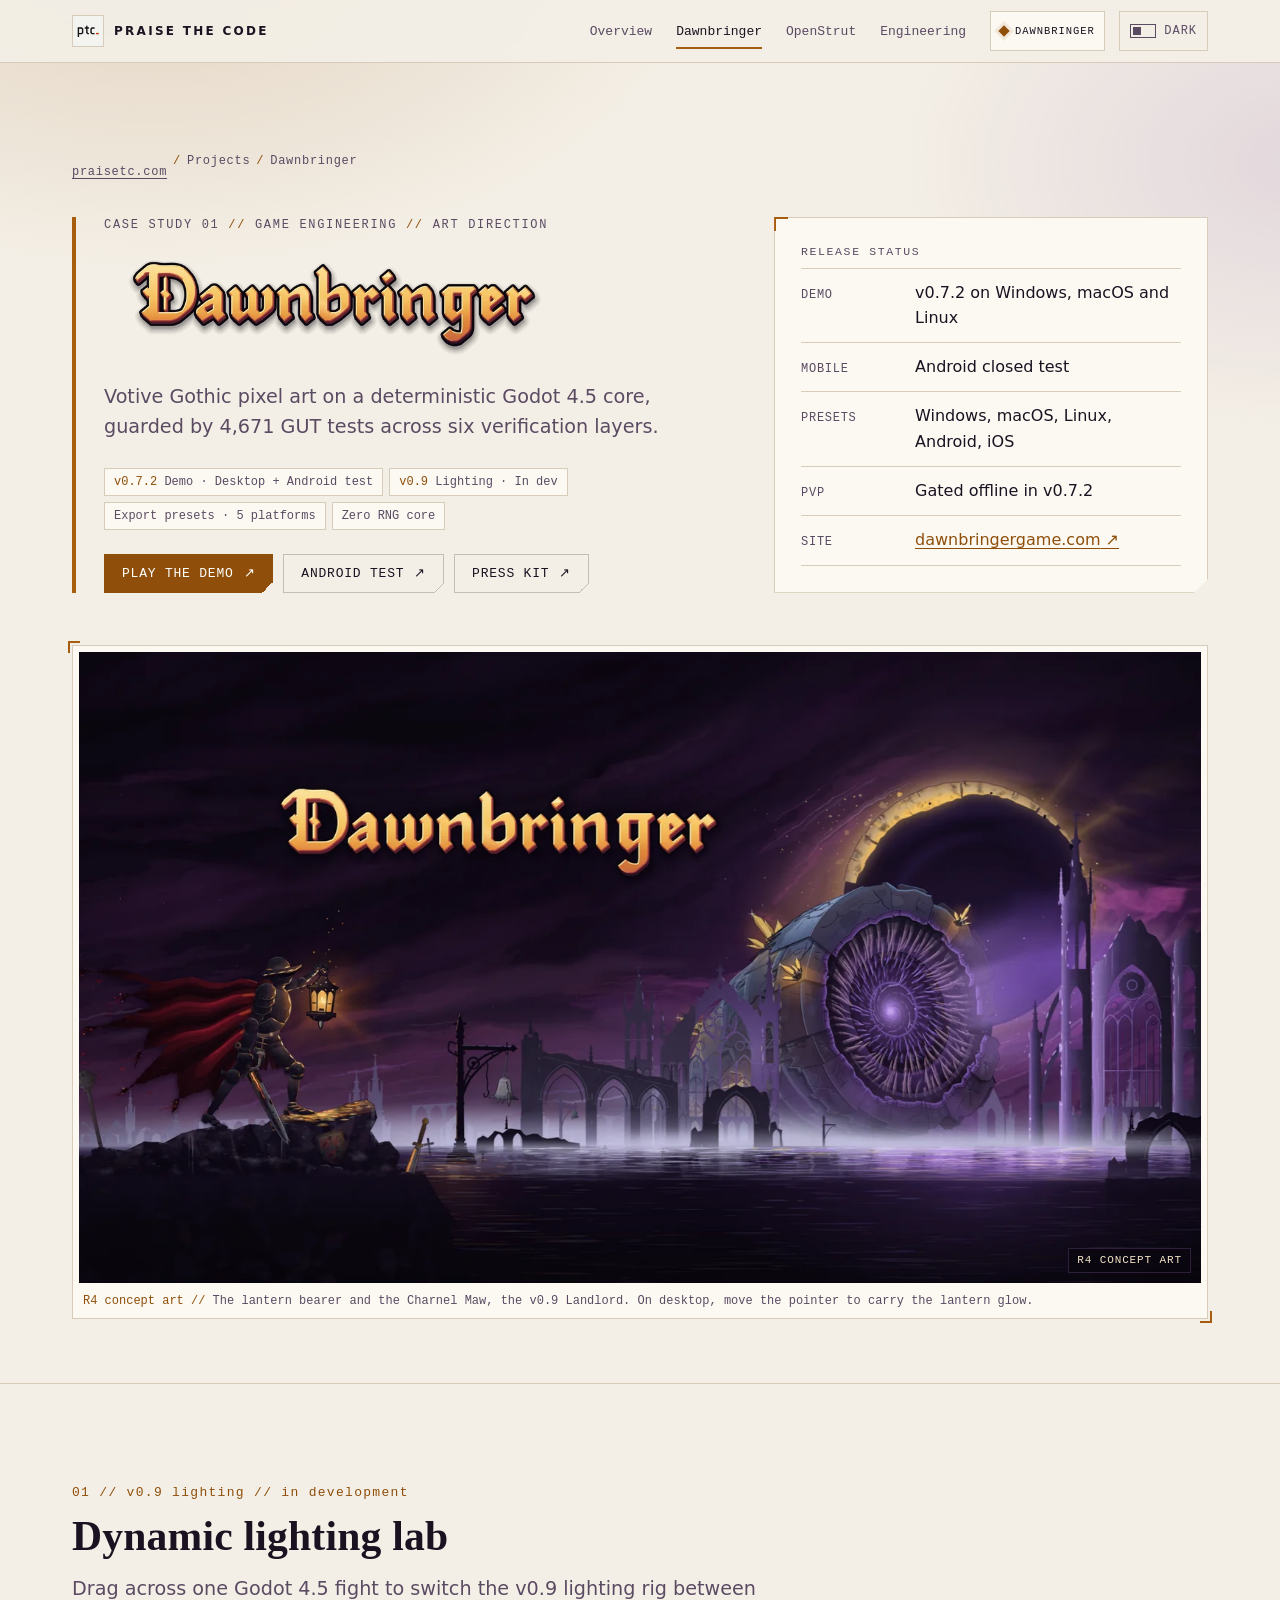
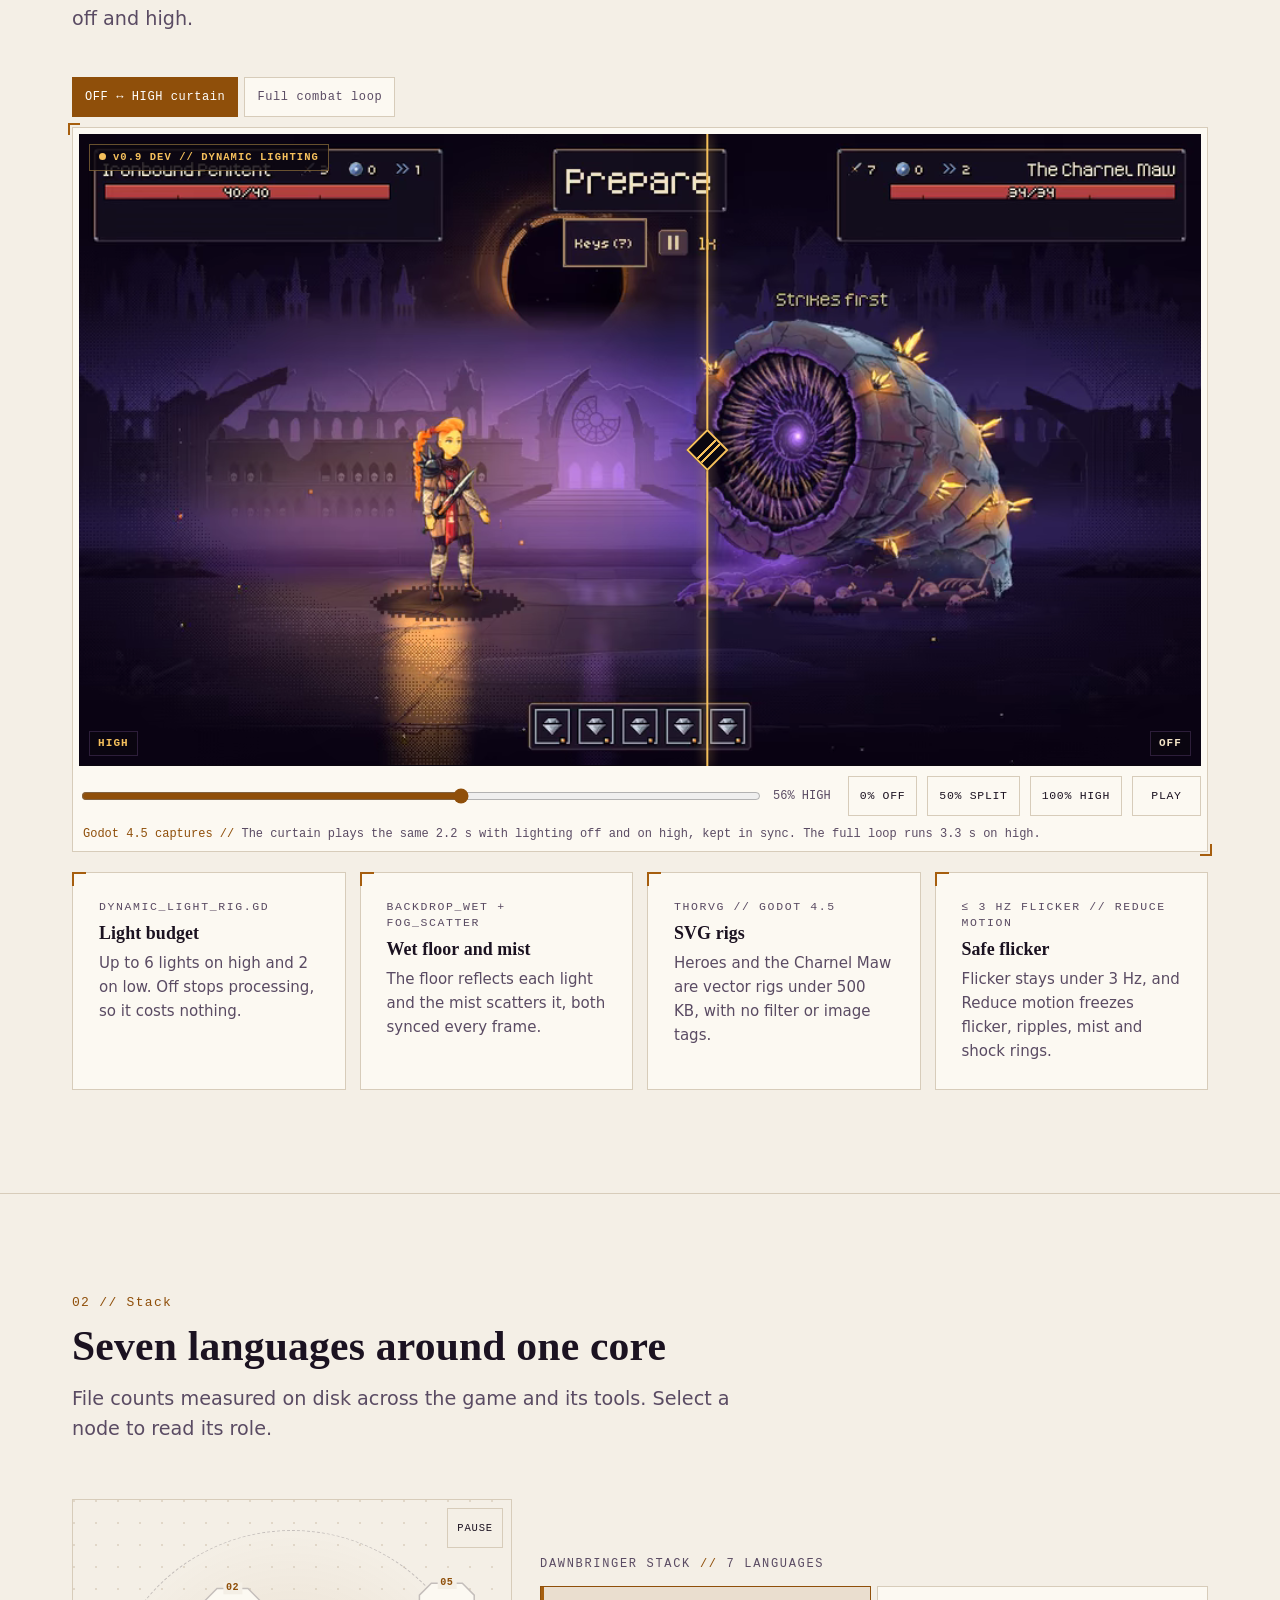
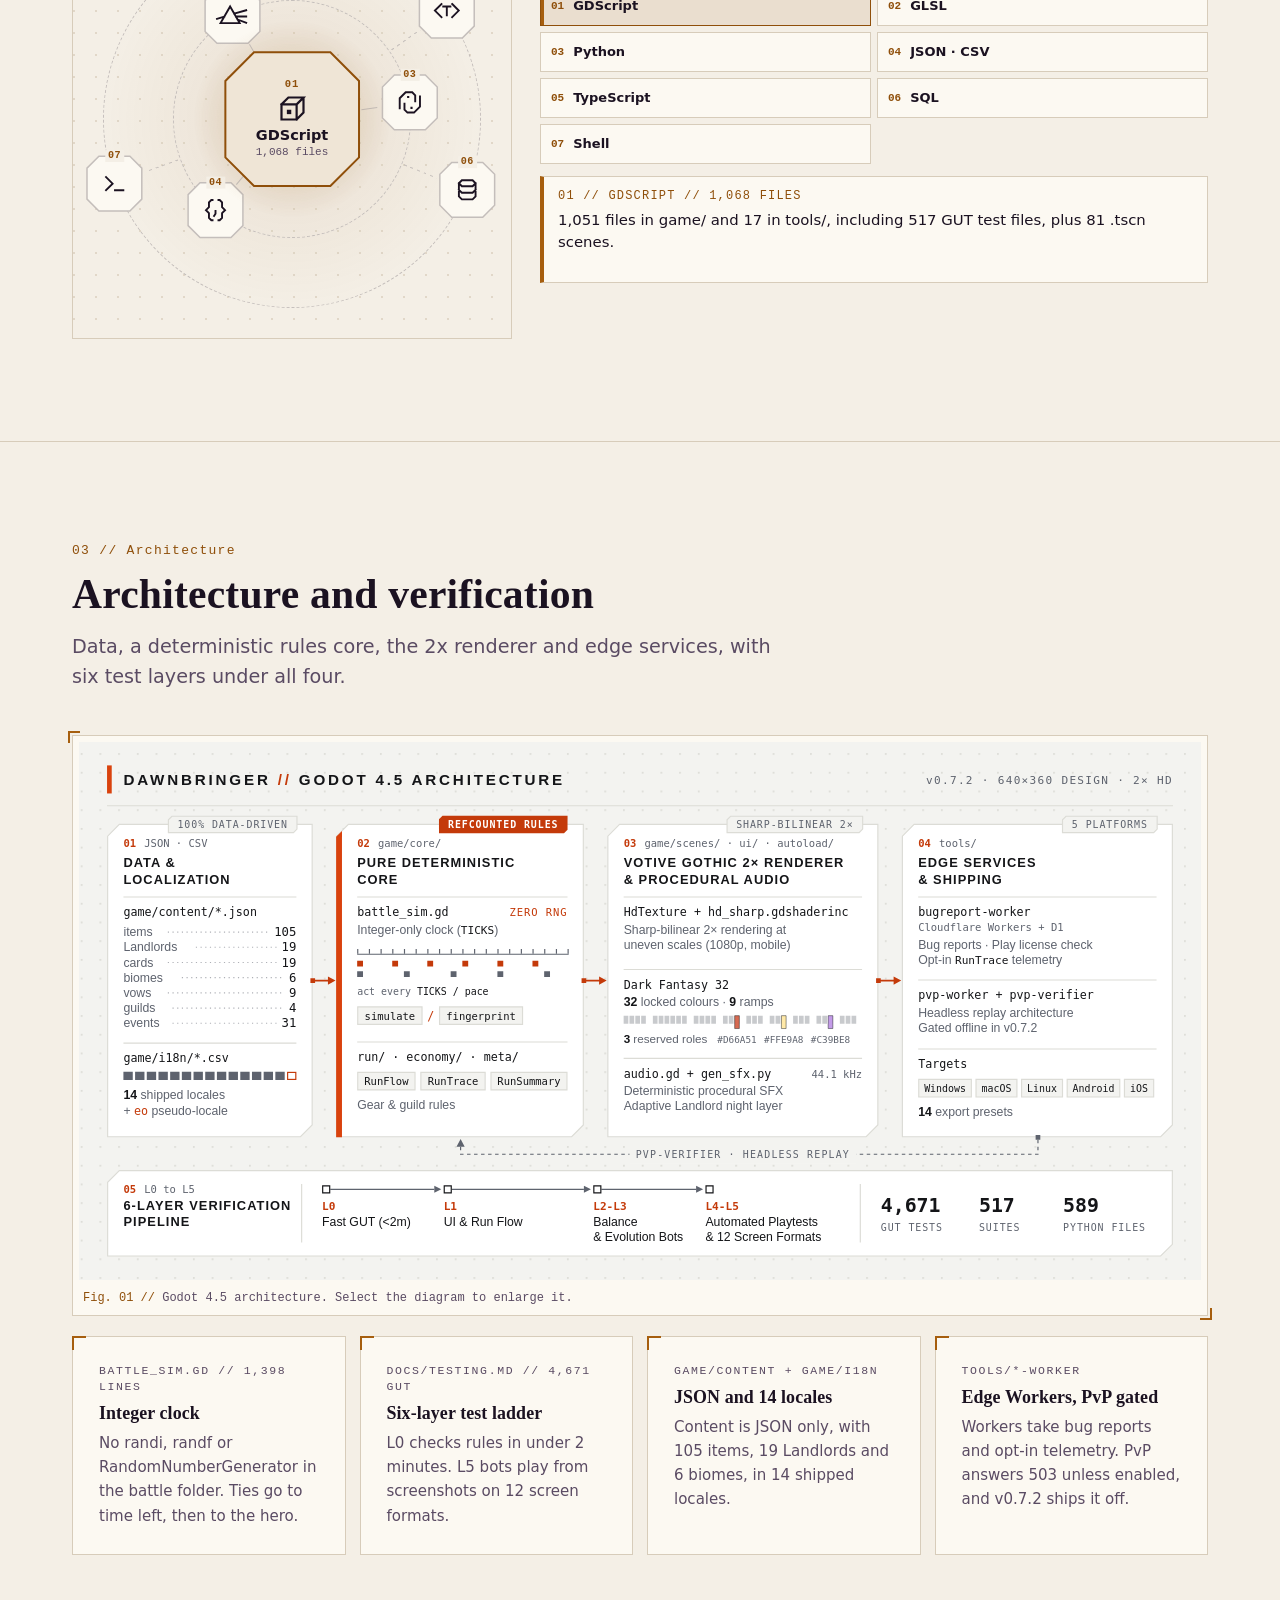
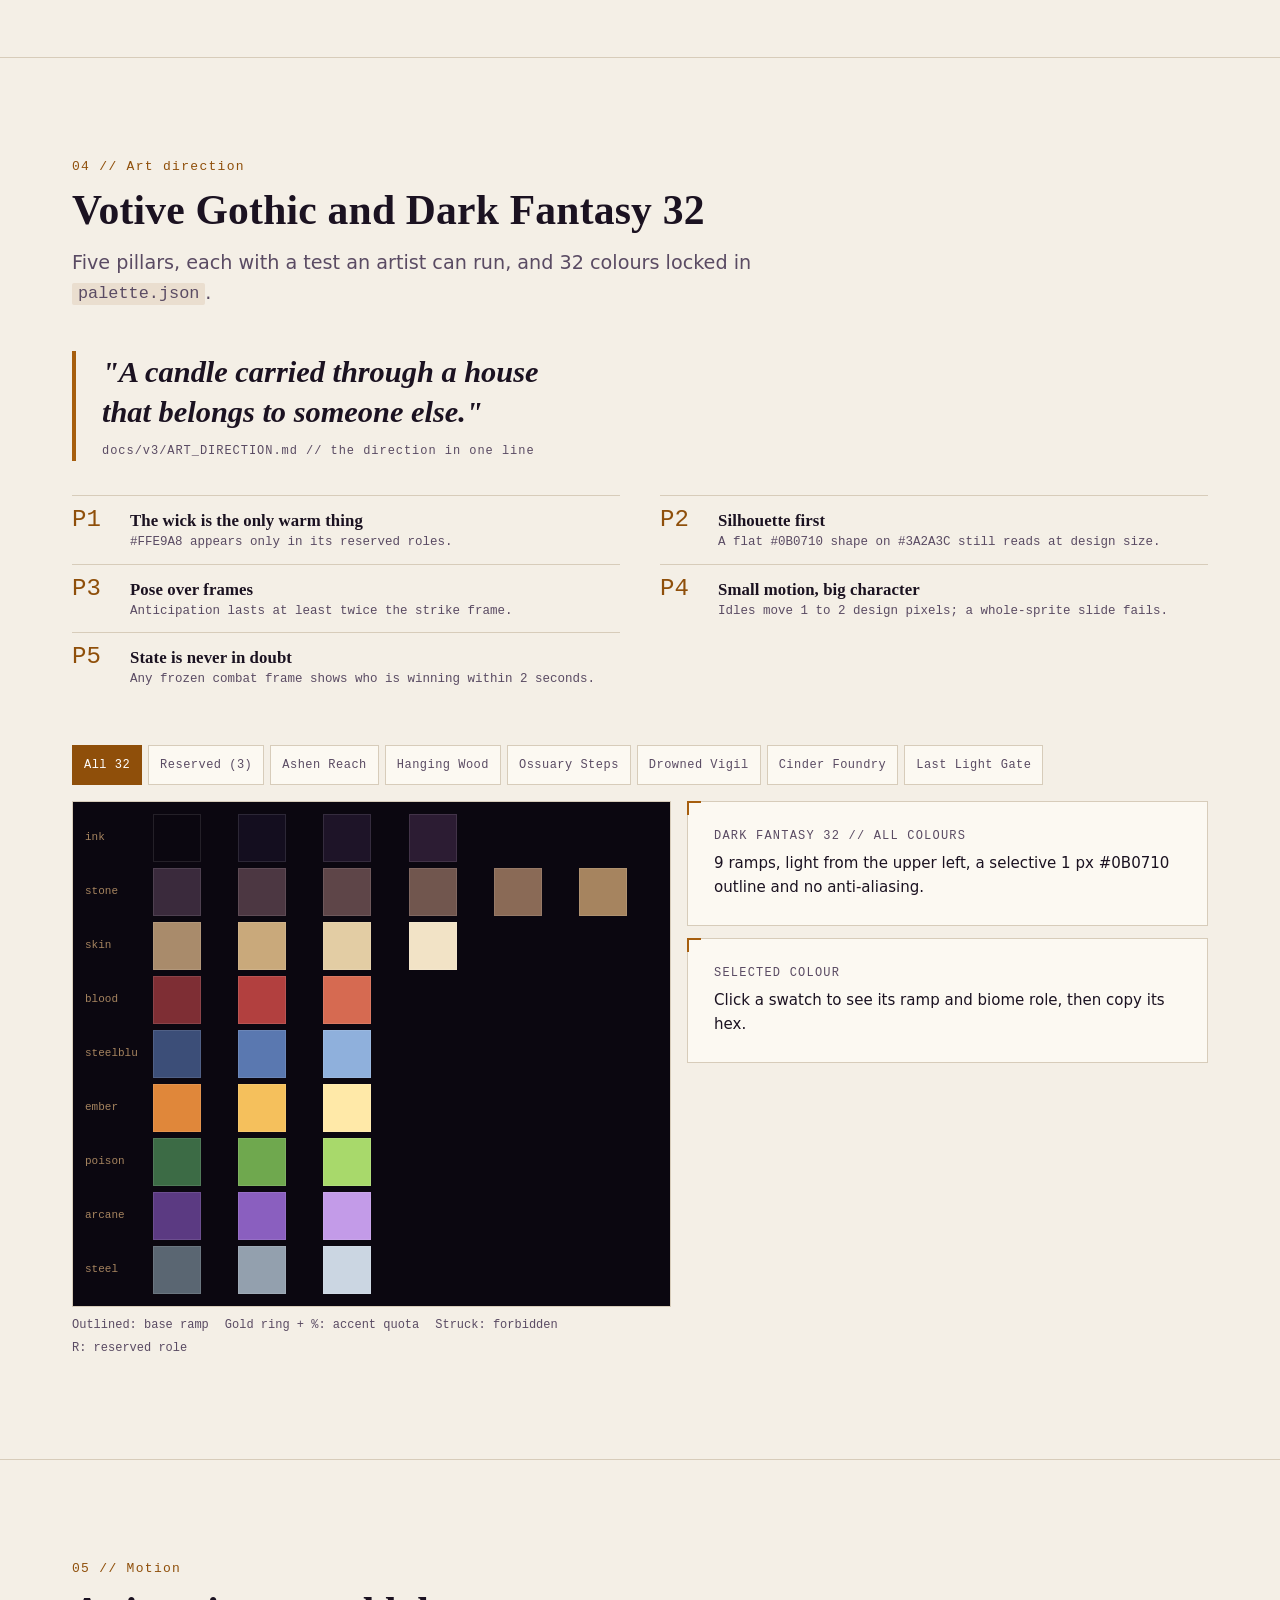
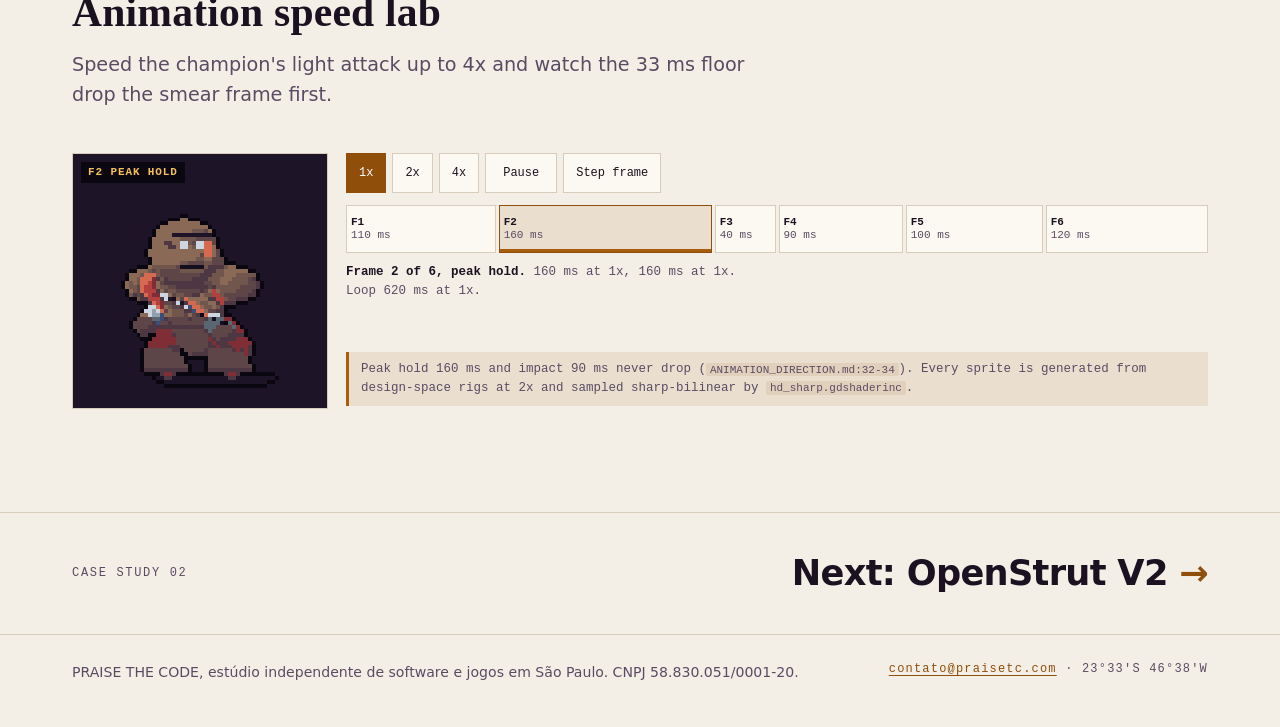
==== commit d7ea0d9e: "Make every control work by touch and stop the page from jumping on phones On a phone, scrolling over" ====
--- a/projects/dawnbringer/index.html
+++ b/projects/dawnbringer/index.html
@@ -88,7 +88,7 @@
           </div>
           <div class="cur-bar">
             <label class="sr" for="cur-r">Share of the frame with lighting on high</label>
-            <input id="cur-r" type="range" min="5" max="95" value="56">
+            <input id="cur-r" type="range" min="0" max="100" value="56">
             <output for="cur-r">56% HIGH</output>
             <button type="button" data-pos="0">0% OFF</button><button type="button" data-pos="50">50% SPLIT</button><button type="button" data-pos="100">100% HIGH</button><button type="button" data-play>Play</button>
           </div>
--- a/assets/site.css
+++ b/assets/site.css
@@ -62,10 +62,10 @@
 .brand{display:flex;align-items:center;gap:10px;color:var(--fg);text-decoration:none;font:600 12px/1 var(--sans);letter-spacing:.19em;text-transform:uppercase;white-space:nowrap}
 .brand img{width:32px;height:32px;border:1px solid var(--ln)}
 .links{display:flex;gap:4px;margin-left:auto;font:13px/1 var(--mono)}
-.links a{color:var(--mu);text-decoration:none;padding:10px;position:relative}
+.links a{color:var(--mu);text-decoration:none;padding:10px;position:relative;outline-offset:-2px}
 .links a:hover,.links a[aria-current]{color:var(--fg)}
 .links a[aria-current]::after{content:"";position:absolute;left:10px;right:10px;bottom:2px;height:2px;background:var(--bar)}
-.world-pill{display:inline-flex;align-items:center;gap:7px;width:calc(11ch + 32px);padding:7px 9px;border:1px solid var(--ln);background:var(--sf);font:10.5px/1 var(--mono);letter-spacing:.09em;color:var(--fg);white-space:nowrap;cursor:default}
+.world-pill{display:inline-flex;align-items:center;gap:7px;width:calc(11ch + 46px);padding:7px 9px;border:1px solid var(--ln);background:var(--sf);font:10.5px/1 var(--mono);letter-spacing:.09em;color:var(--fg);white-space:nowrap;cursor:default}
 button.world-pill{cursor:pointer}
 .world-pill i{flex:none;width:8px;height:8px;background:var(--ac);box-shadow:0 0 0 3px var(--tint);transform:rotate(45deg);transition:background-color .45s}
 .tog{display:inline-flex;align-items:center;gap:8px;background:none;border:1px solid var(--ln);padding:7px 10px;font:12px/1 var(--mono);letter-spacing:.08em;text-transform:uppercase;color:var(--mu);cursor:pointer}
@@ -148,7 +148,7 @@
 .tele small{display:block;font:11px/1.3 var(--mono);color:var(--ac);letter-spacing:.08em;text-transform:uppercase;margin-top:5px}
 @media (min-width:980px){.tele{grid-template-columns:repeat(5,minmax(0,1fr))}.tele li:last-child{grid-column:auto}}
 .spec{display:grid;grid-template-columns:max-content minmax(0,1fr);gap:8px 18px;margin:0;font-size:.93rem}
-.spec dt,.kv dt,.rows span,.cmp tbody th{font:400 12px/1.8 var(--mono);color:var(--mu);letter-spacing:.06em;text-transform:uppercase}
+.spec dt,.kv dt,.rows li>span:first-child,.cmp tbody th{font:400 12px/1.8 var(--mono);color:var(--mu);letter-spacing:.06em;text-transform:uppercase}
 .spec dd{margin:0;min-width:0;overflow-wrap:anywhere}
 .mark{width:72px;height:72px;border:1px solid var(--ln);margin-bottom:18px}
 .proj-h{display:flex;align-items:flex-end;gap:clamp(14px,3vw,26px);margin-bottom:clamp(22px,3.5vw,36px);flex-wrap:wrap}
@@ -200,6 +200,8 @@
 .cur-line::after{content:"";position:absolute;left:-15px;top:50%;width:30px;height:30px;margin-top:-15px;background:#0B0710 linear-gradient(90deg,#0000 11px,#F5C05C 11px 13px,#0000 13px 17px,#F5C05C 17px 19px,#0000 19px);border:2px solid #F5C05C;transform:rotate(45deg)}
 .cur-lab{position:absolute;bottom:10px;z-index:2;font:600 11px/1 var(--mono);letter-spacing:.1em;padding:6px 8px;background:rgb(11 7 16/.82);color:#F2E3C6;border:1px solid #2D1E3A;pointer-events:none}
 .cur-lab.l{left:10px;color:#F5C05C}.cur-lab.r{right:10px}
+.cur-lab{transition:opacity .2s}.cur.no-l .cur-lab.l,.cur.no-r .cur-lab.r{opacity:0}
+.cur-line::after{margin-left:var(--hx,0px)}
 .cur-bar{display:flex;flex-wrap:wrap;align-items:center;gap:8px 10px;margin-top:10px}
 .cur-bar input{flex:1 1 220px;accent-color:var(--ac);min-width:0}
 .cur-bar button{border-color:var(--ln);background:var(--sf);color:var(--fg)}
@@ -234,9 +236,9 @@
 .orb[aria-pressed=true] .oc,.orb:focus-visible .oc{stroke:var(--ac);stroke-width:2.5}
 .orb[aria-pressed=true] .ic,.orb:hover .ic{stroke:var(--ac)}
 .orb[aria-pressed=true] .ic .f,.orb:hover .ic .f{fill:var(--ac)}
-.orb:focus-visible .orb-u{outline:2px solid var(--ac);outline-offset:4px}
+.orb:focus-visible .orb-u{outline:2px solid var(--ac);outline-offset:1px}
 .orb-hub{position:absolute;left:50%;top:50%;width:31cqi;height:31cqi;margin:-15.5cqi 0 0 -15.5cqi;padding:0;border:0;background:none;cursor:pointer;display:grid;place-content:center;justify-items:center;gap:.6cqi;text-align:center;z-index:1}
-.orb-hub::before{content:"";position:absolute;inset:-22%;border-radius:50%;background:radial-gradient(closest-side,color-mix(in srgb,var(--ac) 26%,#0000),#0000);animation:pulse 3.6s ease-in-out infinite;z-index:-1}
+.orb-hub::before{content:"";position:absolute;inset:-22%;pointer-events:none;border-radius:50%;background:radial-gradient(closest-side,color-mix(in srgb,var(--ac) 26%,#0000),#0000);animation:pulse 3.6s ease-in-out infinite;z-index:-1}
 .orb-hub .oc{stroke:var(--ac);stroke-width:2}
 .orb-hub[aria-pressed=true] .oc{fill:color-mix(in srgb,var(--ac) 12%,var(--sf))}
 .orb-hub>*{position:relative}
@@ -307,7 +309,7 @@
 .alab-c button:hover{transform:translateY(-1px)}
 .alab-c button[aria-pressed=true]{background:var(--ac);border-color:var(--ac);color:var(--on)}
 .alab-tl{display:flex;gap:3px;margin:0 0 10px}
-.alab-tl button{flex:var(--w) 1 0;min-width:0;padding:8px 4px;border:1px solid var(--ln);background:var(--sf);font:11px/1.25 var(--mono);color:var(--mu);cursor:pointer;text-align:left;overflow:hidden;transition:flex-grow .4s var(--spring),background-color .2s,border-color .2s}
+.alab-tl button{flex:var(--w) 1 0;min-width:44px;height:48px;white-space:nowrap;padding:8px 4px;border:1px solid var(--ln);background:var(--sf);font:11px/1.25 var(--mono);color:var(--mu);cursor:pointer;text-align:left;overflow:hidden;transition:flex-grow .4s var(--spring),background-color .2s,border-color .2s}
 .alab-tl button b{display:block;color:var(--fg);font-weight:600}
 .alab-tl button[aria-current=true]{border-color:var(--ac);background:var(--tint);box-shadow:inset 0 -3px 0 var(--bar)}
 .alab-tl button.drop{opacity:.6;background:repeating-linear-gradient(135deg,var(--sf) 0 6px,var(--tint) 6px 12px)}
@@ -368,7 +370,7 @@
 .cmp thead .on{color:var(--ac);box-shadow:inset 0 3px 0 var(--bar)}
 @media (min-width:760px){.cmp [data-m]:not(.on){opacity:.5}}
 @media (max-width:759px){.cmp [data-m]:not(.on){display:none}.cmp tbody th{width:34%}}
-.perf{table-layout:auto}.perf th,.perf td{padding:9px 10px}.perf tbody th{width:auto}
+.perf{table-layout:auto;min-width:520px}.perf th,.perf td{padding:9px 10px;overflow-wrap:normal}.perf tbody th{width:auto}
 .bars{display:grid;gap:14px}
 .bars li{display:grid;gap:6px;min-width:0}
 .bars .lb{display:flex;justify-content:space-between;gap:12px;font:12.5px/1.4 var(--mono);color:var(--mu);flex-wrap:wrap}
@@ -411,7 +413,7 @@
 @media (min-width:980px){.contact{grid-template-columns:repeat(2,minmax(0,1fr))}}
 .contact h2{font-size:clamp(1.6rem,3.2vw,2.4rem);margin-bottom:20px}
 .rows li{display:grid;grid-template-columns:100px minmax(0,1fr);gap:14px;padding:11px 0;border-bottom:1px solid var(--ln);align-items:baseline}
-@media (max-width:599px){.rows li{grid-template-columns:76px minmax(0,1fr);gap:12px}}
+@media (max-width:599px){.rows li{grid-template-columns:96px minmax(0,1fr);gap:12px}}
 .rows li:first-child{border-top:1px solid var(--ln)}
 .rows a{overflow-wrap:anywhere}
 .rows .v{color:var(--fg)}
@@ -428,3 +430,32 @@
 dialog.lb .x{position:fixed;top:12px;right:12px;font:12px/1 var(--mono);padding:10px 12px;background:#1A1C20;color:#F3F4F6;border:1px solid #2C3038;cursor:pointer}
 @keyframes lbin{from{opacity:0;transform:scale(.98)}to{opacity:1;transform:none}}
 @media (prefers-reduced-motion:reduce){*,*::before,*::after{transition:none!important;animation:none!important;scroll-behavior:auto!important}.lantern>img{transform:none}.orb-tog{display:none}}
+
+/* Touch targets: 40 px everywhere, 44 px on touch screens. Enlarge shows the diagram at full size on phones. */
+.tabs button,.vid-ctl button,.cur-bar button,.orb-tog,.pal-f button,.alab-c button,.app-bar button,.tog,dialog.lb .x{min-height:40px}
+.app-bar a,.links a{min-height:40px;display:inline-flex;align-items:center}
+.orb-chips{grid-auto-rows:40px;min-height:calc(var(--rows,4)*46px - 6px)}
+@media (pointer:coarse){
+  .tabs button,.vid-ctl button,.cur-bar button,.orb-tog,.pal-f button,.alab-c button,.app-bar button,.app-bar a,.tog,.links a,dialog.lb .x{min-height:44px}
+  .orb-chips{grid-auto-rows:44px;min-height:calc(var(--rows,4)*50px - 6px)}
+  .cur-bar input,.sbx-c input{height:32px}
+}
+@media (max-width:759px){
+  dialog.lb[open]{place-items:start}
+  dialog.lb figure{max-width:none}
+  dialog.lb img{width:auto;max-width:none;max-height:none;height:min(78vh,540px)}
+}
+.world-pill,.wc-c button,[data-w],[data-md]{min-height:40px}
+.crumbs a,.next .eye{display:inline-flex;align-items:center;min-height:40px}
+@media (pointer:coarse){.world-pill,[data-w],[data-md]{min-height:44px}.crumbs a,.next .eye{min-height:44px}}
+@media (max-width:759px){.const-out{min-height:8.6em}}
+/* Phones: a square sandbox gives the plan room under the HUD; remaining small targets reach 44 px. */
+@media (max-width:599px){.sbx canvas{aspect-ratio:1}}
+@media (pointer:coarse){
+  .alab-c button{min-width:44px}
+  .brand{min-height:44px}
+  .recipes button,.btn,.next .big,.rows a{display:inline-flex;align-items:center;min-height:44px}
+  .cur-bar input,.sbx-c input{height:44px}
+}
+dialog.lb figcaption{position:sticky;left:0;max-width:min(90ch,calc(100vw - 24px))}
+@media (pointer:coarse){.foot .co a{display:inline-block;padding-block:15px;margin-block:-15px}}
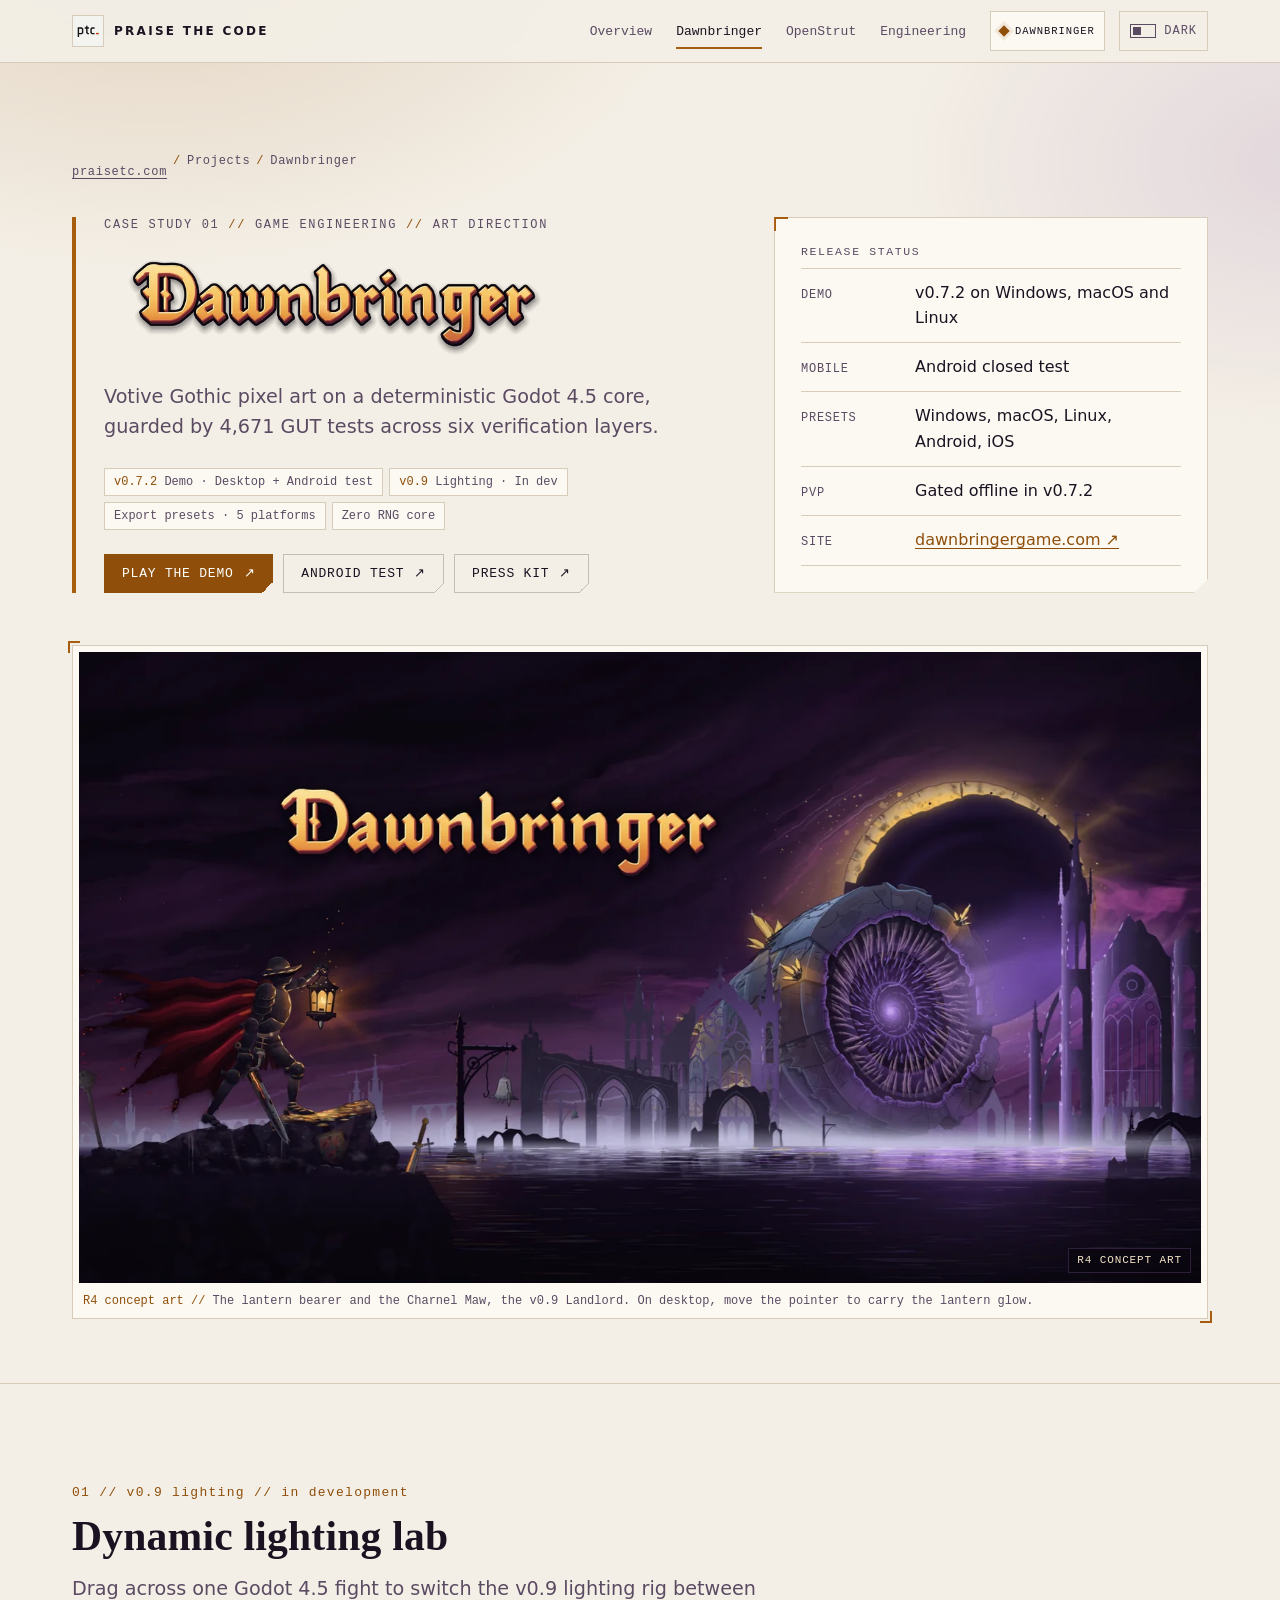
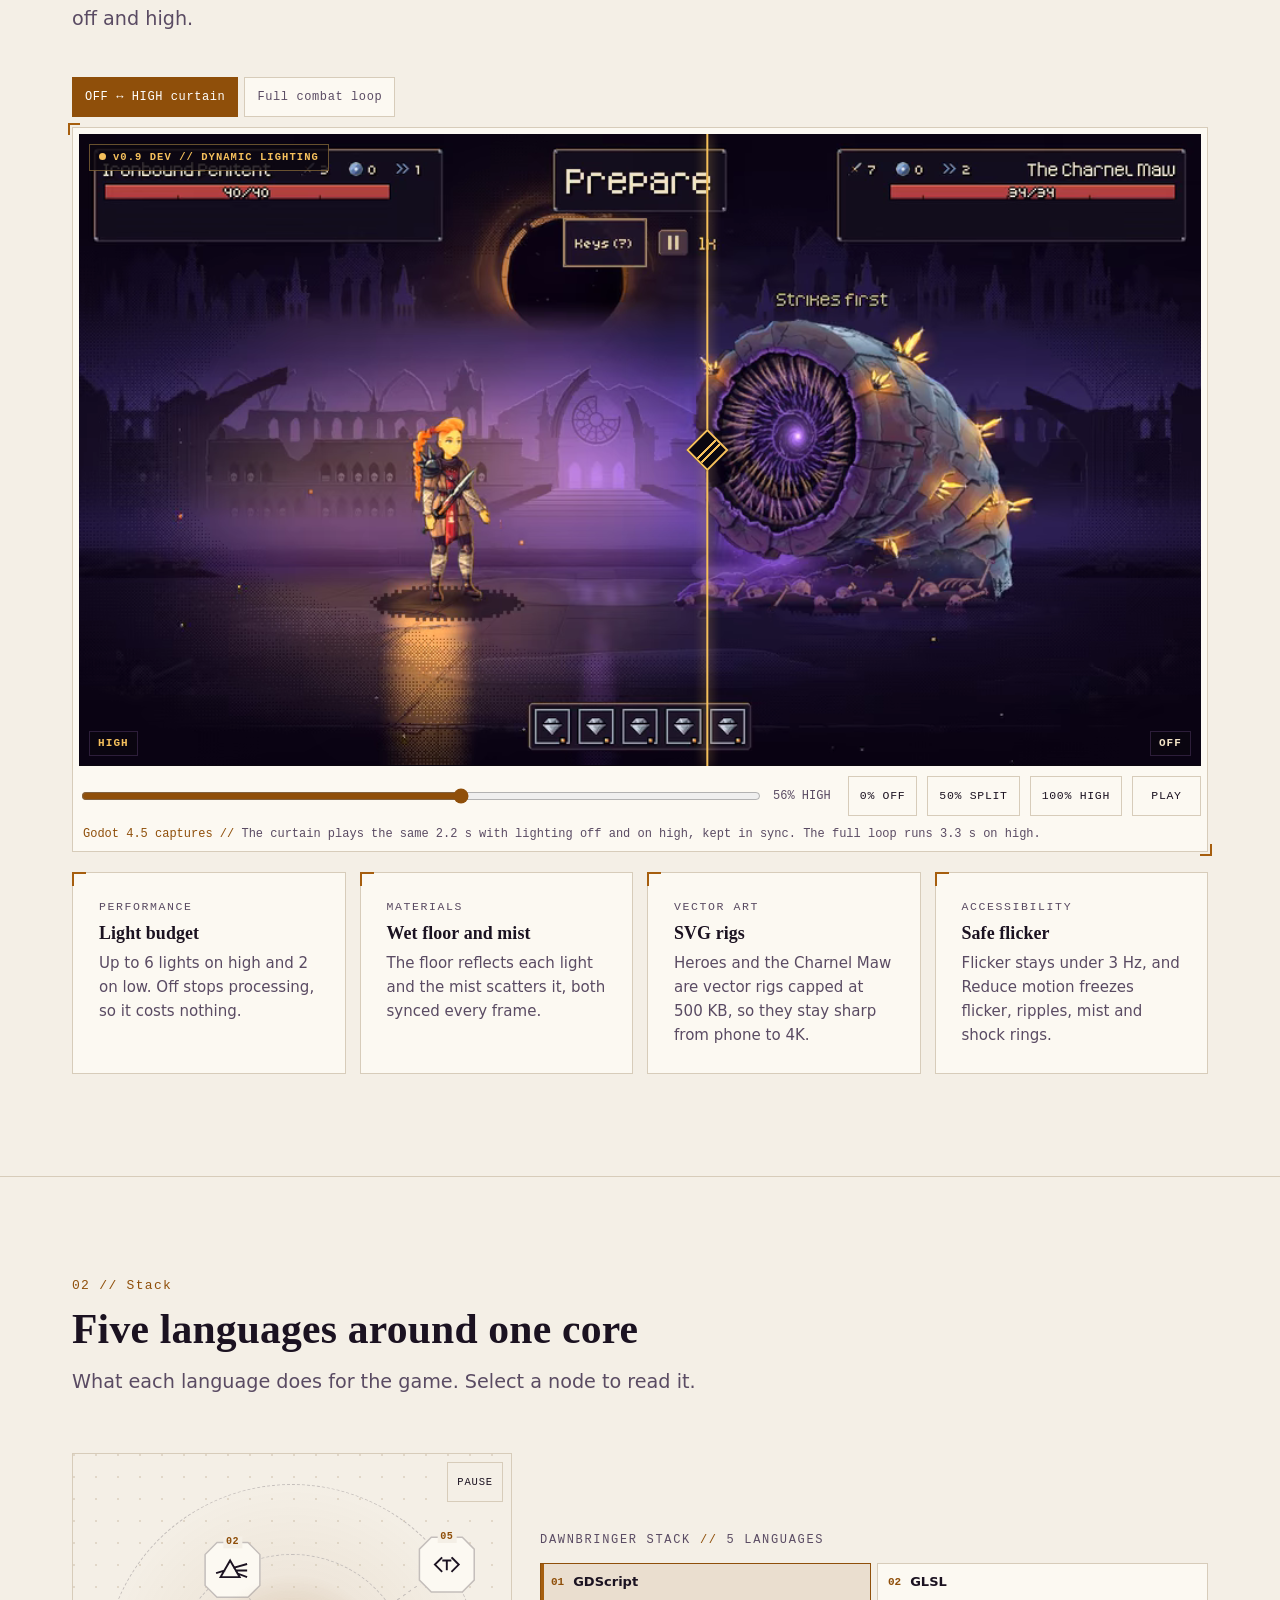
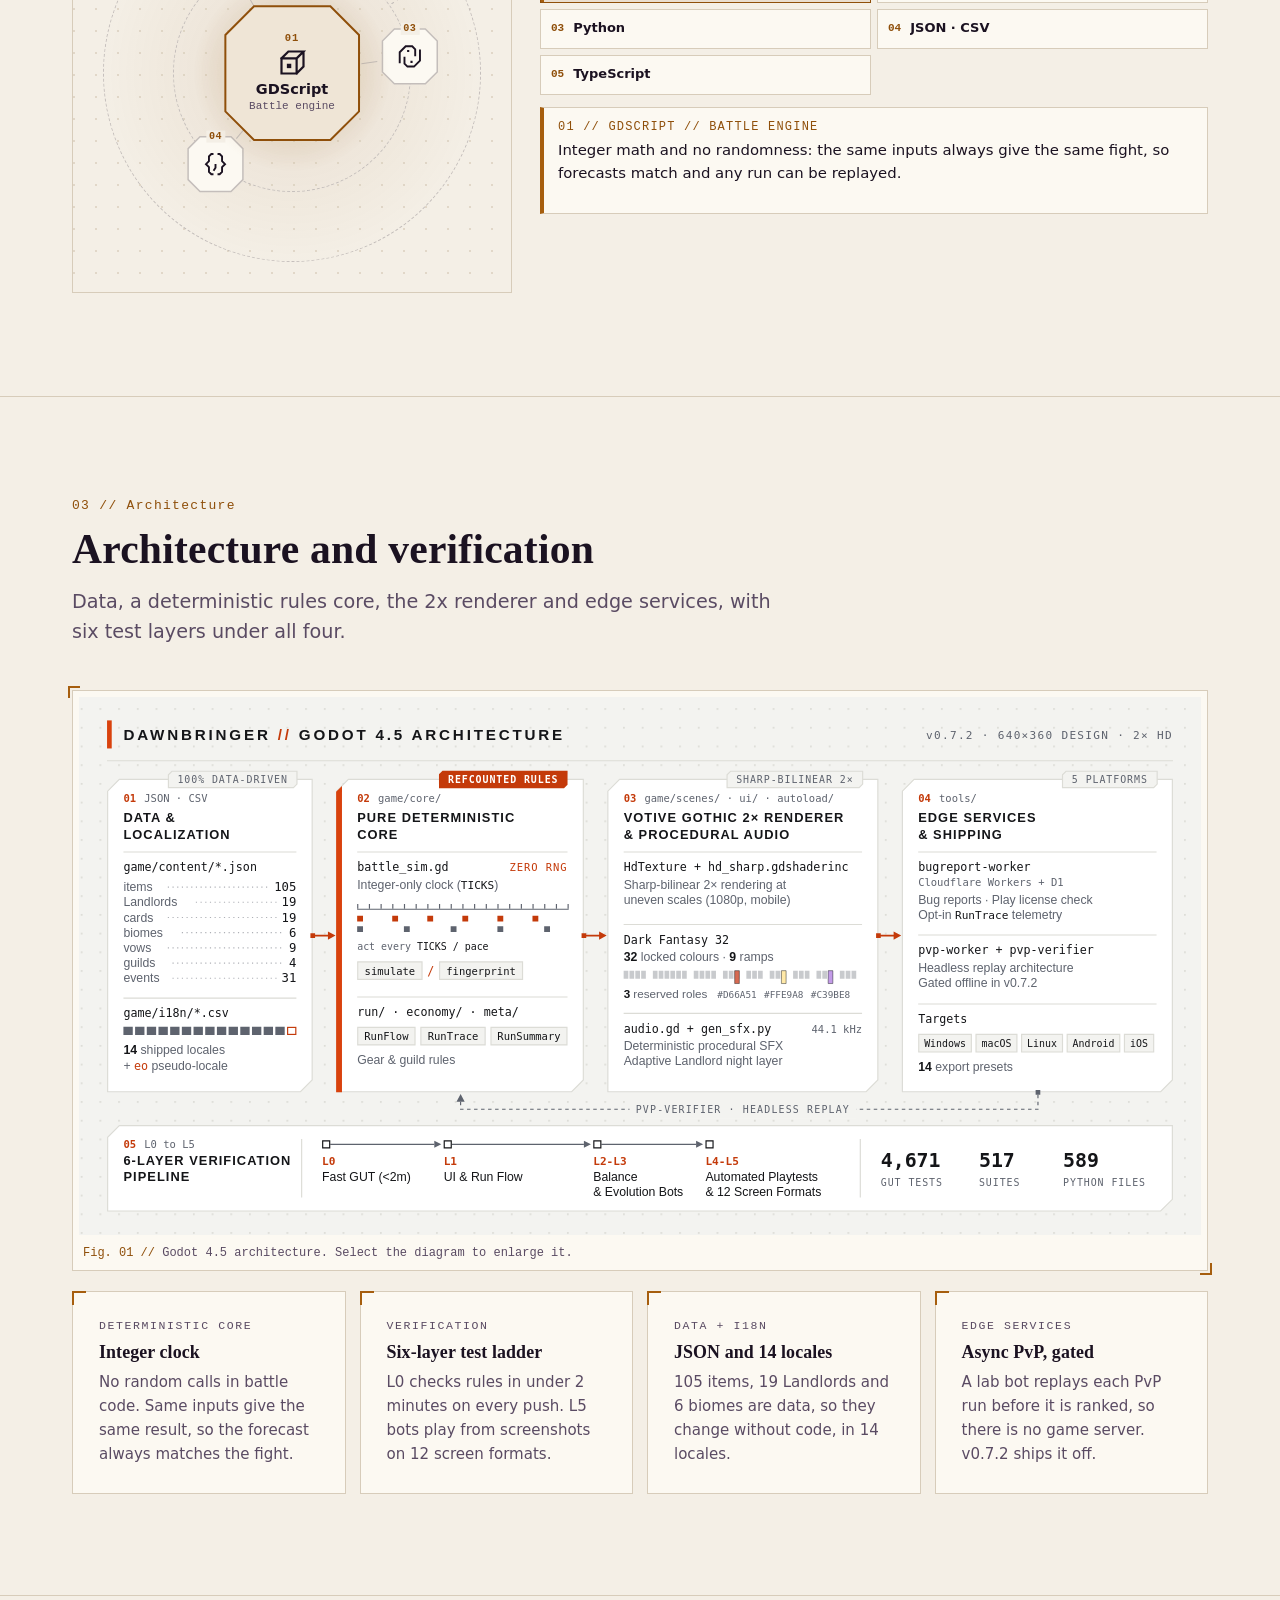
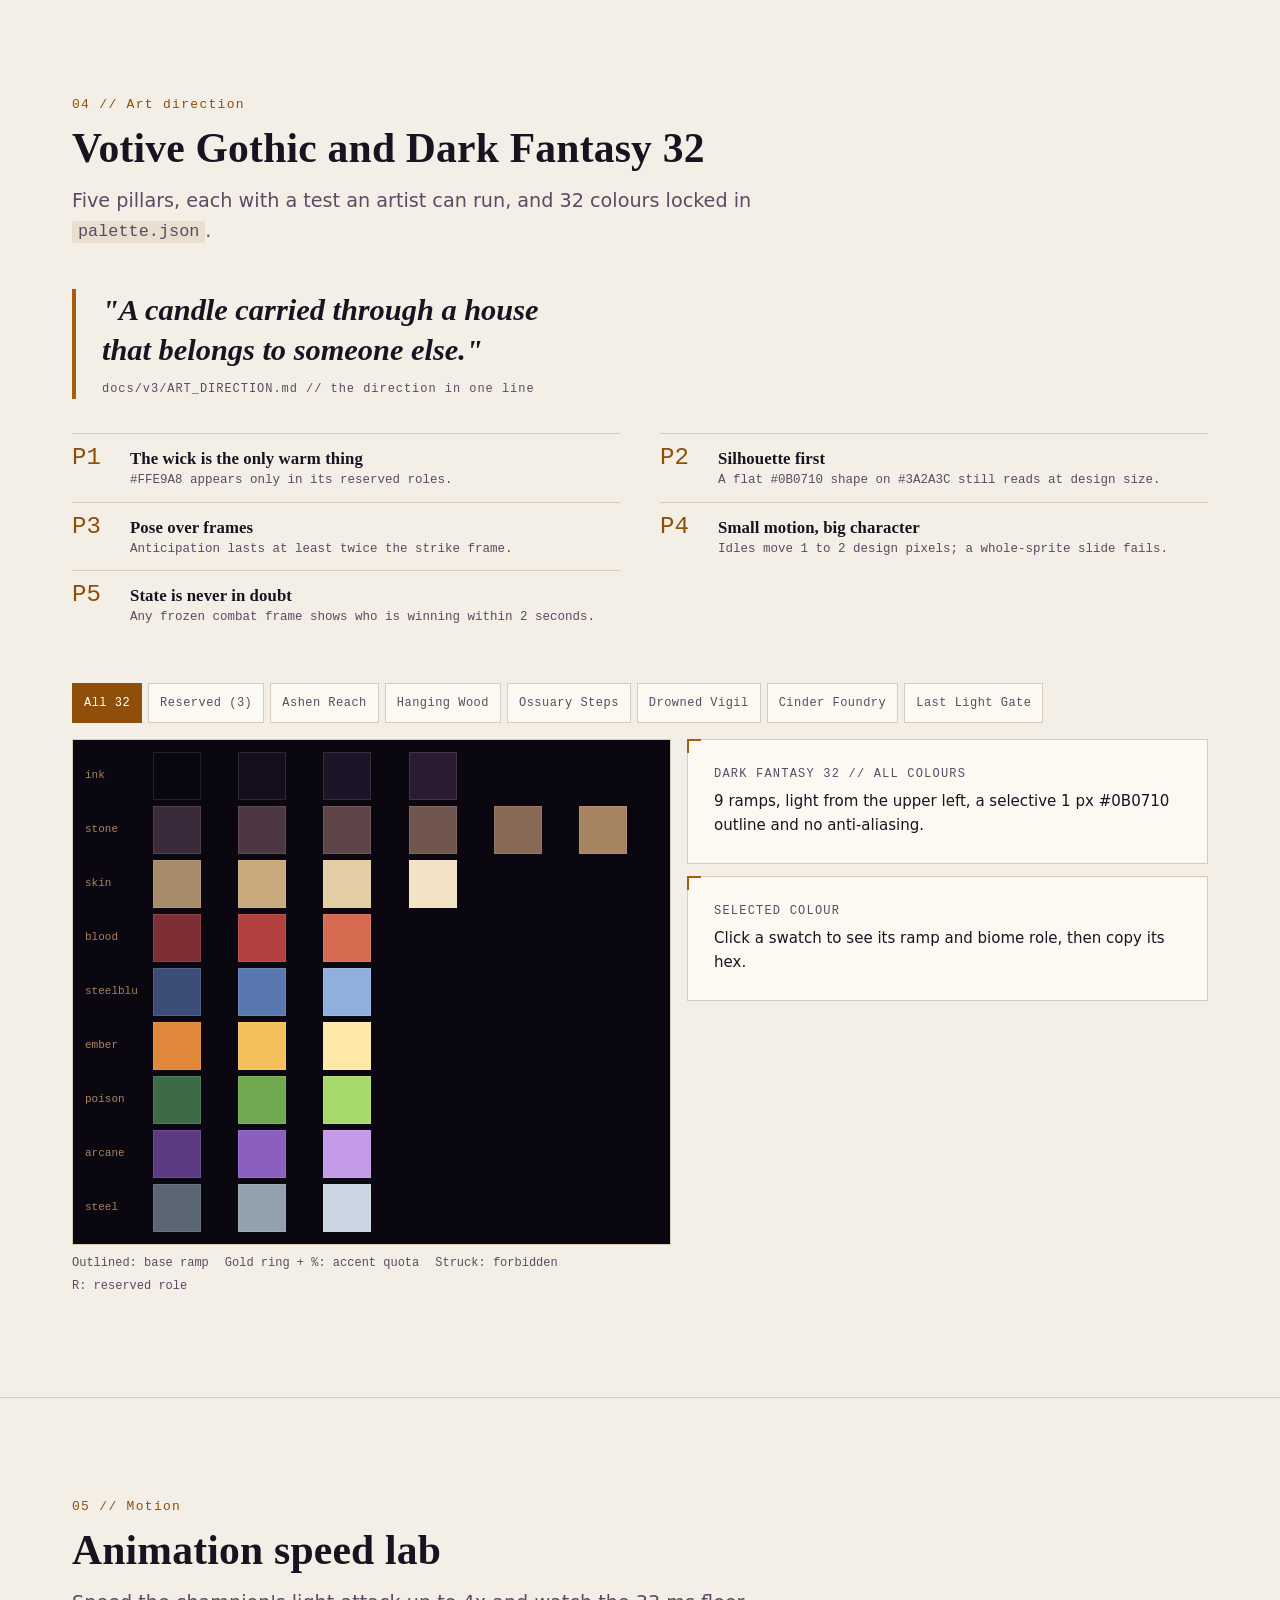
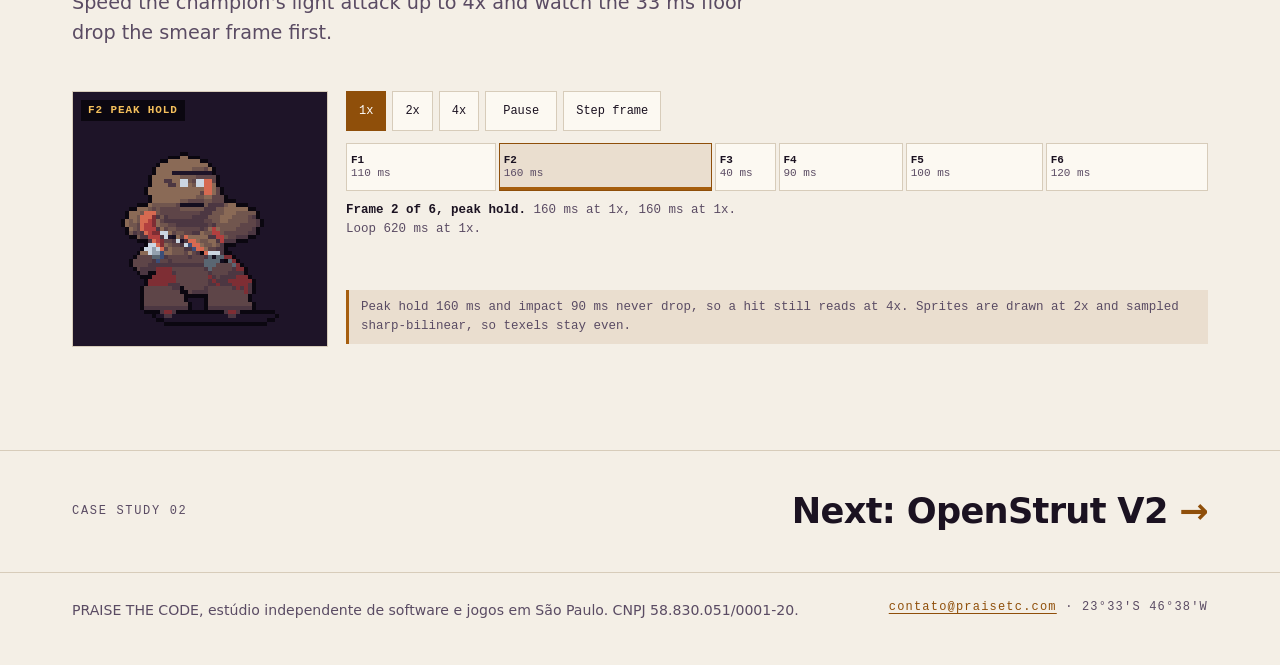
==== commit d7699761: "Show each project's strengths instead of file counts Co-Authored-By: Claude Opus 5.5 <noreply@anthro" ====
--- a/projects/dawnbringer/index.html
+++ b/projects/dawnbringer/index.html
@@ -104,36 +104,34 @@
       <figcaption><b>Godot 4.5 captures //</b> The curtain plays the same 2.2 s with lighting off and on high, kept in sync. The full loop runs 3.3 s on high.</figcaption>
     </figure>
     <div class="cards c4" style="margin-top:20px">
-      <article class="card"><p class="eye">dynamic_light_rig.gd</p><h3>Light budget</h3><p>Up to 6 lights on high and 2 on low. Off stops processing, so it costs nothing.</p></article>
-      <article class="card"><p class="eye">backdrop_wet + fog_scatter</p><h3>Wet floor and mist</h3><p>The floor reflects each light and the mist scatters it, both synced every frame.</p></article>
-      <article class="card"><p class="eye">ThorVG // Godot 4.5</p><h3>SVG rigs</h3><p>Heroes and the Charnel Maw are vector rigs under 500 KB, with no filter or image tags.</p></article>
-      <article class="card"><p class="eye">≤ 3 Hz flicker // Reduce motion</p><h3>Safe flicker</h3><p>Flicker stays under 3 Hz, and Reduce motion freezes flicker, ripples, mist and shock rings.</p></article>
+      <article class="card"><p class="eye">Performance</p><h3>Light budget</h3><p>Up to 6 lights on high and 2 on low. Off stops processing, so it costs nothing.</p></article>
+      <article class="card"><p class="eye">Materials</p><h3>Wet floor and mist</h3><p>The floor reflects each light and the mist scatters it, both synced every frame.</p></article>
+      <article class="card"><p class="eye">Vector art</p><h3>SVG rigs</h3><p>Heroes and the Charnel Maw are vector rigs capped at 500 KB, so they stay sharp from phone to 4K.</p></article>
+      <article class="card"><p class="eye">Accessibility</p><h3>Safe flicker</h3><p>Flicker stays under 3 Hz, and Reduce motion freezes flicker, ripples, mist and shock rings.</p></article>
     </div>
   </div>
 </section>
 
 <section class="sec cv" id="stack" aria-labelledby="h-stack">
   <div class="wrap">
-    <div class="sh"><p class="num">02 // Stack</p><h2 id="h-stack">Seven languages around one core</h2><p class="lead">File counts measured on disk across the game and its tools. Select a node to read its role.</p></div>
+    <div class="sh"><p class="num">02 // Stack</p><h2 id="h-stack">Five languages around one core</h2><p class="lead">What each language does for the game. Select a node to read it.</p></div>
     <div class="orbit" data-orbit>
       <div class="orbit-wrap"><div class="orbit-stage">
         <div class="orb-ring r1">
-          <span class="orb-arm" style="--a:-120deg"><button class="orb" type="button" data-k="02" data-icon="prism" data-name="GLSL" data-sub="13 shaders" data-d="11 .gdshader and 2 .gdshaderinc files. hit_flash.gdshader and afterlife_sprite.gdshader drive combat feedback.">02</button></span>
-          <span class="orb-arm" style="--a:-8deg"><button class="orb" type="button" data-k="03" data-icon="hooks" data-name="Python" data-sub="589 files" data-d="529 in tools/: the 2x art generators, the seeded SFX synthesizer gen_sfx.py and the headless PvP verifier.">03</button></span>
-          <span class="orb-arm" style="--a:130deg"><button class="orb" type="button" data-k="04" data-icon="braces" data-name="JSON · CSV" data-sub="Data + 14 i18n" data-d="game/content/ holds only JSON, no .gd file. game/i18n/ holds CSV catalogs for 14 shipped locales.">04</button></span>
+          <span class="orb-arm" style="--a:-120deg"><button class="orb" type="button" data-k="02" data-icon="prism" data-name="GLSL" data-sub="Crisp pixels" data-d="2x pixel art at 1080p or on a phone gets uneven texels. A sharp-bilinear shader keeps each texel the same size.">02</button></span>
+          <span class="orb-arm" style="--a:-8deg"><button class="orb" type="button" data-k="03" data-icon="hooks" data-name="Python" data-sub="Art + sound gen" data-d="Sprites are redrawn at 2x by scripts, never upscaled, and every sound is synthesized from a seed, with no samples.">03</button></span>
+          <span class="orb-arm" style="--a:130deg"><button class="orb" type="button" data-k="04" data-icon="braces" data-name="JSON · CSV" data-sub="14 locales" data-d="Content is pure data, and every string ships in 14 locales.">04</button></span>
         </div>
         <div class="orb-ring r2">
-          <span class="orb-arm" style="--a:-35deg"><button class="orb" type="button" data-k="05" data-icon="ts" data-name="TypeScript" data-sub="42 files" data-d="Cloudflare Workers for bug reports, the Android licence check, opt-in telemetry and the weekly PvP queue.">05</button></span>
-          <span class="orb-arm" style="--a:22deg"><button class="orb" type="button" data-k="06" data-icon="db" data-name="SQL" data-sub="7 D1 migrations" data-d="Seven D1 migrations for the two Workers. The client IP keys the rate limiter and is never stored.">06</button></span>
-          <span class="orb-arm" style="--a:160deg"><button class="orb" type="button" data-k="07" data-icon="shell" data-name="Shell" data-sub="55 scripts" data-d="tools/test/run_tests.sh runs the test layers with --fast and --ui. The other scripts drive CI and exports.">07</button></span>
-        </div>
-        <button class="orb-hub" type="button" data-k="01" data-icon="cube" data-name="GDScript" data-sub="1,068 files" data-d="1,051 files in game/ and 17 in tools/, including 517 GUT test files, plus 81 .tscn scenes.">01 GDScript</button>
+          <span class="orb-arm" style="--a:-35deg"><button class="orb" type="button" data-k="05" data-icon="ts" data-name="TypeScript" data-sub="Async PvP" data-d="A lab bot replays each weekly challenge before it reaches the board, so PvP needs no game server. Off in v0.7.2.">05</button></span>
+        </div>
+        <button class="orb-hub" type="button" data-k="01" data-icon="cube" data-name="GDScript" data-sub="Battle engine" data-d="Integer math and no randomness: the same inputs always give the same fight, so forecasts match and any run can be replayed.">01 GDScript</button>
         <button class="orb-tog" type="button" aria-pressed="false" aria-label="Pause the orbit">Pause</button>
       </div></div>
       <div class="orbit-panel">
-        <p class="eye">Dawnbringer stack <b>//</b> 7 languages</p>
-        <div class="orb-chips" role="group" aria-label="Dawnbringer stack nodes" style="--rows:4"></div>
-        <p class="const-out" aria-live="polite"><b data-o="t">01 // GDScript // 1,068 files</b><span data-o="d">1,051 files in game/ and 17 in tools/, including 517 GUT test files, plus 81 .tscn scenes.</span></p>
+        <p class="eye">Dawnbringer stack <b>//</b> 5 languages</p>
+        <div class="orb-chips" role="group" aria-label="Dawnbringer stack nodes" style="--rows:3"></div>
+        <p class="const-out" aria-live="polite"><b data-o="t">01 // GDScript // Battle engine</b><span data-o="d">Integer math and no randomness: the same inputs always give the same fight, so forecasts match and any run can be replayed.</span></p>
       </div>
     </div>
   </div>
@@ -150,10 +148,10 @@
       <figcaption><b>Fig. 01 //</b> Godot 4.5 architecture. Select the diagram to enlarge it.</figcaption>
     </figure>
     <div class="cards c4" style="margin-top:20px">
-      <article class="card"><p class="eye">battle_sim.gd // 1,398 lines</p><h3>Integer clock</h3><p>No randi, randf or RandomNumberGenerator in the battle folder. Ties go to time left, then to the hero.</p></article>
-      <article class="card"><p class="eye">docs/TESTING.md // 4,671 GUT</p><h3>Six-layer test ladder</h3><p>L0 checks rules in under 2 minutes. L5 bots play from screenshots on 12 screen formats.</p></article>
-      <article class="card"><p class="eye">game/content + game/i18n</p><h3>JSON and 14 locales</h3><p>Content is JSON only, with 105 items, 19 Landlords and 6 biomes, in 14 shipped locales.</p></article>
-      <article class="card"><p class="eye">tools/*-worker</p><h3>Edge Workers, PvP gated</h3><p>Workers take bug reports and opt-in telemetry. PvP answers 503 unless enabled, and v0.7.2 ships it off.</p></article>
+      <article class="card"><p class="eye">Deterministic core</p><h3>Integer clock</h3><p>No random calls in battle code. Same inputs give the same result, so the forecast always matches the fight.</p></article>
+      <article class="card"><p class="eye">Verification</p><h3>Six-layer test ladder</h3><p>L0 checks rules in under 2 minutes on every push. L5 bots play from screenshots on 12 screen formats.</p></article>
+      <article class="card"><p class="eye">Data + i18n</p><h3>JSON and 14 locales</h3><p>105 items, 19 Landlords and 6 biomes are data, so they change without code, in 14 locales.</p></article>
+      <article class="card"><p class="eye">Edge services</p><h3>Async PvP, gated</h3><p>A lab bot replays each PvP run before it is ranked, so there is no game server. v0.7.2 ships it off.</p></article>
     </div>
   </div>
 </section>
@@ -217,7 +215,7 @@
           <button type="button" style="--w:110"><b>F1</b><span>110 ms</span></button><button type="button" style="--w:160"><b>F2</b><span>160 ms</span></button><button type="button" style="--w:40"><b>F3</b><span>40 ms</span></button><button type="button" style="--w:90"><b>F4</b><span>90 ms</span></button><button type="button" style="--w:100"><b>F5</b><span>100 ms</span></button><button type="button" style="--w:120"><b>F6</b><span>120 ms</span></button>
         </div>
         <p class="alab-out" aria-live="polite"><b>Frame 1 of 6, anticipation.</b> 110 ms at 1x. The hit lands at 310 of 620 ms.</p>
-        <p class="note">Peak hold 160 ms and impact 90 ms never drop (<code>ANIMATION_DIRECTION.md:32-34</code>). Every sprite is generated from design-space rigs at 2x and sampled sharp-bilinear by <code>hd_sharp.gdshaderinc</code>.</p>
+        <p class="note">Peak hold 160 ms and impact 90 ms never drop, so a hit still reads at 4x. Sprites are drawn at 2x and sampled sharp-bilinear, so texels stay even.</p>
       </div>
     </div>
   </div>
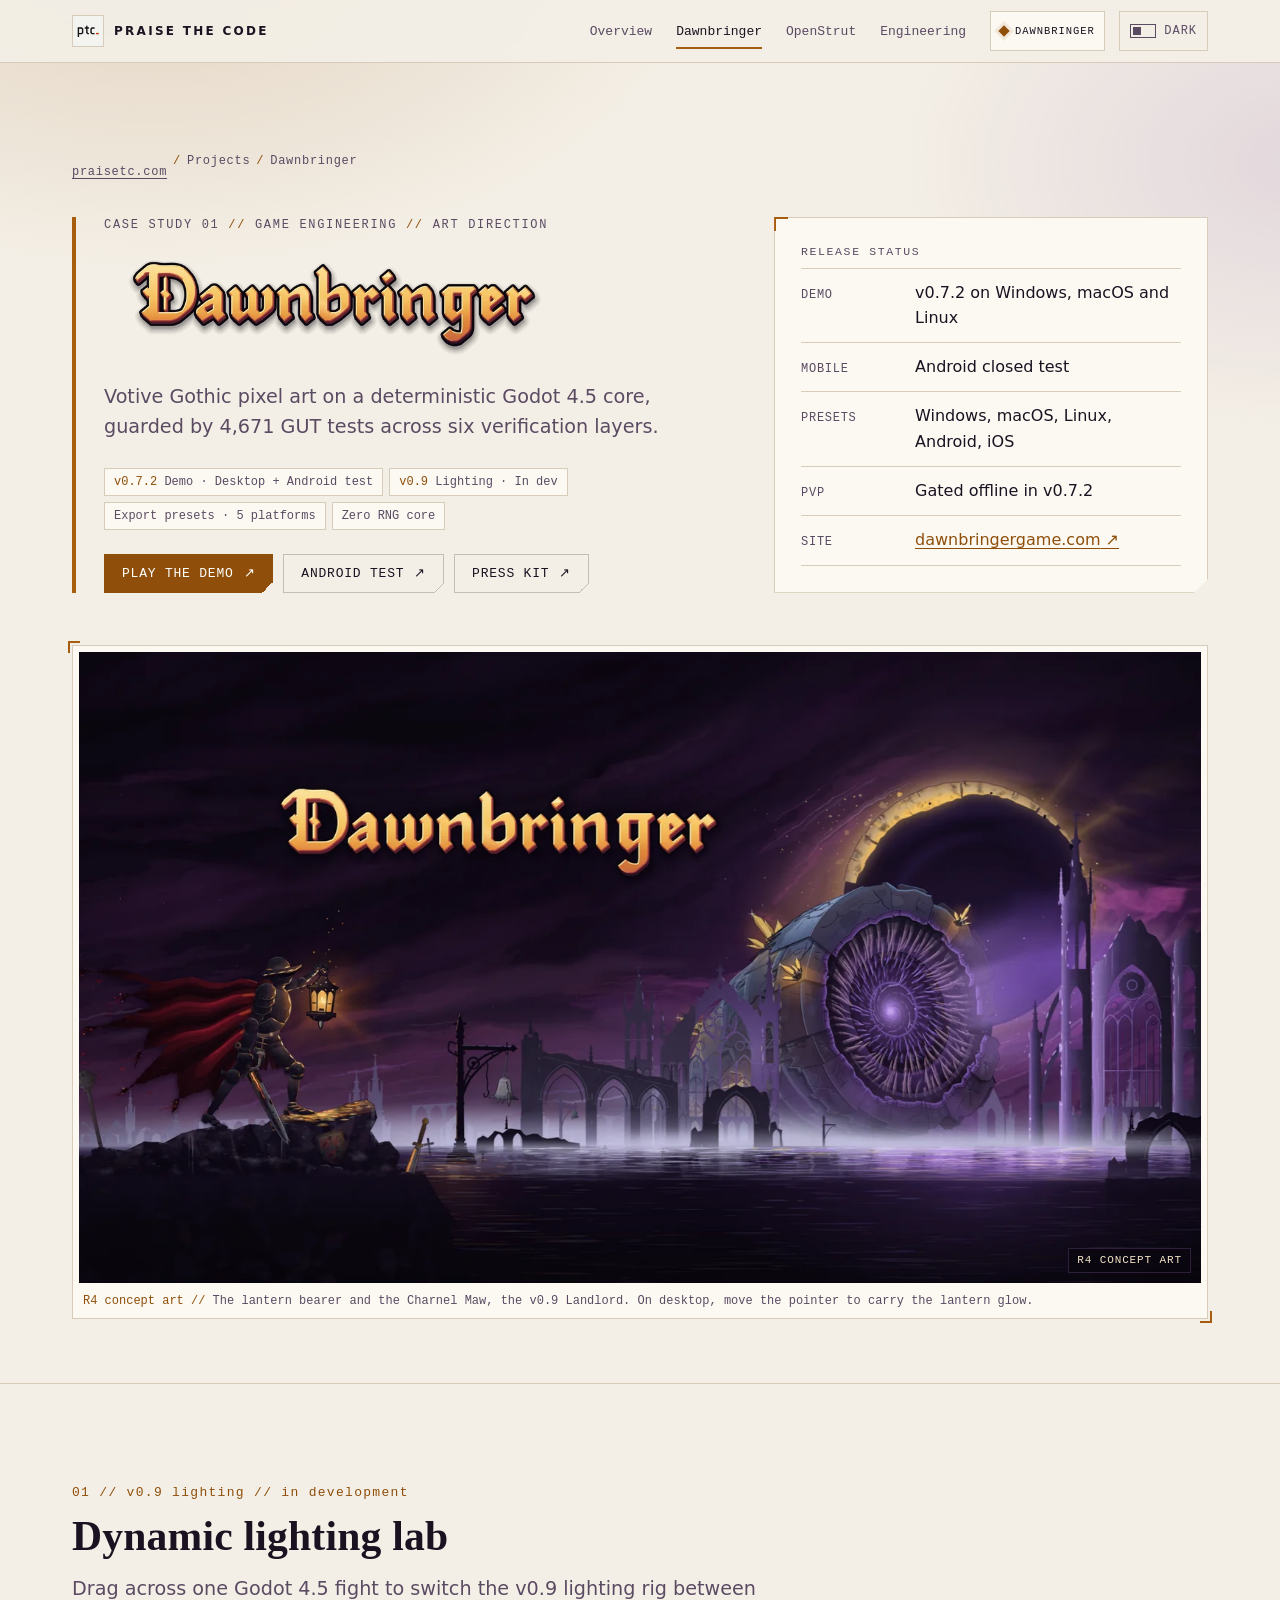
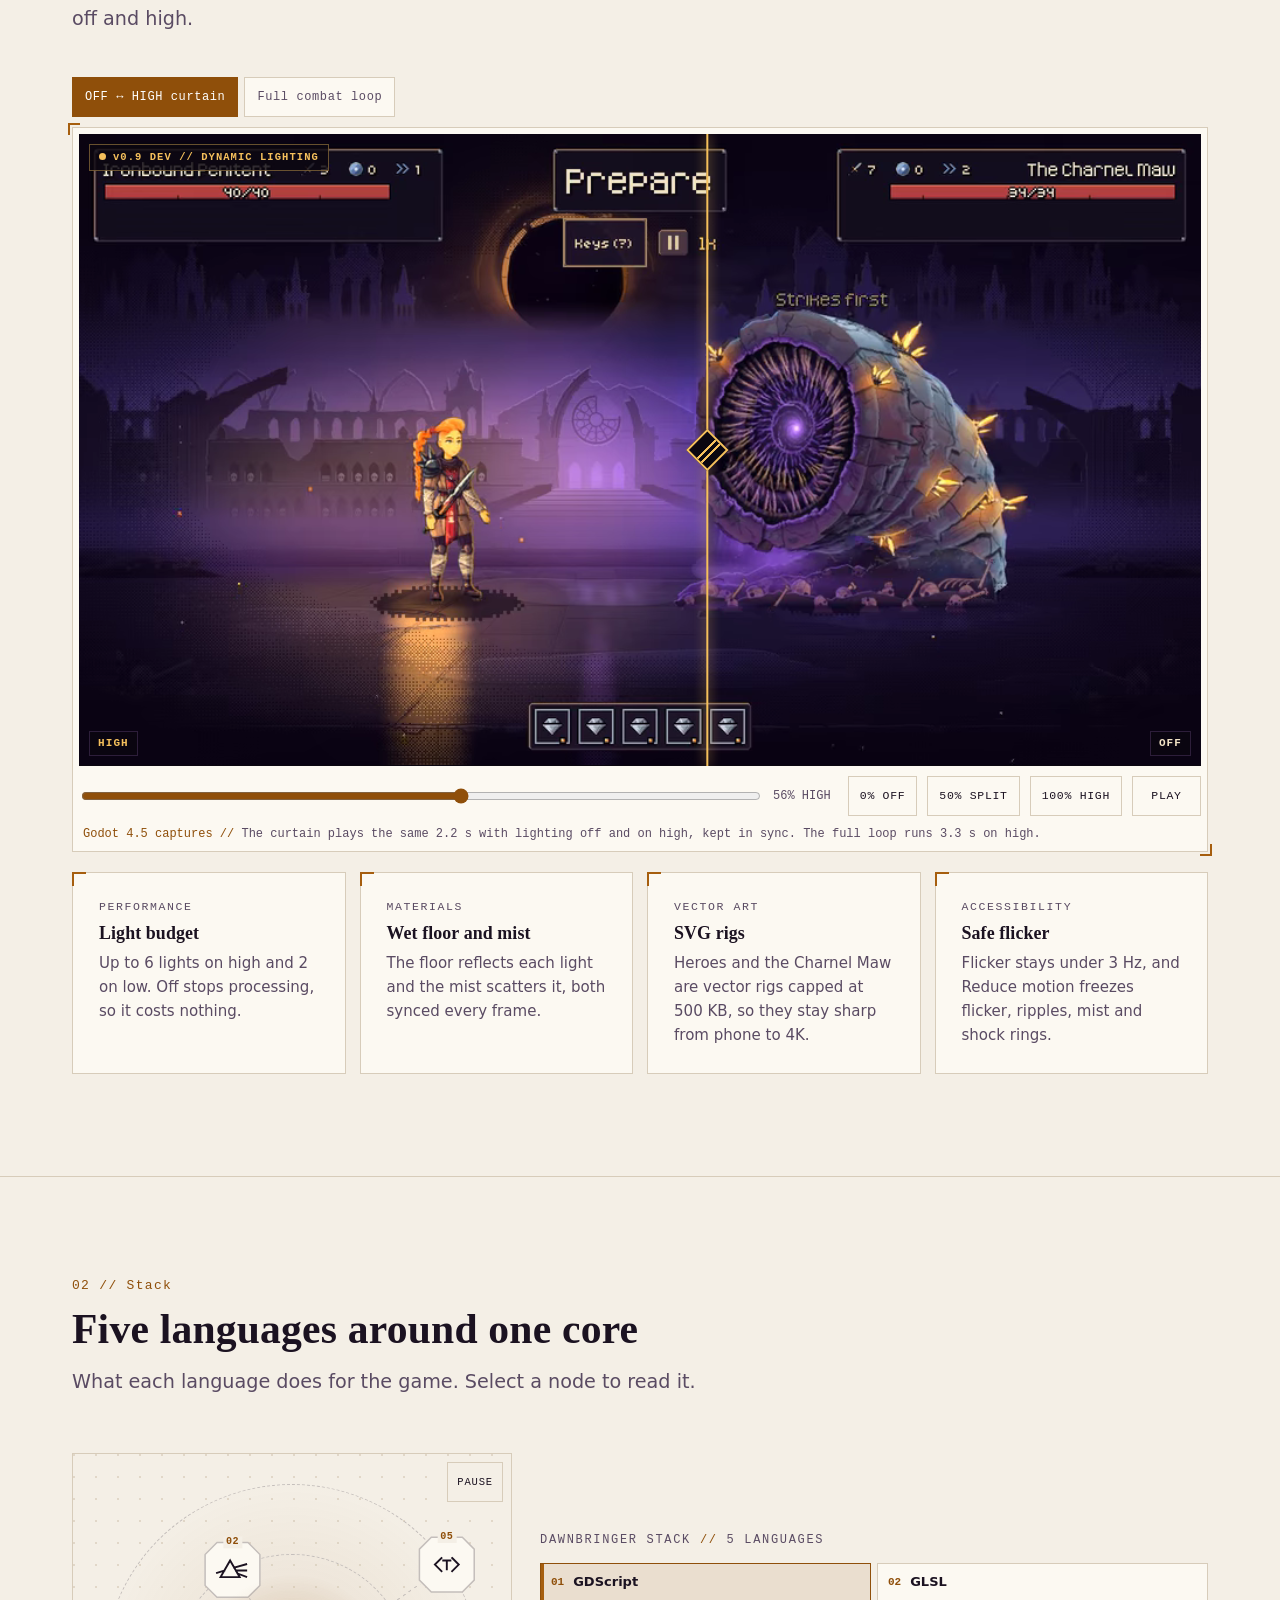
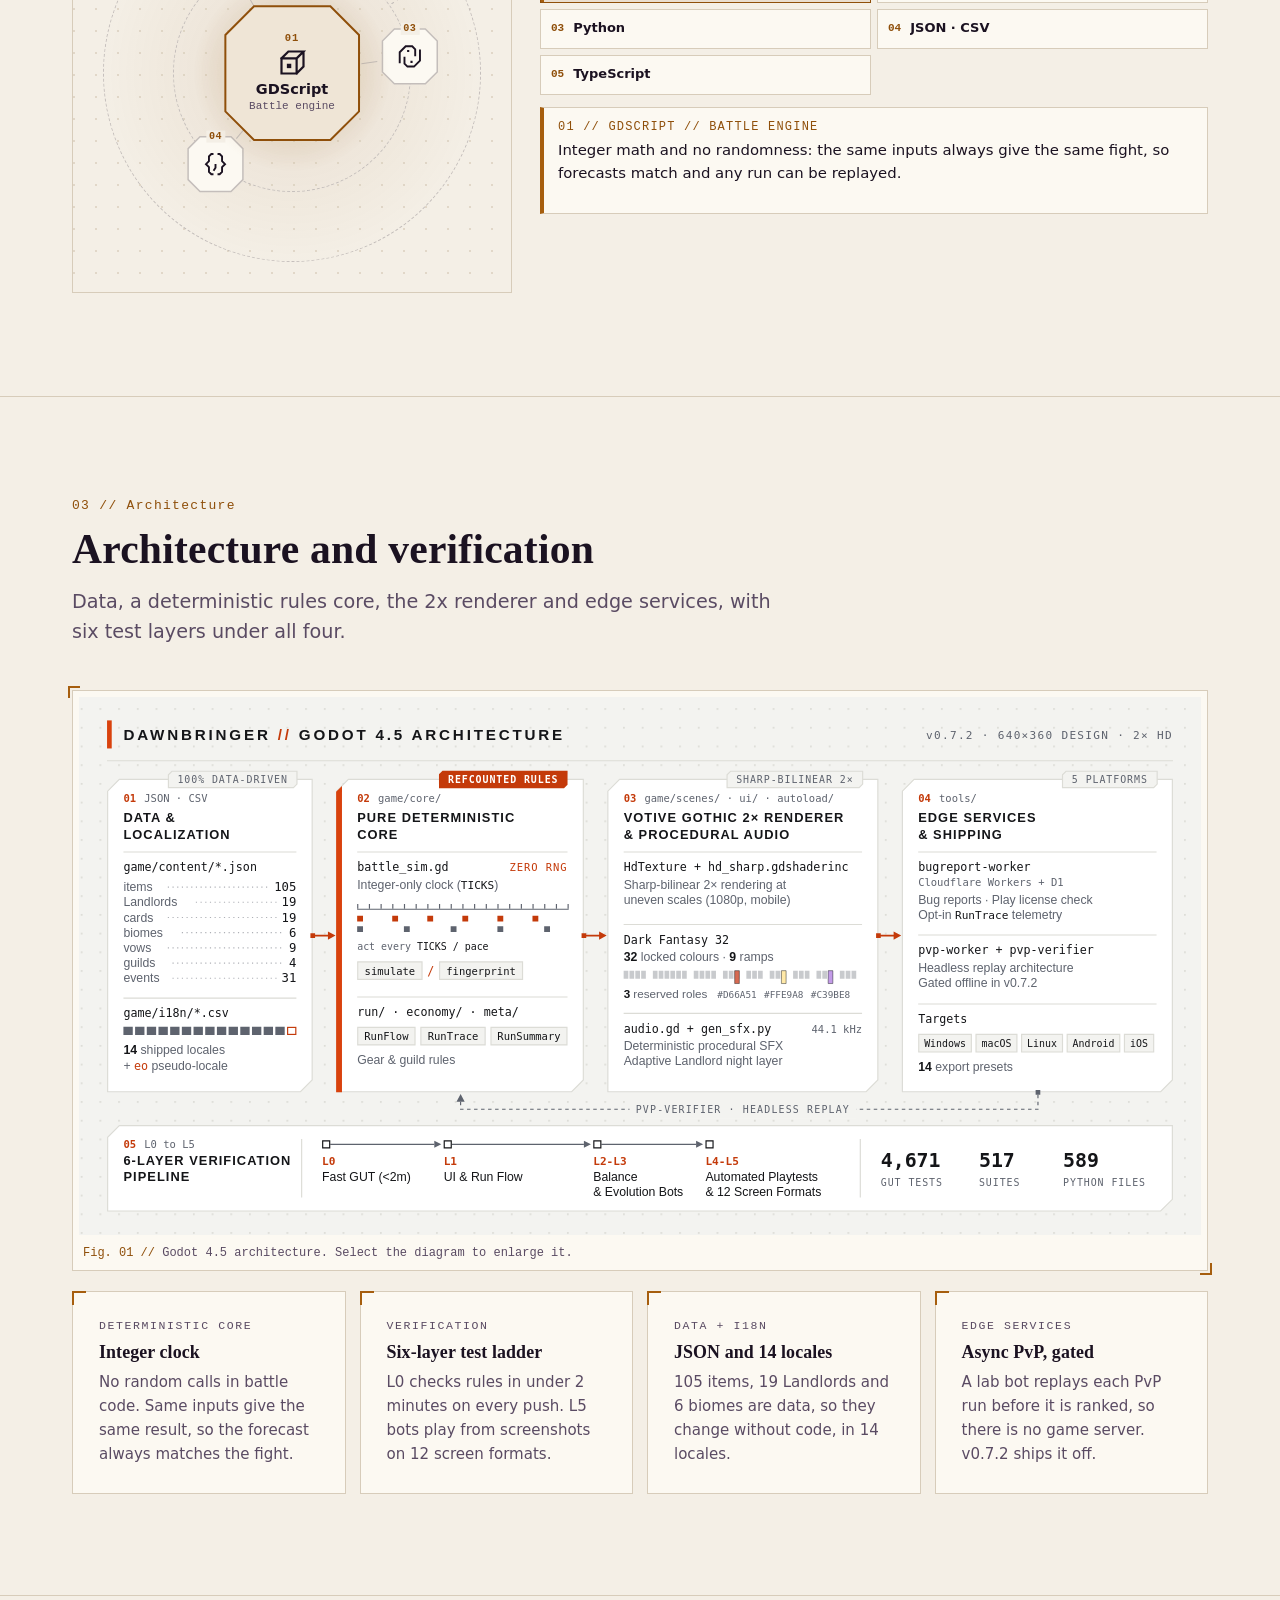
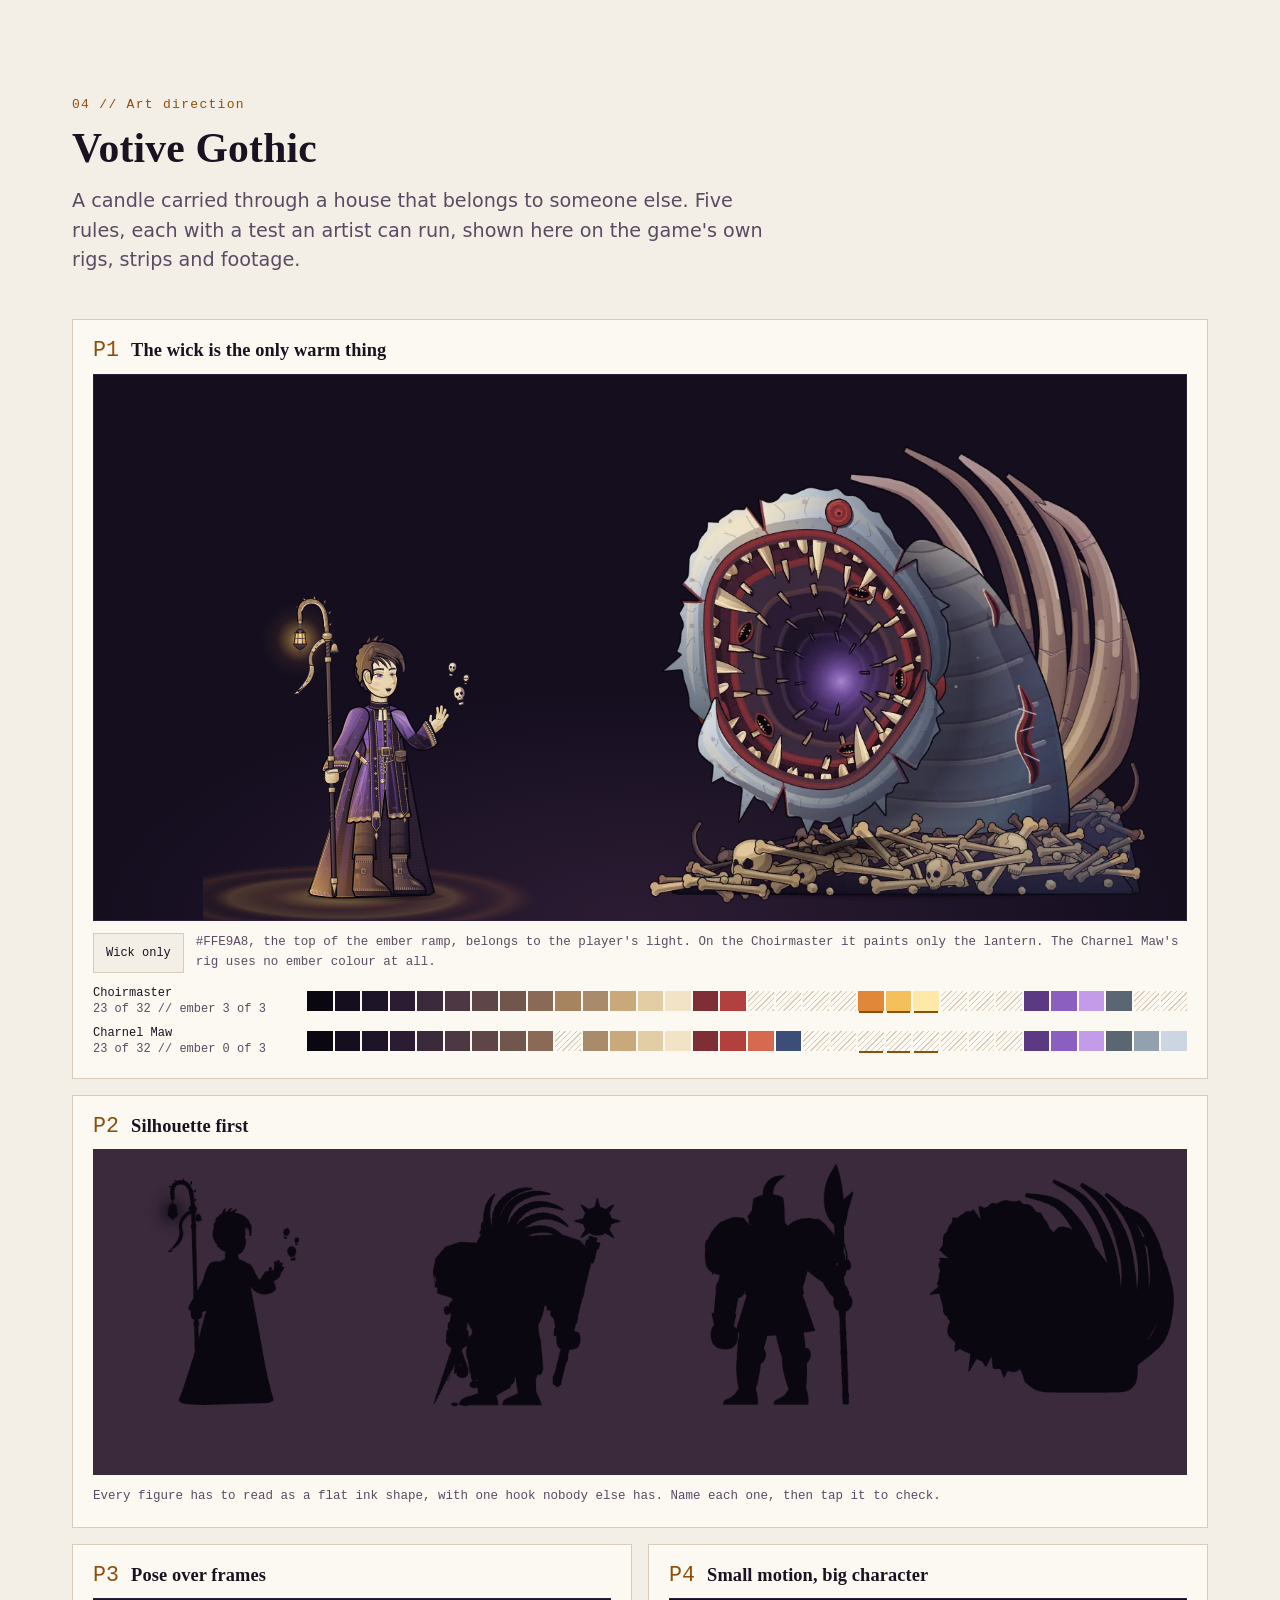
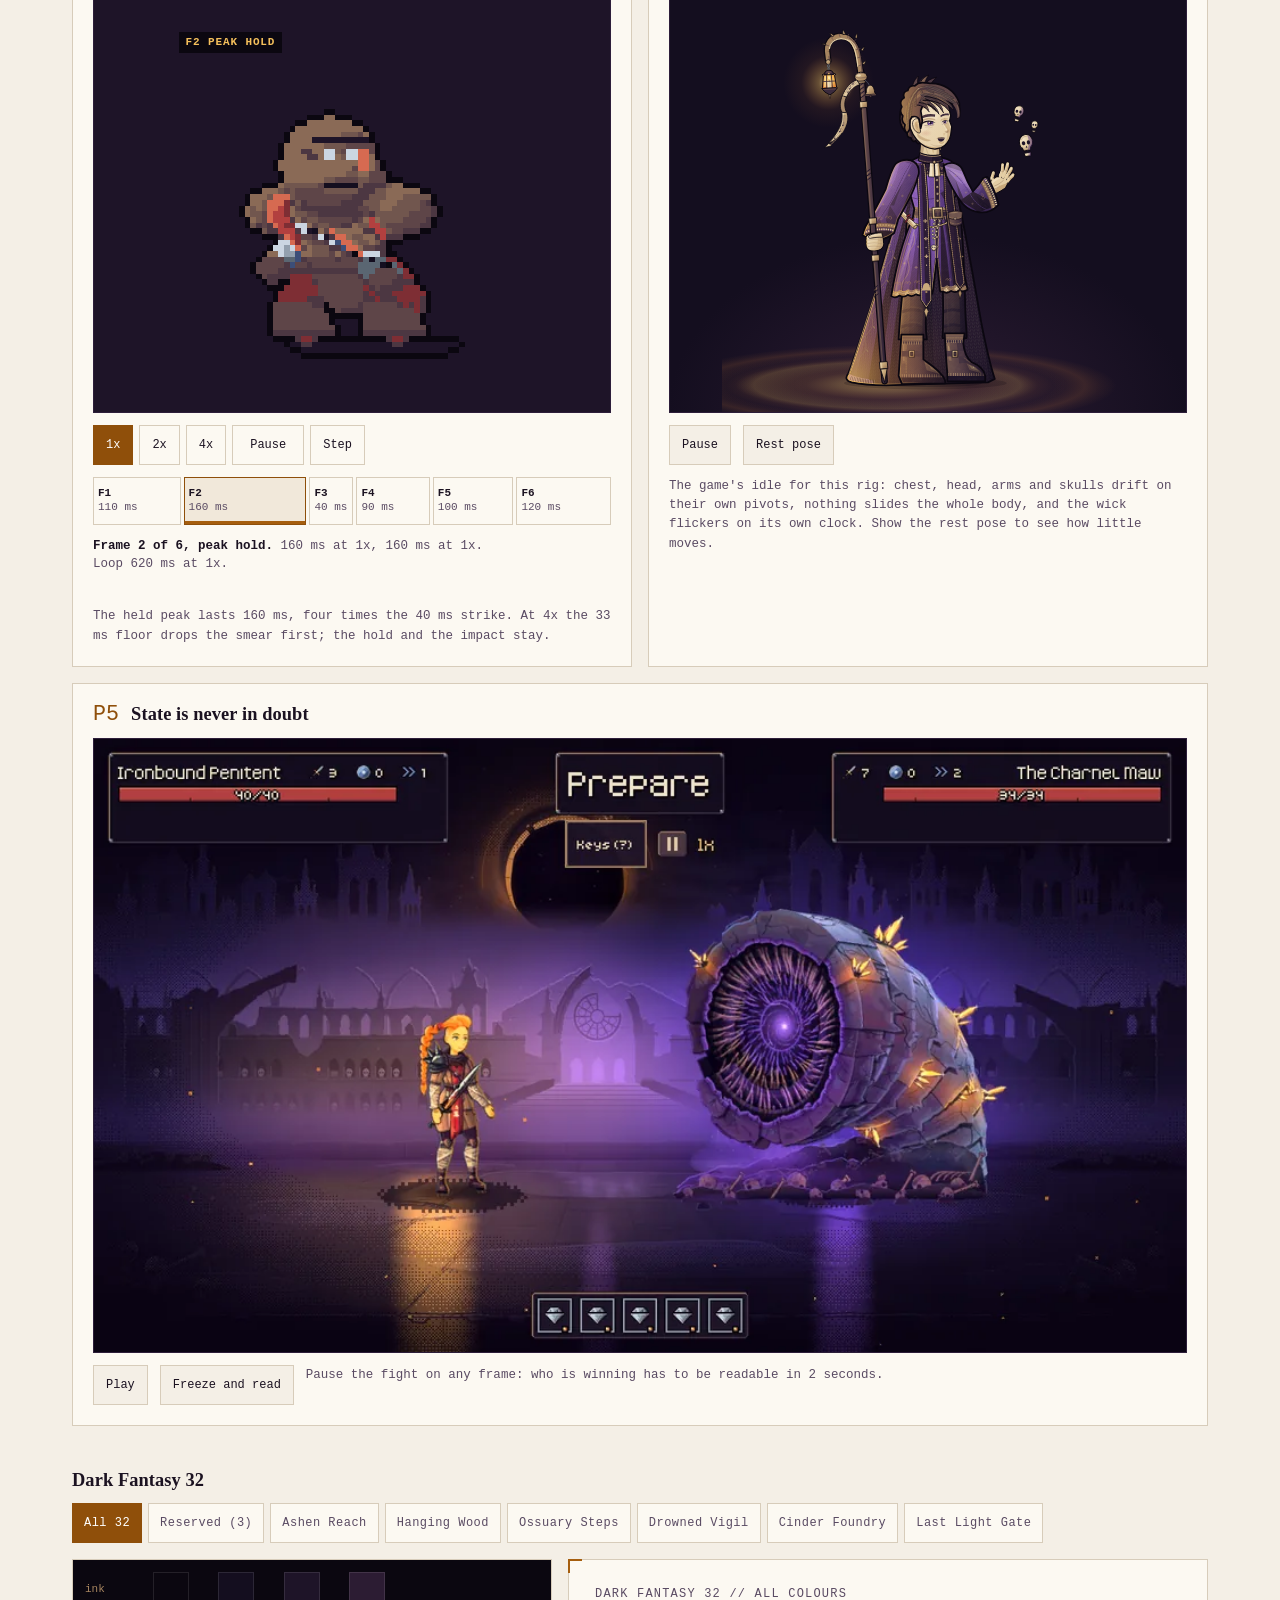
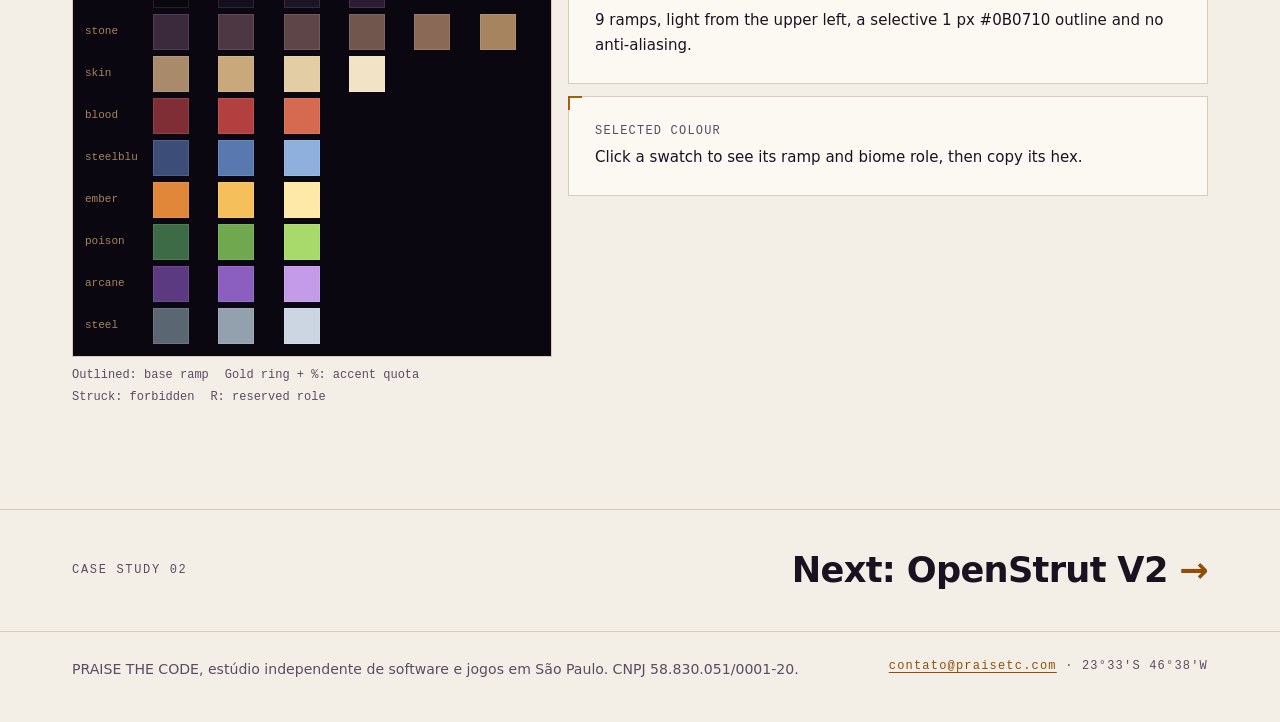
==== commit 7ee3073a: "Show the Dawnbringer art direction on the game's own art instead of describing it The art section wa" ====
--- a/projects/dawnbringer/index.html
+++ b/projects/dawnbringer/index.html
@@ -158,16 +158,73 @@
 
 <section class="sec cv" id="art" aria-labelledby="h-art">
   <div class="wrap">
-    <div class="sh"><p class="num">04 // Art direction</p><h2 id="h-art">Votive Gothic and Dark Fantasy 32</h2><p class="lead">Five pillars, each with a test an artist can run, and 32 colours locked in <code>palette.json</code>.</p></div>
-    <blockquote>"A candle carried through a house that belongs to someone else."<cite>docs/v3/ART_DIRECTION.md // the direction in one line</cite></blockquote>
-    <ol class="pill">
-      <li><b>P1</b><h3>The wick is the only warm thing</h3><p>#FFE9A8 appears only in its reserved roles.</p></li>
-      <li><b>P2</b><h3>Silhouette first</h3><p>A flat #0B0710 shape on #3A2A3C still reads at design size.</p></li>
-      <li><b>P3</b><h3>Pose over frames</h3><p>Anticipation lasts at least twice the strike frame.</p></li>
-      <li><b>P4</b><h3>Small motion, big character</h3><p>Idles move 1 to 2 design pixels; a whole-sprite slide fails.</p></li>
-      <li><b>P5</b><h3>State is never in doubt</h3><p>Any frozen combat frame shows who is winning within 2 seconds.</p></li>
-    </ol>
-    <div class="pal" data-pal>
+    <div class="sh"><p class="num">04 // Art direction</p><h2 id="h-art">Votive Gothic</h2><p class="lead">A candle carried through a house that belongs to someone else. Five rules, each with a test an artist can run, shown here on the game's own rigs, strips and footage.</p></div>
+    <div class="ad">
+      <article class="ad-p ad-wide" data-wick>
+        <h3 class="ad-h"><b>P1</b>The wick is the only warm thing</h3>
+        <div class="ad-st st-p1">
+          <img class="m" src="../../assets/showcase/dawnbringer-maw.webp" width="720" height="720" loading="lazy" decoding="async" alt="The Charnel Maw, a Landlord: a stone maw ringed with teeth, violet throat, on a pile of bones.">
+          <img class="h" src="../../assets/showcase/dawnbringer-rig-choirmaster.svg" width="600" height="600" loading="lazy" decoding="async" alt="The Gravebound Choirmaster, a champion, holding a crozier with a lit lantern.">
+          <img class="w" src="../../assets/showcase/dawnbringer-wick.svg" width="600" height="600" loading="lazy" decoding="async" alt="" aria-hidden="true">
+        </div>
+        <div class="ad-c"><button type="button" aria-pressed="false">Wick only</button><p class="ad-o">#FFE9A8, the top of the ember ramp, belongs to the player's light. On the Choirmaster it paints only the lantern. The Charnel Maw's rig uses no ember colour at all.</p></div>
+        <div class="ad-pal" role="img" aria-label="Dark Fantasy 32 colours each rig paints with; a gold underline marks the ember ramp. Choirmaster: 23 of 32, all 3 ember. Charnel Maw: 23 of 32, no ember.">
+<div class="ad-row"><span>Choirmaster<b>23 of 32 // ember 3 of 3</b></span><div><i style="--c:#0B0710"></i><i style="--c:#140E1F"></i><i style="--c:#1E1428"></i><i style="--c:#2C1C33"></i><i style="--c:#3A2A3C"></i><i style="--c:#4C3742"></i><i style="--c:#5E4548"></i><i style="--c:#71564E"></i><i style="--c:#8A6A56"></i><i style="--c:#A6845F"></i><i style="--c:#A98B6B"></i><i style="--c:#C9A97B"></i><i style="--c:#E3CDA4"></i><i style="--c:#F2E3C6"></i><i style="--c:#7E2E34"></i><i style="--c:#B2403F"></i><i></i><i></i><i></i><i></i><i class=e style="--c:#E0873A"></i><i class=e style="--c:#F5C05C"></i><i class=e data-wk style="--c:#FFE9A8"></i><i></i><i></i><i></i><i style="--c:#5B3A82"></i><i style="--c:#8A5FBF"></i><i style="--c:#C39BE8"></i><i style="--c:#5A6672"></i><i></i><i></i></div></div>
+<div class="ad-row"><span>Charnel Maw<b>23 of 32 // ember 0 of 3</b></span><div><i style="--c:#0B0710"></i><i style="--c:#140E1F"></i><i style="--c:#1E1428"></i><i style="--c:#2C1C33"></i><i style="--c:#3A2A3C"></i><i style="--c:#4C3742"></i><i style="--c:#5E4548"></i><i style="--c:#71564E"></i><i style="--c:#8A6A56"></i><i></i><i style="--c:#A98B6B"></i><i style="--c:#C9A97B"></i><i style="--c:#E3CDA4"></i><i style="--c:#F2E3C6"></i><i style="--c:#7E2E34"></i><i style="--c:#B2403F"></i><i style="--c:#D66A51"></i><i style="--c:#3C4E78"></i><i></i><i></i><i class=e></i><i class=e></i><i class=e></i><i></i><i></i><i></i><i style="--c:#5B3A82"></i><i style="--c:#8A5FBF"></i><i style="--c:#C39BE8"></i><i style="--c:#5A6672"></i><i style="--c:#93A0AE"></i><i style="--c:#CBD6E2"></i></div></div>
+        </div>
+      </article>
+
+      <article class="ad-p ad-wide" data-sil>
+        <h3 class="ad-h"><b>P2</b>Silhouette first</h3>
+        <div class="ad-st st-p2" role="group" aria-label="Silhouette test: flat #0B0710 shapes on #3A2A3C">
+          <button type="button" aria-pressed="false" style="--i:0"><span class="s" aria-hidden="true"></span><span class="n">Gravebound Choirmaster<small>champion</small></span><span class="sr">Reveal figure 1</span></button>
+          <button type="button" aria-pressed="false" style="--i:1"><span class="s" aria-hidden="true"></span><span class="n">Tithe-Taker<small>monster</small></span><span class="sr">Reveal figure 2</span></button>
+          <button type="button" aria-pressed="false" style="--i:2"><span class="s" aria-hidden="true"></span><span class="n">The Night Watchman<small>Landlord</small></span><span class="sr">Reveal figure 3</span></button>
+          <button type="button" aria-pressed="false" style="--i:3"><span class="s" aria-hidden="true"></span><span class="n">The Charnel Maw<small>Landlord</small></span><span class="sr">Reveal figure 4</span></button>
+        </div>
+        <div class="ad-c"><p class="ad-o">Every figure has to read as a flat ink shape, with one hook nobody else has. Name each one, then tap it to check.</p></div>
+      </article>
+
+      <article class="ad-p">
+        <h3 class="ad-h"><b>P3</b>Pose over frames</h3>
+        <div class="alab" data-alab>
+          <div class="ad-st st-p3"><div class="alab-vp" role="img" aria-label="Champion light attack, six pixel-art frames"><b>F1 ANTICIPATION</b></div></div>
+          <div class="alab-c" role="group" aria-label="Playback">
+            <button type="button" data-speed="1" aria-pressed="true">1x</button><button type="button" data-speed="2" aria-pressed="false">2x</button><button type="button" data-speed="4" aria-pressed="false">4x</button><button type="button" data-play>Pause</button><button type="button" data-stepf>Step</button>
+          </div>
+          <div class="alab-tl" role="group" aria-label="Frames, width by duration">
+            <button type="button" style="--w:110"><b>F1</b><span>110 ms</span></button><button type="button" style="--w:160"><b>F2</b><span>160 ms</span></button><button type="button" style="--w:40"><b>F3</b><span>40 ms</span></button><button type="button" style="--w:90"><b>F4</b><span>90 ms</span></button><button type="button" style="--w:100"><b>F5</b><span>100 ms</span></button><button type="button" style="--w:120"><b>F6</b><span>120 ms</span></button>
+          </div>
+          <p class="alab-out ad-o" aria-live="polite"><b>Frame 1 of 6, anticipation.</b> 110 ms at 1x.</p>
+          <p class="ad-o">The held peak lasts 160 ms, four times the 40 ms strike. At 4x the 33 ms floor drops the smear first; the hold and the impact stay.</p>
+        </div>
+      </article>
+
+      <article class="ad-p" data-rig='{"ground":["light_pool","shadow"],"length":1.6,"tracks":{"body":[{"t":0},{"t":0.8,"r":2,"p":[-1,5],"s":[1.012,0.99]},{"t":1.6}],"leg_l":[{"t":0},{"t":0.8,"p":[0,5],"s":[1,0.979]},{"t":1.6}],"leg_r":[{"t":0},{"t":0.8,"p":[0,5],"s":[1,0.979]},{"t":1.6}],"head":[{"t":0,"r":-1.5},{"t":0.3,"r":-2.5},{"t":1.1,"r":3.5},{"t":1.6,"r":-1.5}],"arm_l":[{"t":0,"r":3},{"t":0.9,"r":-8},{"t":1.6,"r":3}],"hand_l":[{"t":0,"r":6},{"t":0.4,"r":10},{"t":1.2,"r":-10},{"t":1.6,"r":6}],"arm_r":[{"t":0,"r":-1},{"t":0.8,"r":4},{"t":1.6,"r":-1}],"weapon":[{"t":0,"r":-2},{"t":0.3,"r":-3},{"t":1.1,"r":4},{"t":1.6,"r":-2}],"skulls":[{"t":0},{"t":0.4,"r":5,"p":[6,-5]},{"t":0.8,"p":[0,-10]},{"t":1.2,"r":-5,"p":[-6,-4]},{"t":1.6}],"shadow":[{"t":0},{"t":0.8,"s":[1.03,1]},{"t":1.6}]}}'>
+        <h3 class="ad-h"><b>P4</b>Small motion, big character</h3>
+        <div class="ad-st st-p4">
+          <img src="../../assets/showcase/dawnbringer-rig-choirmaster.svg" width="600" height="600" loading="lazy" decoding="async" alt="The Gravebound Choirmaster rig in its idle loop: lantern crozier in one hand, floating skulls by the other.">
+        </div>
+        <div class="ad-c"><button type="button" data-run>Pause</button><button type="button" data-ghost aria-pressed="false">Rest pose</button></div>
+        <p class="ad-o">The game's idle for this rig: chest, head, arms and skulls drift on their own pivots, nothing slides the whole body, and the wick flickers on its own clock. Show the rest pose to see how little moves.</p>
+      </article>
+
+      <article class="ad-p ad-wide" data-freeze>
+        <h3 class="ad-h"><b>P5</b>State is never in doubt</h3>
+        <div class="ad-st st-p5">
+          <video width="960" height="540" poster="../../assets/showcase/dawnbringer-v09-poster.webp" muted loop playsinline preload="none" aria-label="v0.9 combat loop: the Ironbound Penitent against the Charnel Maw."><source src="../../assets/showcase/dawnbringer-v09-loop.mp4" type="video/mp4"><source src="../../assets/showcase/dawnbringer-v09-loop.webm" type="video/webm"></video>
+          <span class="fz-bar" aria-hidden="true"></span>
+          <span class="slot a" aria-hidden="true"><em>Your life and stats</em></span>
+          <span class="slot b" aria-hidden="true"><em>Phase and round</em></span>
+          <span class="slot c" aria-hidden="true"><em>The Landlord's life and stats</em></span>
+        </div>
+        <div class="ad-c"><button type="button" data-vplay>Play</button><button type="button" data-fz aria-pressed="false">Freeze and read</button><p class="ad-o" aria-live="polite">Pause the fight on any frame: who is winning has to be readable in 2 seconds.</p></div>
+      </article>
+    </div>
+
+    <div class="ad-df">
+      <h3>Dark Fantasy 32</h3>
+<div class="pal" data-pal>
       <div class="pal-f" role="group" aria-label="Filter the palette">
         <button type="button" data-f="all" aria-pressed="true">All 32</button>
         <button type="button" data-f="reserved" aria-pressed="false">Reserved (3)</button>
@@ -199,24 +256,6 @@
         </div>
       </div>
     </div>
-  </div>
-</section>
-
-<section class="sec cv" id="motion" aria-labelledby="h-motion">
-  <div class="wrap">
-    <div class="sh"><p class="num">05 // Motion</p><h2 id="h-motion">Animation speed lab</h2><p class="lead">Speed the champion's light attack up to 4x and watch the 33 ms floor drop the smear frame first.</p></div>
-    <div class="alab" data-alab>
-      <div class="alab-vp" role="img" aria-label="Champion light attack, six pixel-art frames"><b>F1 ANTICIPATION</b></div>
-      <div>
-        <div class="alab-c" role="group" aria-label="Playback">
-          <button type="button" data-speed="1" aria-pressed="true">1x</button><button type="button" data-speed="2" aria-pressed="false">2x</button><button type="button" data-speed="4" aria-pressed="false">4x</button><button type="button" data-play>Pause</button><button type="button" data-stepf>Step frame</button>
-        </div>
-        <div class="alab-tl" role="group" aria-label="Frames, width by duration">
-          <button type="button" style="--w:110"><b>F1</b><span>110 ms</span></button><button type="button" style="--w:160"><b>F2</b><span>160 ms</span></button><button type="button" style="--w:40"><b>F3</b><span>40 ms</span></button><button type="button" style="--w:90"><b>F4</b><span>90 ms</span></button><button type="button" style="--w:100"><b>F5</b><span>100 ms</span></button><button type="button" style="--w:120"><b>F6</b><span>120 ms</span></button>
-        </div>
-        <p class="alab-out" aria-live="polite"><b>Frame 1 of 6, anticipation.</b> 110 ms at 1x. The hit lands at 310 of 620 ms.</p>
-        <p class="note">Peak hold 160 ms and impact 90 ms never drop, so a hit still reads at 4x. Sprites are drawn at 2x and sampled sharp-bilinear, so texels stay even.</p>
-      </div>
     </div>
   </div>
 </section>
--- a/assets/site.css
+++ b/assets/site.css
@@ -290,14 +290,88 @@
 .pick i{width:56px;height:56px;background:var(--c,#0B0710);border:1px solid var(--ln)}
 .pick strong{font:600 1.15rem/1.2 var(--mono);display:block}
 .legend-row{display:flex;flex-wrap:wrap;gap:6px 16px;font:12px/1.4 var(--mono);color:var(--mu);margin:10px 0 0}
-.pill{display:grid;gap:0;margin-bottom:clamp(28px,4vw,44px)}
-.pill li{display:grid;grid-template-columns:44px minmax(0,1fr);gap:2px 14px;padding:12px 0;border-top:1px solid var(--ln);align-items:baseline}
-.pill li>b{font:300 1.5rem/1 var(--mono);color:var(--ac);grid-row:span 2}
-.pill h3{font-size:1.05rem}
-.pill p{margin:0;font:12.5px/1.5 var(--mono);color:var(--mu)}
-@media (min-width:980px){.pill{grid-template-columns:repeat(2,minmax(0,1fr));column-gap:40px}}
-blockquote{margin:0 0 clamp(22px,3vw,34px);padding:2px 0 2px clamp(16px,2.4vw,26px);border-left:4px solid var(--bar);font:italic 600 clamp(1.3rem,2.6vw,1.9rem)/1.3 var(--disp);max-width:32ch}
-blockquote cite{display:block;font:normal 400 12px/1.4 var(--mono);color:var(--mu);letter-spacing:.08em;margin-top:10px}
+/* Art direction plates: each pillar runs on the game's own art. Stages stay ink-dark in both themes. */
+.ad{display:grid;grid-template-columns:minmax(0,1fr);gap:16px}
+@media (min-width:980px){.ad{grid-template-columns:repeat(2,minmax(0,1fr))}.ad-wide{grid-column:1/-1}}
+.ad-p{display:flex;flex-direction:column;gap:12px;min-width:0;padding:clamp(14px,2vw,20px);border:1px solid var(--ln);background:var(--sf)}
+.ad-h{display:flex;align-items:baseline;gap:12px;margin:0;font-size:1.15rem}
+.ad-h b{font:300 1.35rem/1 var(--mono);color:var(--ac)}
+.ad-st{position:relative;overflow:hidden;aspect-ratio:2/1;background:radial-gradient(70% 60% at 50% 100%,#2C1C33,#140E1F 72%);border:1px solid #2D1E3A}
+.ad-c{display:flex;flex-wrap:wrap;align-items:center;gap:8px 12px}
+.ad-c button{font:12px/1 var(--mono);min-height:40px;padding:9px 12px;border:1px solid var(--ln);background:var(--bg);color:var(--fg);cursor:pointer;transition:transform .3s var(--spring),background-color .2s,border-color .2s}
+.ad-c button:hover{transform:translateY(-1px)}
+.ad-c button[aria-pressed=true]{background:var(--ac);border-color:var(--ac);color:var(--on)}
+.ad-o{margin:0;flex:1 1 260px;min-width:0;font:12.5px/1.55 var(--mono);color:var(--mu)}
+.ad-o b{color:var(--fg)}
+.ad-p>.ad-o,.ad .alab .ad-o{flex:none}
+/* P1: the Maw and the Choirmaster at in-fight scale; "Wick only" greys both and keeps the #FFE9A8 layer. */
+.st-p1 img{position:absolute;bottom:0;width:auto;max-width:none;transition:filter .7s ease,opacity .7s ease}
+.st-p1 .m{right:3%;height:94%}
+.st-p1 .h,.st-p1 .w{left:10%;height:64%}
+.st-p1 .w{opacity:0}
+.on .st-p1 .m,.on .st-p1 .h{filter:grayscale(1) brightness(.38)}
+.on .st-p1 .w{opacity:var(--fl,1)}
+@media (max-width:759px){.st-p1{aspect-ratio:4/3}.st-p1 .m{right:0;height:82%}.st-p1 .h,.st-p1 .w{left:0;height:56%}}
+.ad-pal{display:grid;gap:8px}
+.ad-row{display:grid;grid-template-columns:minmax(0,1fr);gap:4px}
+@media (min-width:760px){.ad-row{grid-template-columns:200px minmax(0,1fr);align-items:center;gap:14px}}
+.ad-row>span{font:12px/1.35 var(--mono);color:var(--fg)}
+.ad-row>span b{display:block;font-weight:400;color:var(--mu)}
+.ad-row>div{display:grid;grid-template-columns:repeat(32,minmax(0,1fr));gap:2px}
+.ad-row i{height:20px;background:var(--c,repeating-linear-gradient(135deg,#0000 0 3px,var(--ln) 3px 4px));transition:opacity .5s,box-shadow .5s}
+.ad-row i.e{box-shadow:0 3px 0 -1px var(--ac)}
+.on .ad-row i:not([data-wk]){opacity:.14}
+.on .ad-row i[data-wk]{box-shadow:0 0 0 2px var(--bg),0 0 0 3px var(--ac),0 0 14px 2px #F5C05C}
+/* P2: one sprite; the mask makes the flat #0B0710 shape, the same sprite on ::after is the reveal. */
+.st-p2{aspect-ratio:auto;display:grid;grid-template-columns:repeat(4,minmax(0,1fr));background:#3A2A3C;border-color:#3A2A3C}
+.st-p2 button{display:grid;align-content:start;gap:6px;min-width:0;padding:10px 6px 12px;border:0;background:none;color:#F2E3C6;cursor:pointer;-webkit-tap-highlight-color:#0000}
+.st-p2 .s{position:relative;aspect-ratio:1;background:#0B0710;-webkit-mask:url(showcase/dawnbringer-sil.webp) calc(var(--i)*33.3333%) 0/400% 100% no-repeat;mask:url(showcase/dawnbringer-sil.webp) calc(var(--i)*33.3333%) 0/400% 100% no-repeat;transition:transform .5s var(--spring)}
+.st-p2 .s::after{content:"";position:absolute;inset:0;background:url(showcase/dawnbringer-sil.webp) calc(var(--i)*33.3333%) 0/400% 100% no-repeat;opacity:0;transition:opacity .5s ease}
+.st-p2 button:hover .s{transform:translateY(-3px)}
+.st-p2 [aria-pressed=true] .s::after{opacity:1}
+.st-p2 .n{visibility:hidden;opacity:0;min-height:2.7em;font:600 13px/1.3 var(--disp);text-align:center;transition:opacity .4s}
+.st-p2 .n small{display:block;font:11px/1.4 var(--mono);color:#B39FA8}
+.st-p2 [aria-pressed=true] .n{visibility:visible;opacity:1}
+.st-p2 button:focus-visible{outline:2px solid #F5C05C;outline-offset:-4px}
+@media (max-width:599px){.st-p2{grid-template-columns:repeat(2,minmax(0,1fr))}}
+/* P3 hosts the speed lab; P4 plays the rig's idle tracks over a ghost of its rest pose. */
+.ad .alab{display:flex;flex-direction:column;align-items:stretch;gap:12px}
+.ad .alab-c,.ad .alab-tl{margin:0}
+.ad .alab-out{min-height:4.7em}
+.st-p3,.st-p4{aspect-ratio:5/4}
+.st-p3{display:grid;place-items:center;background:#1E1428}
+.st-p3 .alab-vp{width:auto;height:88%;max-width:none;aspect-ratio:1;margin:0;border:0;background-color:#0000}
+.st-p4 img,.st-p4 svg{position:absolute;inset:0;margin:auto;width:auto;height:100%;max-width:none;transition:opacity .4s,filter .4s}
+.st-p4.live img{opacity:0;filter:brightness(0) invert(88%) sepia(40%)}
+.st-p4.live.ghost img{opacity:.32}
+/* P5: freeze the loop; after the 2 s bar the three fixed HUD slots light up over a dimmed frame. */
+.st-p5{aspect-ratio:16/9}
+.st-p5 video{display:block;width:100%;height:100%;object-fit:cover;transition:filter .5s}
+.fz-bar{position:absolute;left:0;bottom:0;width:100%;height:4px;background:#F5C05C;transform:scaleX(0);transform-origin:0 50%}
+.fz .fz-bar{animation:fzb 2s linear forwards}
+@keyframes fzb{from{transform:scaleX(1)}to{transform:scaleX(0)}}
+.rd video{filter:brightness(.4) saturate(.5)}
+.slot{position:absolute;top:2%;height:15.5%;border:2px solid #F5C05C;opacity:0;transform:scale(1.08);transition:opacity .35s,transform .5s var(--spring);pointer-events:none}
+.slot.a{left:1.2%;width:31.4%}.slot.b{left:42%;width:16%;height:10.5%}.slot.c{right:1.2%;width:31.4%}
+.slot em{position:absolute;top:calc(100% + 6px);left:0;width:max-content;max-width:150px;padding:4px 6px;background:#0B0710;color:#F5C05C;font:normal 11px/1.3 var(--mono)}
+.slot.b em{left:50%;transform:translateX(-50%)}.slot.c em{left:auto;right:0}
+.rd .slot{opacity:1;transform:none;backdrop-filter:brightness(2.5) saturate(2)}
+.rd .slot.b{transition-delay:.12s}.rd .slot.c{transition-delay:.24s}
+@media (max-width:759px){.slot em{max-width:none;font-size:10px;padding:3px 5px}.slot.a em,.slot.c em{width:100%}.slot.b em{width:150%;text-align:center}}
+/* Dark Fantasy 32 inspector, kept as the reference under the plates. */
+.ad-df{margin-top:clamp(28px,4vw,44px)}
+.ad-df h3{margin:0 0 12px;font-size:1.15rem}
+@media (min-width:980px){.ad-df .pal-b{grid-template-columns:minmax(0,480px) minmax(0,1fr)}}
+.ad-df .sw{max-height:36px}
+@media (max-width:599px){.ad-df .pal-r{grid-template-columns:minmax(0,1fr);gap:4px}}
+[data-freeze] .ad-o{min-height:3.1em}
+/* Touch: every control in the art section reaches 44 px, by pointer or, when that is not reported, by width. */
+@media (pointer:coarse),(max-width:759px){
+  [data-freeze] .ad-o{min-height:4.65em}
+  .ad-c button,.ad .alab-c button,.ad-df .pal-f button{min-height:44px;min-width:44px}
+  .ad-df .sw{max-height:none;min-width:44px;min-height:44px}
+  .ad-df .pal-r>div{grid-template-columns:repeat(6,minmax(44px,1fr))}
+}
 
 /* Animation speed lab: 6-frame strip stepped by background-position. */
 .alab{display:grid;grid-template-columns:minmax(0,1fr);gap:18px;align-items:start}
